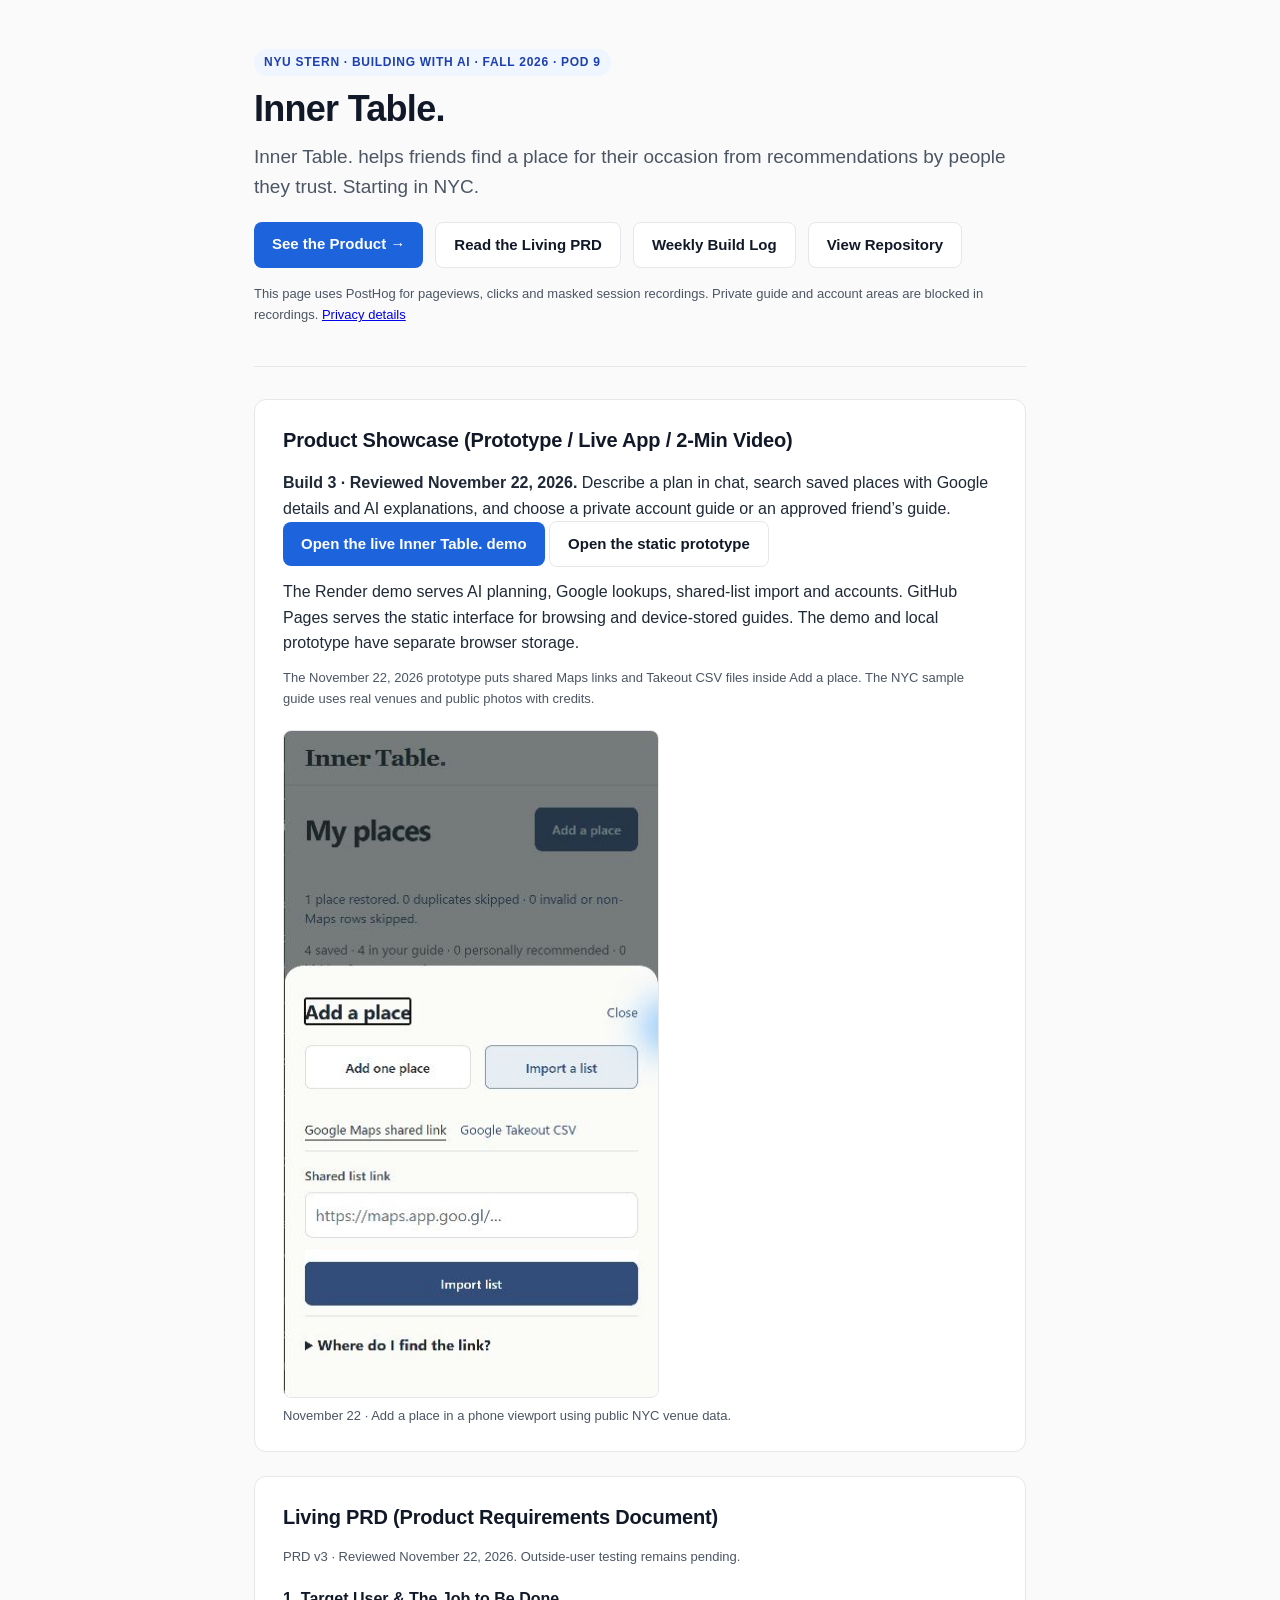
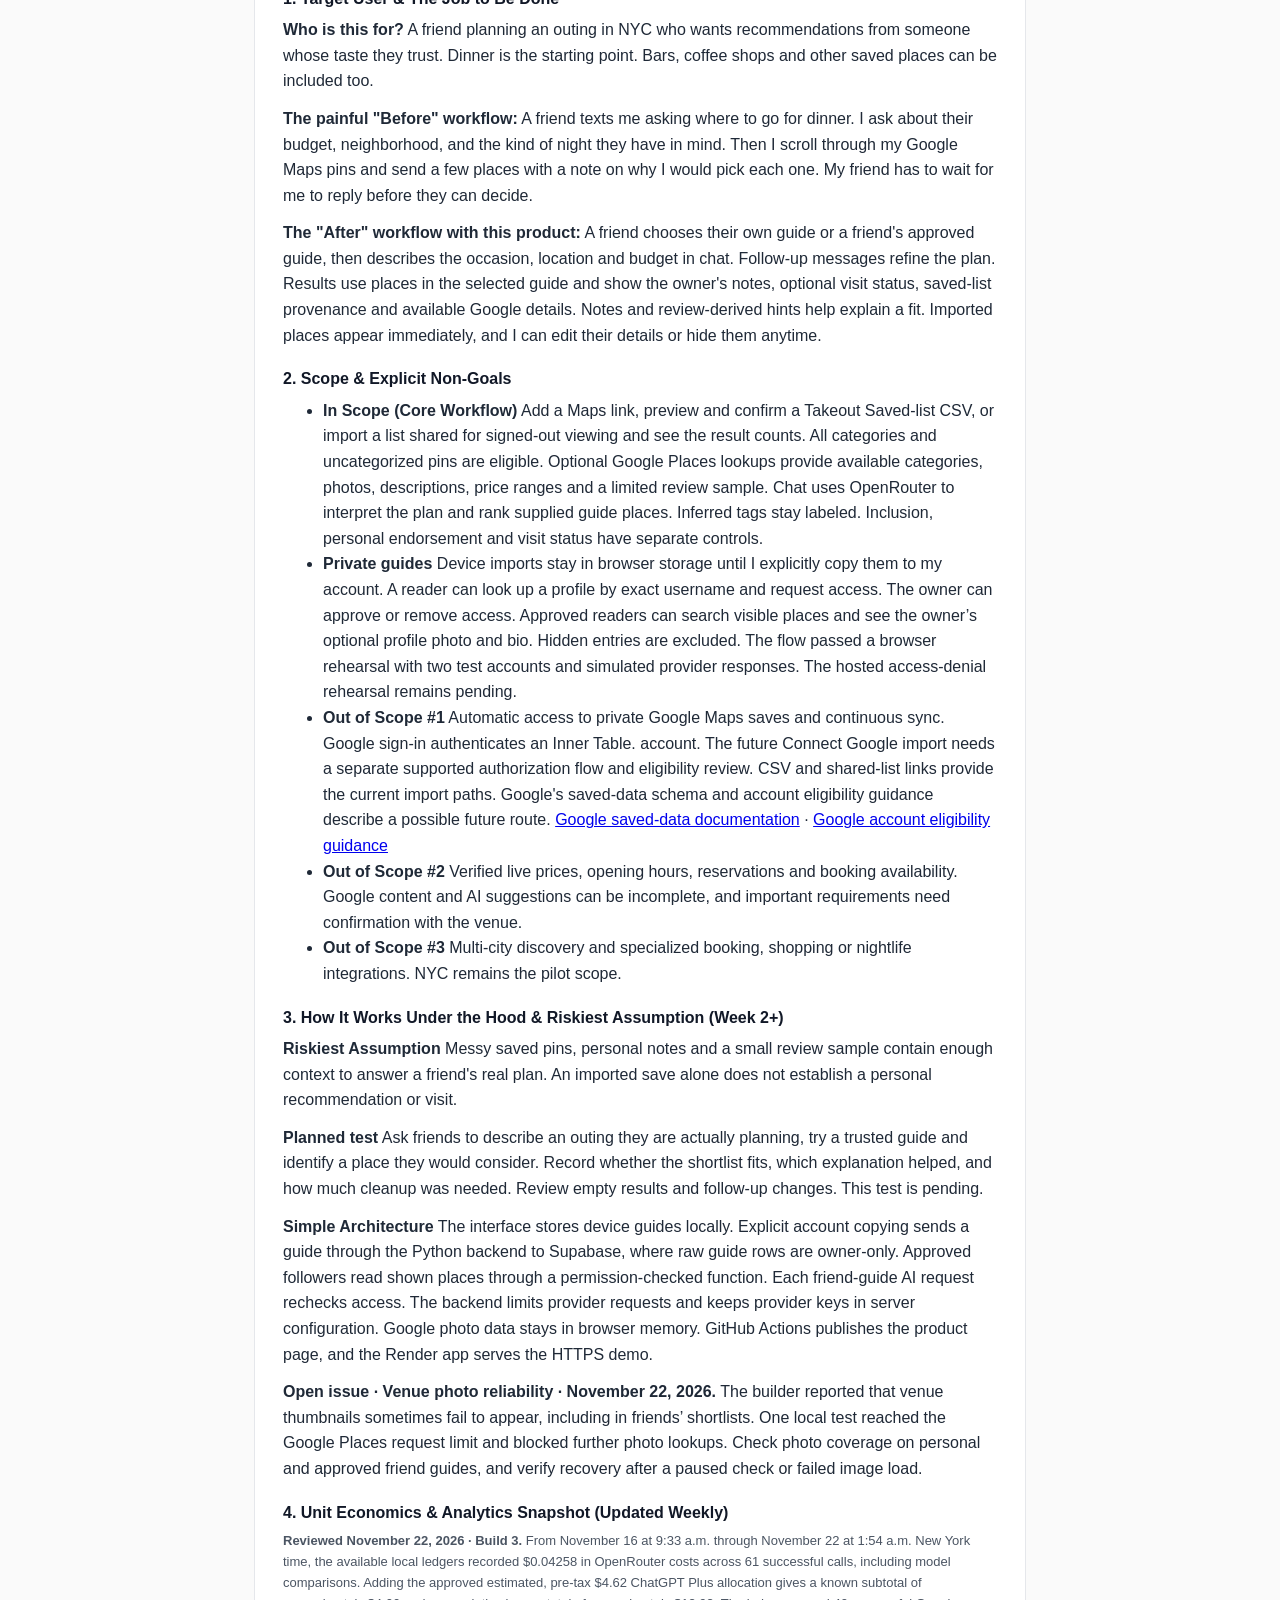
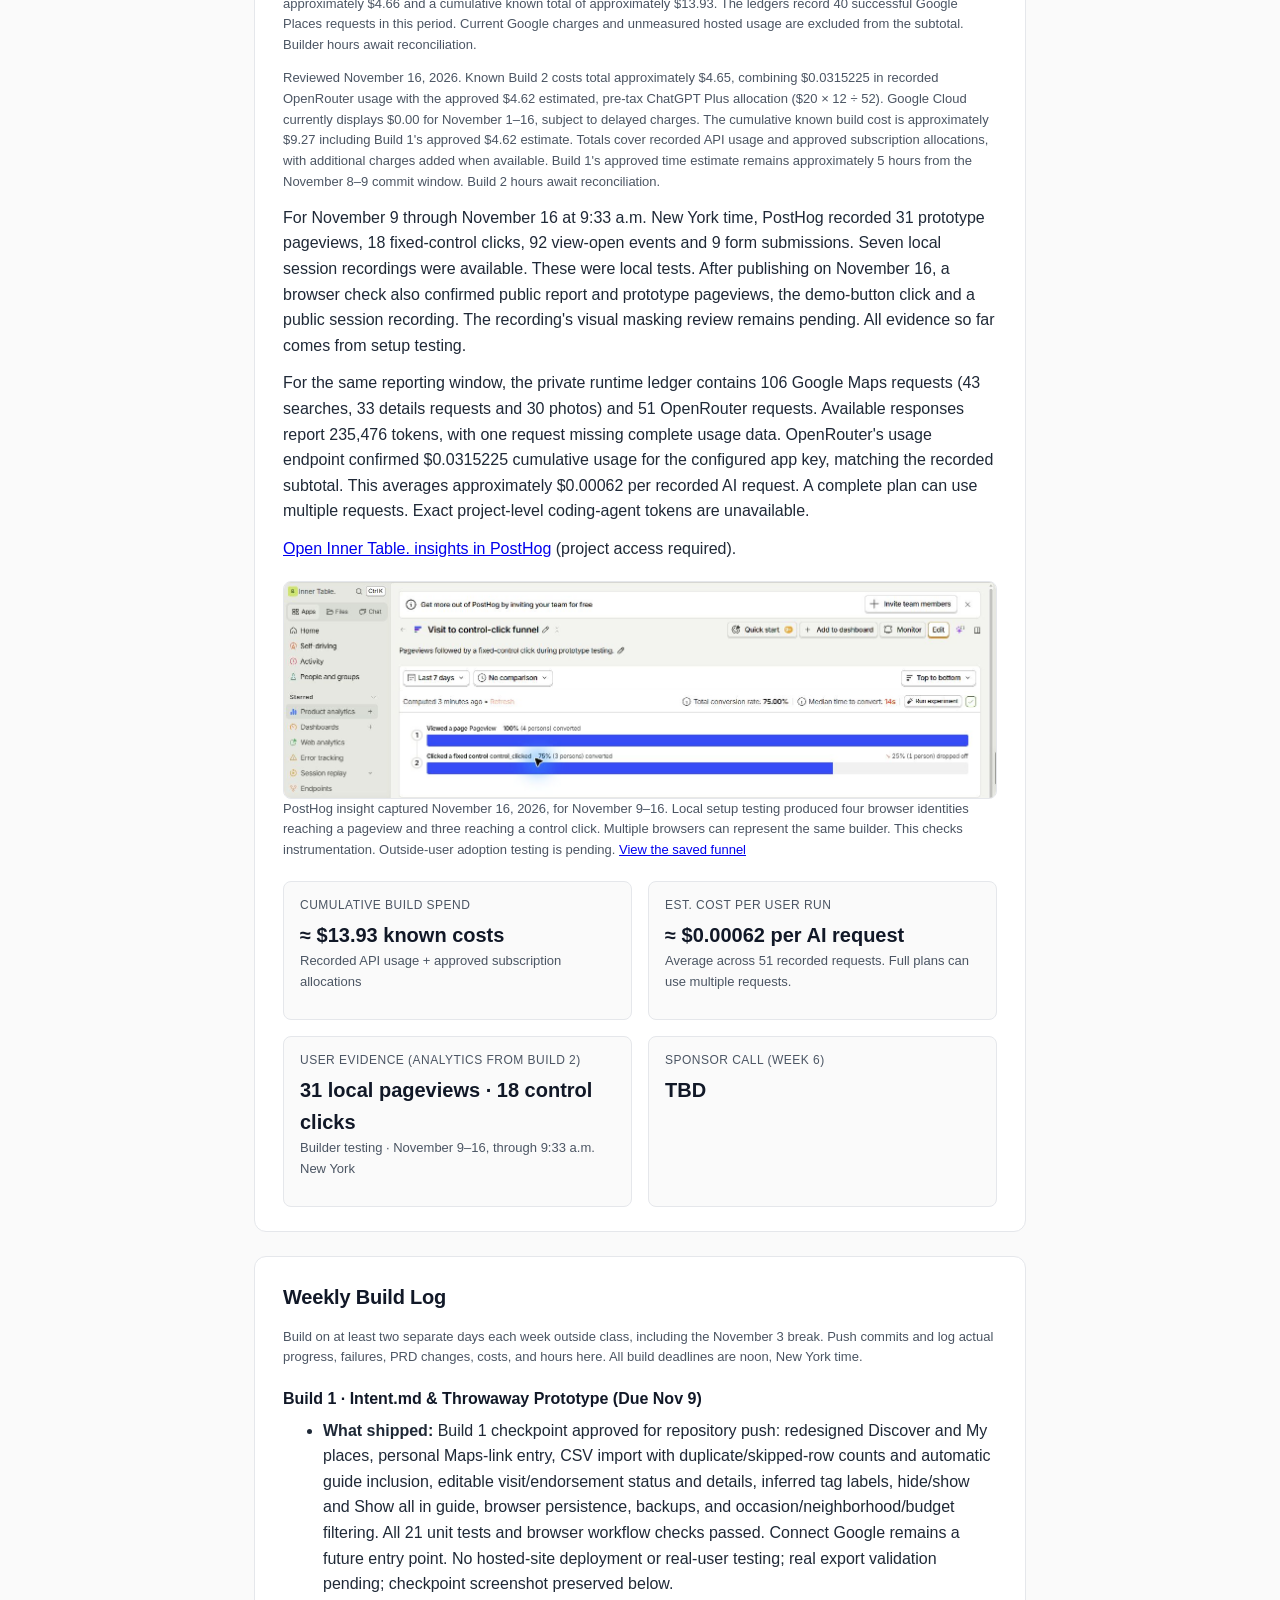
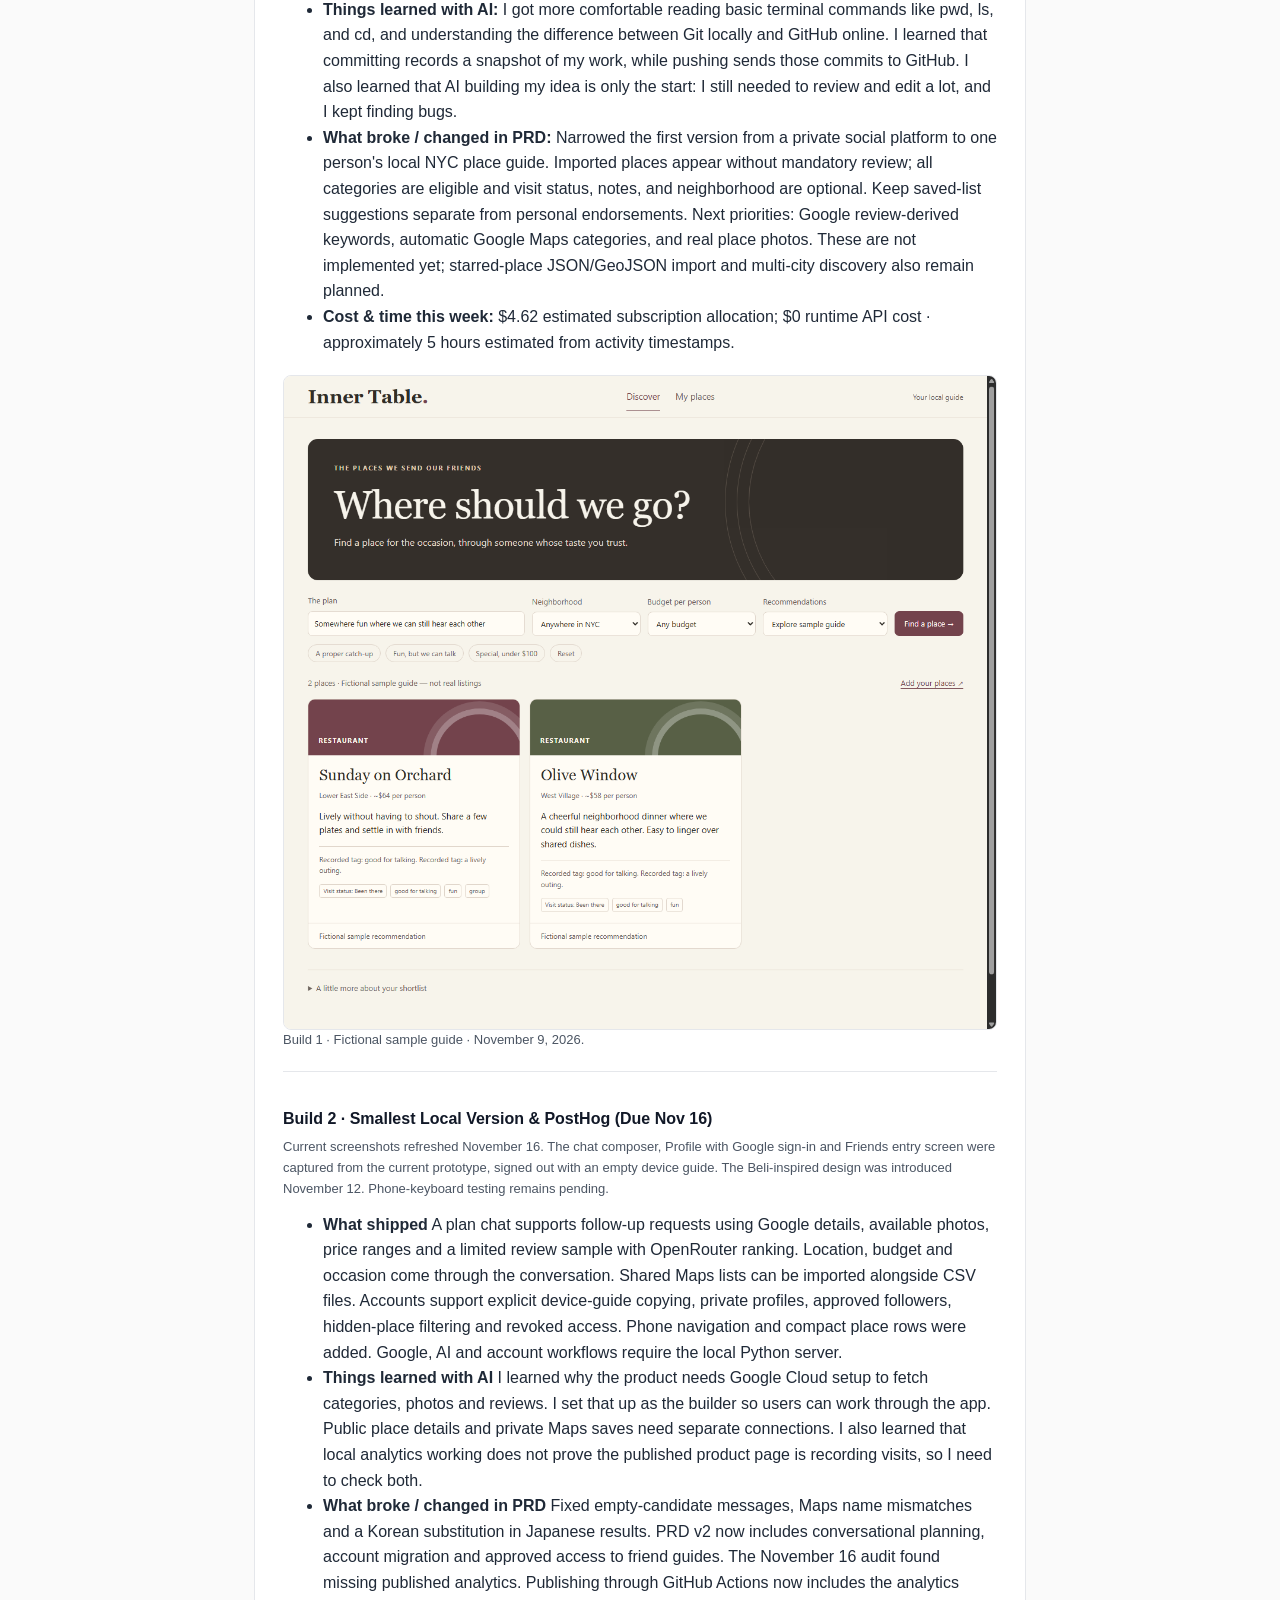
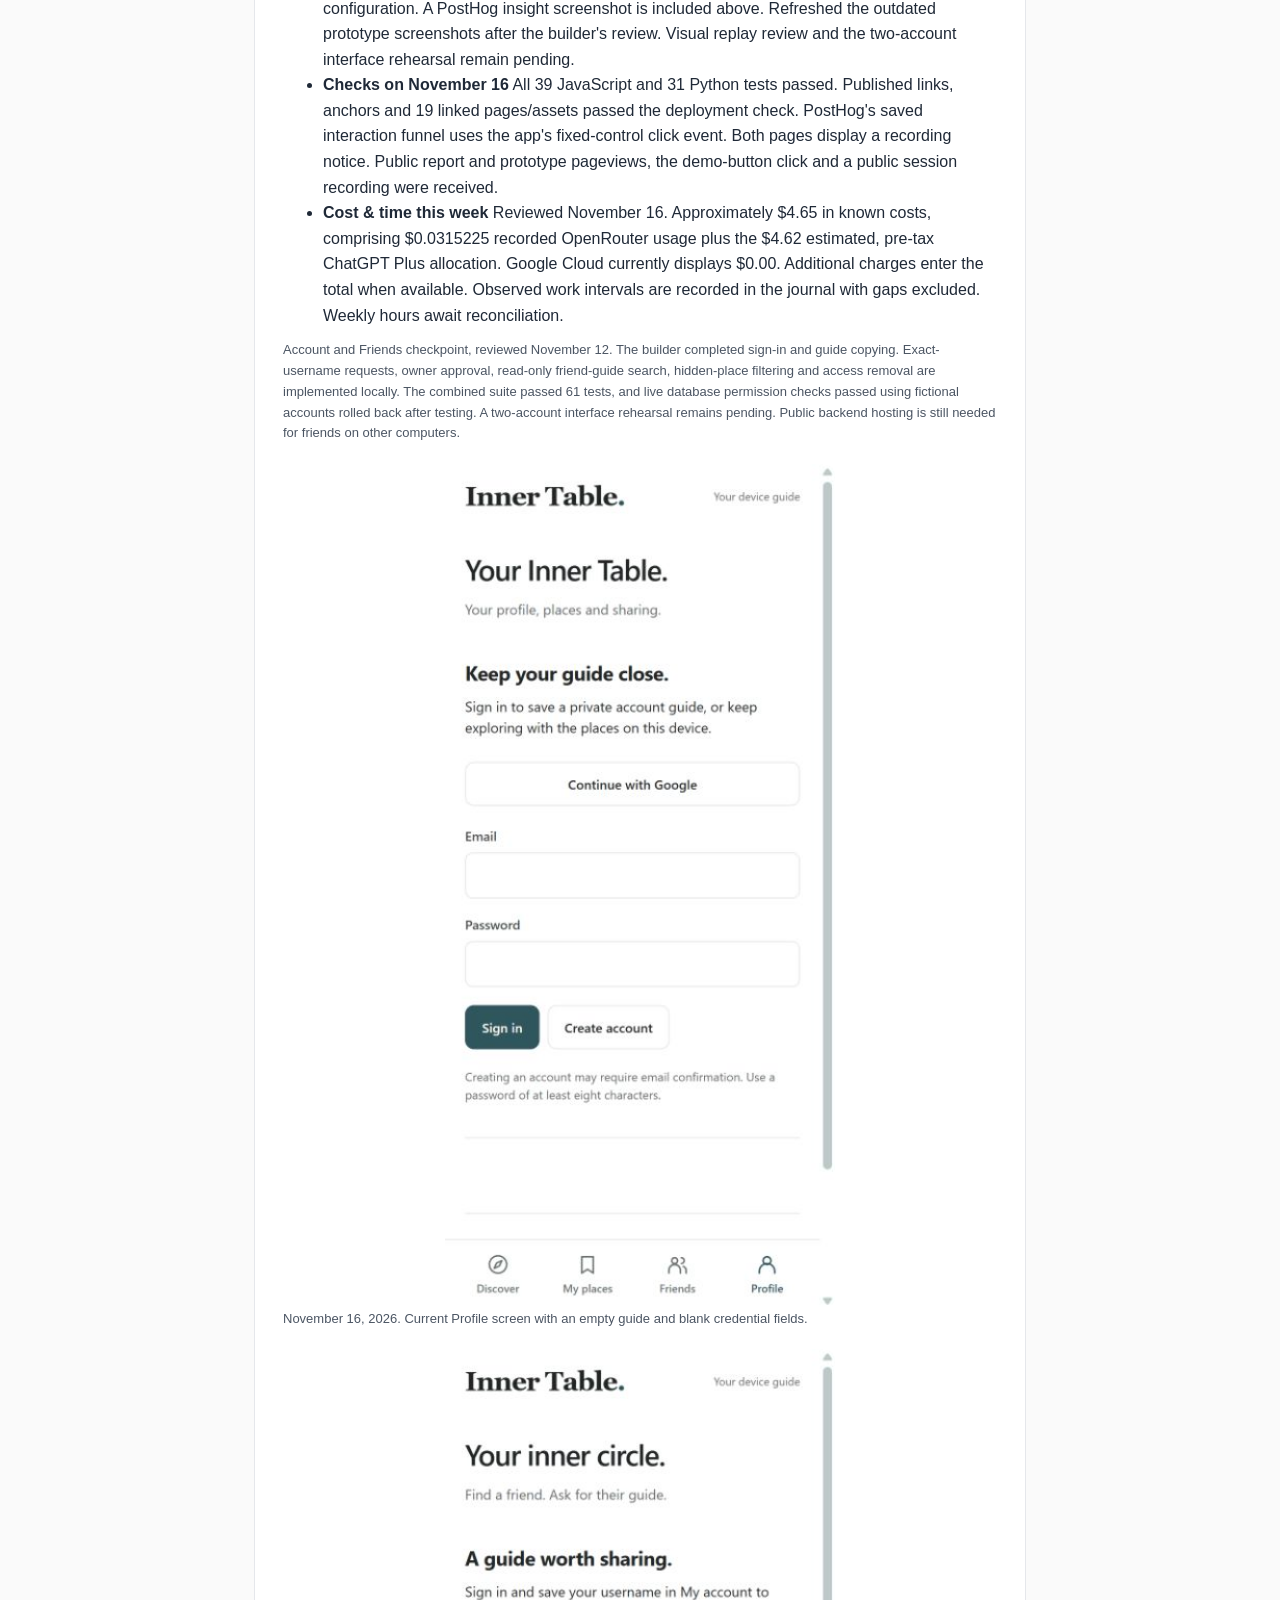
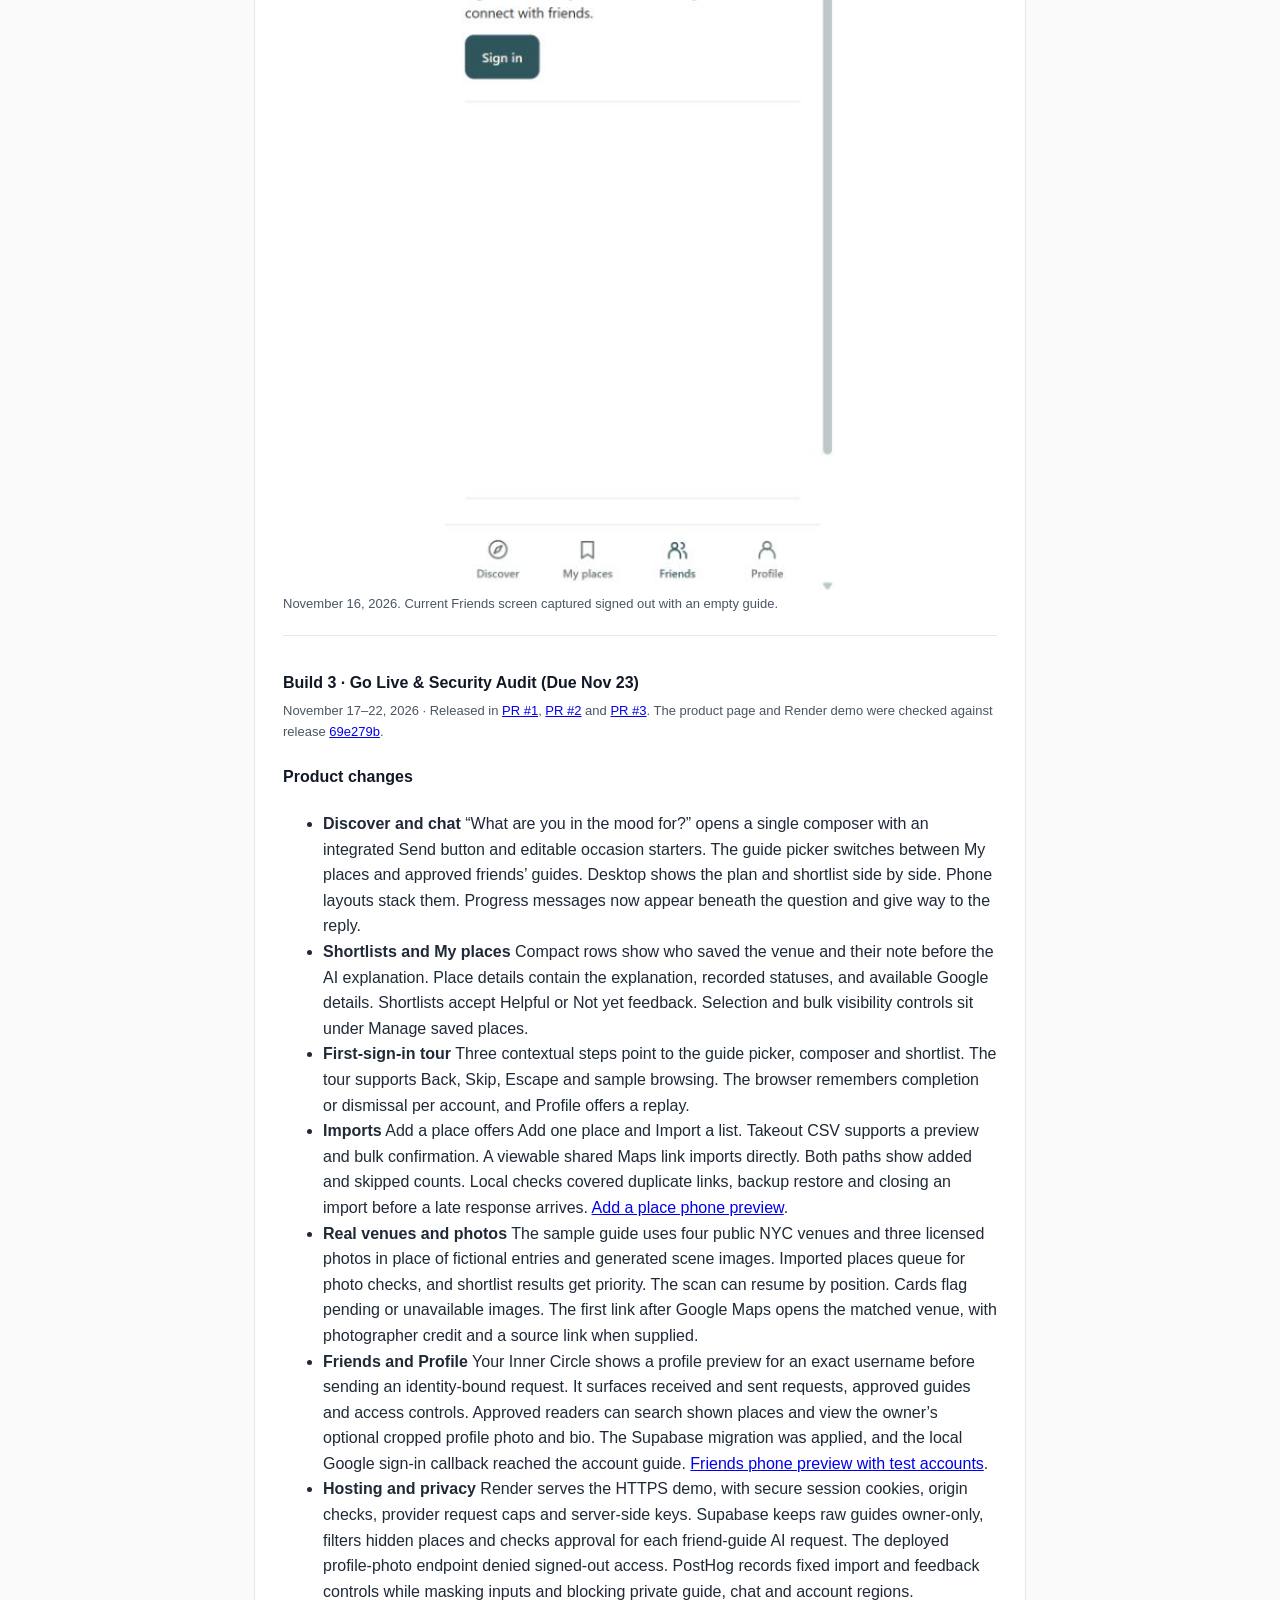
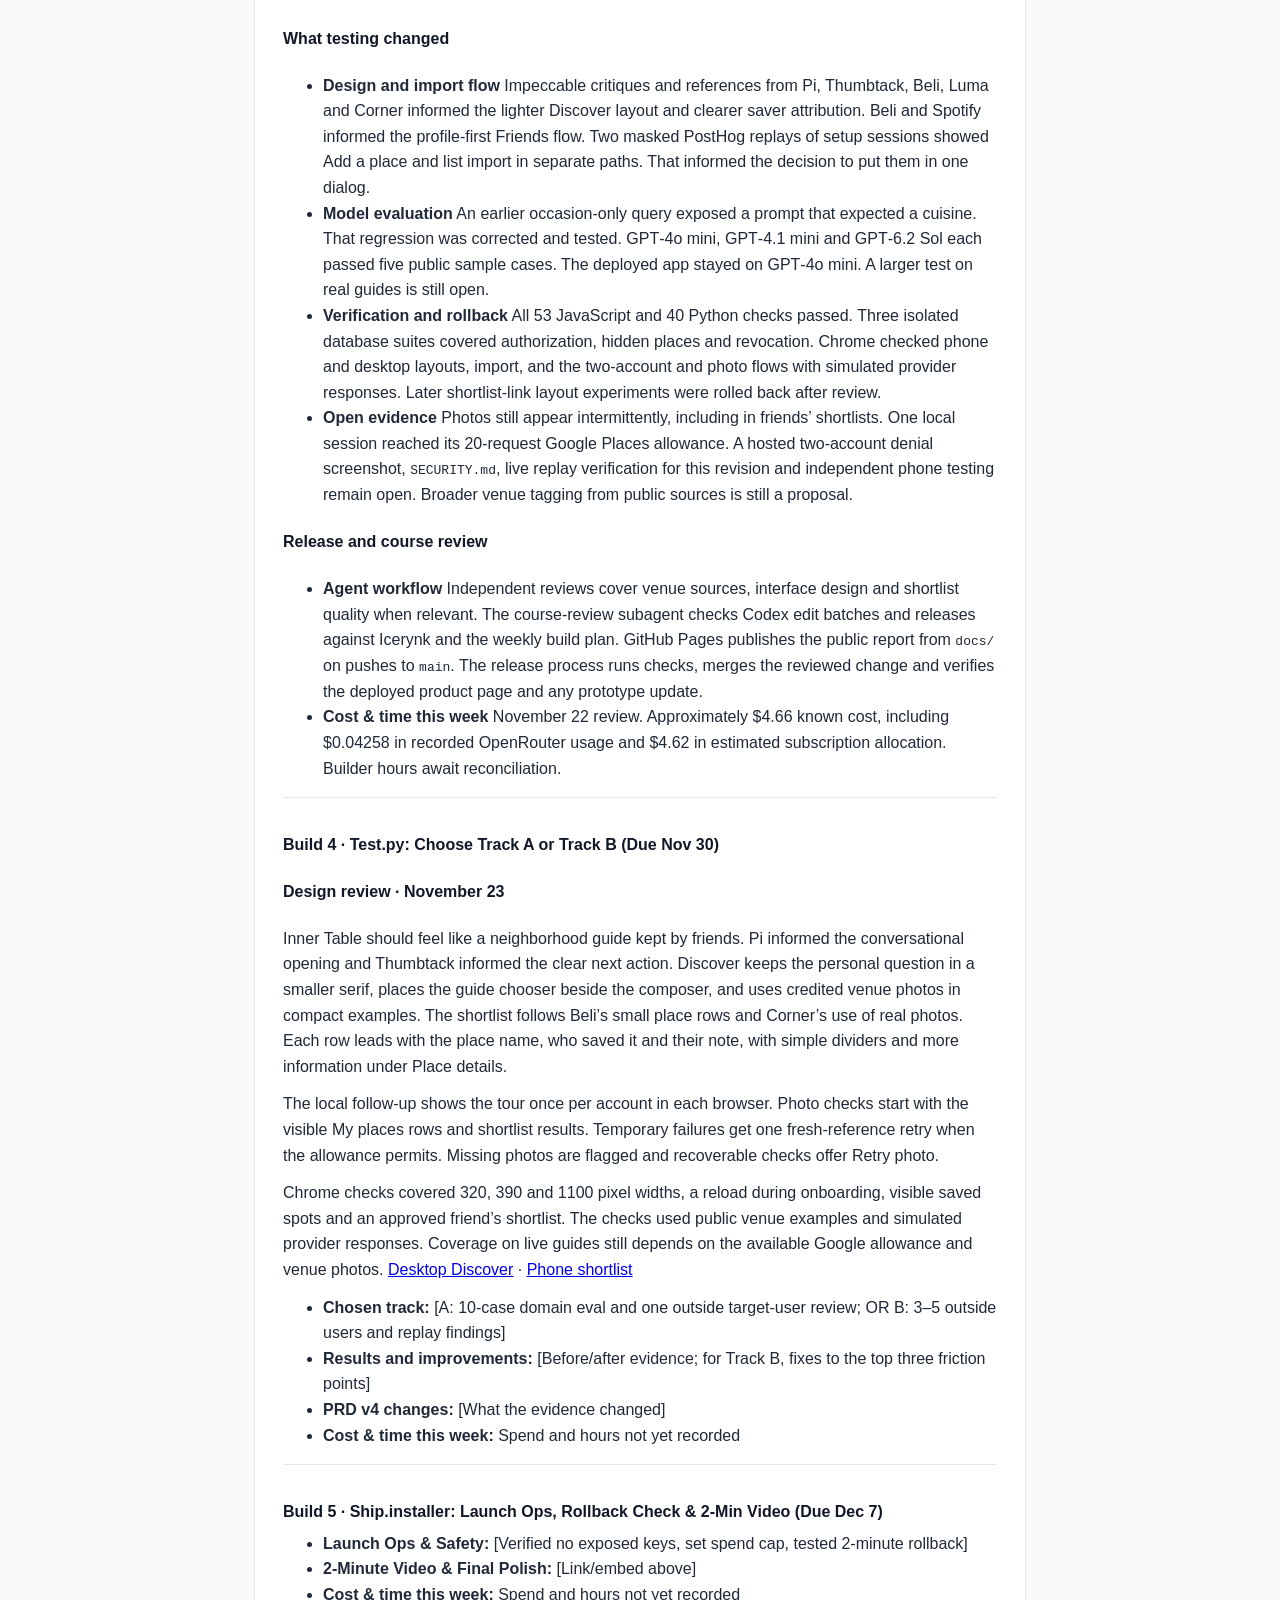
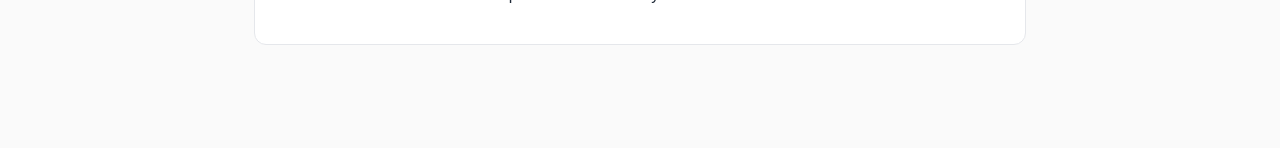
==== docs/index.html @ b82d2e1e "Refine Discover, saved place photos, and onboarding" ====
<!DOCTYPE html>
<html lang="en">
<head>
  <meta charset="UTF-8" />
  <meta name="viewport" content="width=device-width, initial-scale=1.0" />
  <title>Inner Table. · Building with AI (Fall 2026)</title>

  <script defer src="analytics.js"></script>

  <style>
    :root {
      --bg: #fafafa;
      --card: #ffffff;
      --text: #111827;
      --muted: #4b5563;
      --border: #e5e7eb;
      --accent: #1d63dc;
      --tag-bg: #eff6ff;
      --tag-text: #1e40af;
    }
    * { box-sizing: border-box; }
    body {
      margin: 0;
      font-family: -apple-system, BlinkMacSystemFont, "DM Sans", "Segoe UI", Roboto, sans-serif;
      background: var(--bg);
      color: var(--text);
      line-height: 1.6;
    }
    .container {
      max-width: 820px;
      margin: 0 auto;
      padding: 48px 24px 80px;
    }
    header {
      border-bottom: 1px solid var(--border);
      padding-bottom: 28px;
      margin-bottom: 32px;
    }
    .eyebrow {
      display: inline-block;
      font-size: 12px;
      font-weight: 600;
      text-transform: uppercase;
      letter-spacing: 0.06em;
      background: var(--tag-bg);
      color: var(--tag-text);
      padding: 4px 10px;
      border-radius: 999px;
      margin-bottom: 12px;
    }
    h1 {
      font-size: 36px;
      line-height: 1.15;
      margin: 0 0 12px;
      letter-spacing: -0.02em;
    }
    .tagline {
      font-size: 19px;
      color: var(--muted);
      margin: 0 0 20px;
    }
    .cta-row {
      display: flex;
      gap: 12px;
      flex-wrap: wrap;
    }
    .btn {
      display: inline-block;
      padding: 10px 18px;
      border-radius: 8px;
      font-weight: 600;
      font-size: 15px;
      text-decoration: none;
      background: var(--accent);
      color: #fff;
    }
    .btn-secondary {
      background: var(--card);
      color: var(--text);
      border: 1px solid var(--border);
    }
    section {
      background: var(--card);
      border: 1px solid var(--border);
      border-radius: 12px;
      padding: 24px 28px;
      margin-bottom: 24px;
    }
    h2 {
      font-size: 20px;
      margin: 0 0 14px;
      letter-spacing: -0.01em;
    }
    h3 {
      font-size: 16px;
      margin: 18px 0 6px;
    }
    p, ul {
      margin: 0 0 12px;
      color: #1f2937;
    }
    .grid-2 {
      display: grid;
      grid-template-columns: repeat(auto-fit, minmax(240px, 1fr));
      gap: 16px;
    }
    .stat-box {
      border: 1px solid var(--border);
      border-radius: 8px;
      padding: 14px 16px;
      background: var(--bg);
    }
    .stat-label {
      font-size: 12px;
      color: var(--muted);
      text-transform: uppercase;
      letter-spacing: 0.04em;
    }
    .stat-value {
      font-size: 20px;
      font-weight: 700;
      margin-top: 4px;
    }
    .log-entry {
      border-top: 1px solid var(--border);
      padding-top: 16px;
      margin-top: 16px;
    }
    .log-entry:first-of-type {
      border-top: none;
      padding-top: 0;
      margin-top: 0;
    }
    .meta {
      font-size: 13px;
      color: var(--muted);
    }
  </style>
</head>
<body>
  <div class="container">
    <!-- HERO / PRODUCT PITCH -->
    <header>
      <span class="eyebrow">NYU Stern · Building with AI · Fall 2026 · Pod 9</span>
      <h1>Inner Table.</h1>
      <p class="tagline">Inner Table. helps friends find a place for their occasion from recommendations by people they trust. Starting in NYC.</p>
      <div class="cta-row">
        <a class="btn" href="#live-demo" data-analytics-link="showcase">See the Product →</a>
        <a class="btn btn-secondary" href="#prd" data-analytics-link="prd">Read the Living PRD</a>
        <a class="btn btn-secondary" href="#build-log" data-analytics-link="build-log">Weekly Build Log</a>
        <a class="btn btn-secondary" href="https://github.com/building-with-ai-f26/wj2394-sandbox" data-analytics-link="repository">View Repository</a>
      </div>
      <p class="meta" style="margin-top: 16px;">This page uses PostHog for pageviews, clicks and masked session recordings. Private guide and account areas are blocked in recordings. <a href="privacy.html">Privacy details</a></p>
    </header>

    <!-- DEMO / SCREENSHOT / VIDEO SHOWCASE -->
    <section id="live-demo">
      <h2>Product Showcase (Prototype / Live App / 2-Min Video)</h2>
      <p>
        <strong>Build 3 · Reviewed November 22, 2026.</strong> Describe a plan in chat, search saved places with Google details and AI explanations, and choose a private account guide or an approved friend’s guide.<br />
        <a class="btn" href="https://inner-table-demo.onrender.com/prototype/" data-analytics-link="prototype">Open the live Inner Table. demo</a>
        <a class="btn btn-secondary" href="prototype/" data-analytics-link="prototype">Open the static prototype</a>
      </p>
      <p>The Render demo serves AI planning, Google lookups, shared-list import and accounts. GitHub Pages serves the static interface for browsing and device-stored guides. The demo and local prototype have separate browser storage.</p>
      <p class="meta">
        The November 22, 2026 prototype puts shared Maps links and Takeout CSV files inside Add a place. The NYC sample guide uses real venues and public photos with credits.
      </p>
      <figure style="margin: 20px 0 0;">
        <a href="assets/build-4-add-a-place.png"><img src="assets/build-4-add-a-place.png" alt="Add a place on mobile with Import a list selected and Google Maps shared link and Google Takeout CSV choices" width="376" height="670" style="display: block; max-width: 100%; height: auto; border: 1px solid var(--border); border-radius: 8px;" /></a>
        <figcaption class="meta" style="margin-top: 8px;">November 22 · Add a place in a phone viewport using public NYC venue data.</figcaption>
      </figure>
    </section>

    <!-- LIVING PRD (Updated every week!) -->
    <section id="prd">
      <h2>Living PRD (Product Requirements Document)</h2>
      <p class="meta">PRD v3 · Reviewed November 22, 2026. Outside-user testing remains pending.</p>

      <h3>1. Target User & The Job to Be Done</h3>
      <p><strong>Who is this for?</strong> A friend planning an outing in NYC who wants recommendations from someone whose taste they trust. Dinner is the starting point. Bars, coffee shops and other saved places can be included too.</p>
      <p><strong>The painful "Before" workflow:</strong> A friend texts me asking where to go for dinner. I ask about their budget, neighborhood, and the kind of night they have in mind. Then I scroll through my Google Maps pins and send a few places with a note on why I would pick each one. My friend has to wait for me to reply before they can decide.</p>
      <p><strong>The "After" workflow with this product:</strong> A friend chooses their own guide or a friend's approved guide, then describes the occasion, location and budget in chat. Follow-up messages refine the plan. Results use places in the selected guide and show the owner's notes, optional visit status, saved-list provenance and available Google details. Notes and review-derived hints help explain a fit. Imported places appear immediately, and I can edit their details or hide them anytime.</p>

      <h3>2. Scope & Explicit Non-Goals</h3>
      <ul>
        <li><strong>In Scope (Core Workflow)</strong> Add a Maps link, preview and confirm a Takeout Saved-list CSV, or import a list shared for signed-out viewing and see the result counts. All categories and uncategorized pins are eligible. Optional Google Places lookups provide available categories, photos, descriptions, price ranges and a limited review sample. Chat uses OpenRouter to interpret the plan and rank supplied guide places. Inferred tags stay labeled. Inclusion, personal endorsement and visit status have separate controls.</li>
        <li><strong>Private guides</strong> Device imports stay in browser storage until I explicitly copy them to my account. A reader can look up a profile by exact username and request access. The owner can approve or remove access. Approved readers can search visible places and see the owner’s optional profile photo and bio. Hidden entries are excluded. The flow passed a browser rehearsal with two test accounts and simulated provider responses. The hosted access-denial rehearsal remains pending.</li>
        <li><strong>Out of Scope #1</strong> Automatic access to private Google Maps saves and continuous sync. Google sign-in authenticates an Inner Table. account. The future Connect Google import needs a separate supported authorization flow and eligibility review. CSV and shared-list links provide the current import paths. Google's saved-data schema and account eligibility guidance describe a possible future route. <a href="https://developers.google.com/data-portability/schema-reference/save">Google saved-data documentation</a> · <a href="https://support.google.com/accounts/answer/14452558">Google account eligibility guidance</a></li>
        <li><strong>Out of Scope #2</strong> Verified live prices, opening hours, reservations and booking availability. Google content and AI suggestions can be incomplete, and important requirements need confirmation with the venue.</li>
        <li><strong>Out of Scope #3</strong> Multi-city discovery and specialized booking, shopping or nightlife integrations. NYC remains the pilot scope.</li>
      </ul>

      <h3>3. How It Works Under the Hood & Riskiest Assumption (Week 2+)</h3>
      <p><strong>Riskiest Assumption</strong> Messy saved pins, personal notes and a small review sample contain enough context to answer a friend's real plan. An imported save alone does not establish a personal recommendation or visit.</p>
      <p><strong>Planned test</strong> Ask friends to describe an outing they are actually planning, try a trusted guide and identify a place they would consider. Record whether the shortlist fits, which explanation helped, and how much cleanup was needed. Review empty results and follow-up changes. This test is pending.</p>
      <p><strong>Simple Architecture</strong> The interface stores device guides locally. Explicit account copying sends a guide through the Python backend to Supabase, where raw guide rows are owner-only. Approved followers read shown places through a permission-checked function. Each friend-guide AI request rechecks access. The backend limits provider requests and keeps provider keys in server configuration. Google photo data stays in browser memory. GitHub Actions publishes the product page, and the Render app serves the HTTPS demo.</p>
      <p><strong>Open issue · Venue photo reliability · November 22, 2026.</strong> The builder reported that venue thumbnails sometimes fail to appear, including in friends’ shortlists. One local test reached the Google Places request limit and blocked further photo lookups. Check photo coverage on personal and approved friend guides, and verify recovery after a paused check or failed image load.</p>

      <h3>4. Unit Economics & Analytics Snapshot (Updated Weekly)</h3>
      <p class="meta"><strong>Reviewed November 22, 2026 · Build 3.</strong> From November 16 at 9:33 a.m. through November 22 at 1:54 a.m. New York time, the available local ledgers recorded $0.04258 in OpenRouter costs across 61 successful calls, including model comparisons. Adding the approved estimated, pre-tax $4.62 ChatGPT Plus allocation gives a known subtotal of approximately $4.66 and a cumulative known total of approximately $13.93. The ledgers record 40 successful Google Places requests in this period. Current Google charges and unmeasured hosted usage are excluded from the subtotal. Builder hours await reconciliation.</p>
      <p class="meta">Reviewed November 16, 2026. Known Build 2 costs total approximately $4.65, combining $0.0315225 in recorded OpenRouter usage with the approved $4.62 estimated, pre-tax ChatGPT Plus allocation ($20 × 12 ÷ 52). Google Cloud currently displays $0.00 for November 1–16, subject to delayed charges. The cumulative known build cost is approximately $9.27 including Build 1's approved $4.62 estimate. Totals cover recorded API usage and approved subscription allocations, with additional charges added when available. Build 1's approved time estimate remains approximately 5 hours from the November 8–9 commit window. Build 2 hours await reconciliation.</p>
      <p>For November 9 through November 16 at 9:33 a.m. New York time, PostHog recorded 31 prototype pageviews, 18 fixed-control clicks, 92 view-open events and 9 form submissions. Seven local session recordings were available. These were local tests. After publishing on November 16, a browser check also confirmed public report and prototype pageviews, the demo-button click and a public session recording. The recording's visual masking review remains pending. All evidence so far comes from setup testing.</p>
      <p>For the same reporting window, the private runtime ledger contains 106 Google Maps requests (43 searches, 33 details requests and 30 photos) and 51 OpenRouter requests. Available responses report 235,476 tokens, with one request missing complete usage data. OpenRouter's usage endpoint confirmed $0.0315225 cumulative usage for the configured app key, matching the recorded subtotal. This averages approximately $0.00062 per recorded AI request. A complete plan can use multiple requests. Exact project-level coding-agent tokens are unavailable.</p>
      <p><a href="https://us.posthog.com/project/731822/insights">Open Inner Table. insights in PostHog</a> (project access required).</p>
      <figure style="margin: 20px 0;">
        <a href="assets/build-2-posthog.png"><img src="assets/build-2-posthog.png" alt="PostHog setup funnel showing four browser identities with pageviews and three with a fixed-control click" width="1440" height="435" loading="lazy" style="display: block; width: 100%; height: auto; border: 1px solid var(--border); border-radius: 8px;" /></a>
        <figcaption class="meta">PostHog insight captured November 16, 2026, for November 9–16. Local setup testing produced four browser identities reaching a pageview and three reaching a control click. Multiple browsers can represent the same builder. This checks instrumentation. Outside-user adoption testing is pending. <a href="https://us.posthog.com/project/731822/insights/3Wmpe13Y">View the saved funnel</a></figcaption>
      </figure>
      <div class="grid-2">
        <div class="stat-box">
          <div class="stat-label">Cumulative Build Spend</div>
          <div class="stat-value">≈ $13.93 known costs</div>
          <p class="meta">Recorded API usage + approved subscription allocations</p>
        </div>
        <div class="stat-box">
          <div class="stat-label">Est. Cost Per User Run</div>
          <div class="stat-value">≈ $0.00062 per AI request</div>
          <p class="meta">Average across 51 recorded requests. Full plans can use multiple requests.</p>
        </div>
        <div class="stat-box">
          <div class="stat-label">User Evidence (Analytics from Build 2)</div>
          <div class="stat-value">31 local pageviews · 18 control clicks</div>
          <p class="meta">Builder testing · November 9–16, through 9:33 a.m. New York</p>
        </div>
        <div class="stat-box">
          <div class="stat-label">Sponsor Call (Week 6)</div>
          <div class="stat-value">TBD</div>
        </div>
      </div>
    </section>

    <!-- WEEKLY BUILD LOG (Updated at least twice a week via Git commits) -->
    <section id="build-log">
      <h2>Weekly Build Log</h2>
      <p class="meta">Build on at least two separate days each week outside class, including the November 3 break. Push commits and log actual progress, failures, PRD changes, costs, and hours here. All build deadlines are noon, New York time.</p>

      <div class="log-entry">
        <h3>Build 1 · Intent.md & Throwaway Prototype (Due Nov 9)</h3>
        <ul>
          <li><strong>What shipped:</strong> Build 1 checkpoint approved for repository push: redesigned Discover and My places, personal Maps-link entry, CSV import with duplicate/skipped-row counts and automatic guide inclusion, editable visit/endorsement status and details, inferred tag labels, hide/show and Show all in guide, browser persistence, backups, and occasion/neighborhood/budget filtering. All 21 unit tests and browser workflow checks passed. Connect Google remains a future entry point. No hosted-site deployment or real-user testing; real export validation pending; checkpoint screenshot preserved below.</li>
          <li><strong>Things learned with AI:</strong> I got more comfortable reading basic terminal commands like pwd, ls, and cd, and understanding the difference between Git locally and GitHub online. I learned that committing records a snapshot of my work, while pushing sends those commits to GitHub. I also learned that AI building my idea is only the start: I still needed to review and edit a lot, and I kept finding bugs.</li>
          <li><strong>What broke / changed in PRD:</strong> Narrowed the first version from a private social platform to one person's local NYC place guide. Imported places appear without mandatory review; all categories are eligible and visit status, notes, and neighborhood are optional. Keep saved-list suggestions separate from personal endorsements. Next priorities: Google review-derived keywords, automatic Google Maps categories, and real place photos. These are not implemented yet; starred-place JSON/GeoJSON import and multi-city discovery also remain planned.</li>
          <li><strong>Cost & time this week:</strong> $4.62 estimated subscription allocation; $0 runtime API cost · approximately 5 hours estimated from activity timestamps.</li>
        </ul>
        <figure style="margin: 20px 0;">
          <a href="assets/build-1-prototype.png"><img src="assets/build-1-prototype.png" alt="Build 1 Discover page with two fictional places matching a fun outing where friends can hear each other" width="1200" height="1100" loading="lazy" style="display: block; width: 100%; height: auto; border: 1px solid var(--border); border-radius: 8px;" /></a>
          <figcaption class="meta">Build 1 · Fictional sample guide · November 9, 2026.</figcaption>
        </figure>
      </div>

      <div class="log-entry">
        <h3>Build 2 · Smallest Local Version & PostHog (Due Nov 16)</h3>
        <p class="meta">Current screenshots refreshed November 16. The chat composer, Profile with Google sign-in and Friends entry screen were captured from the current prototype, signed out with an empty device guide. The Beli-inspired design was introduced November 12. Phone-keyboard testing remains pending.</p>
        <ul>
          <li><strong>What shipped</strong> A plan chat supports follow-up requests using Google details, available photos, price ranges and a limited review sample with OpenRouter ranking. Location, budget and occasion come through the conversation. Shared Maps lists can be imported alongside CSV files. Accounts support explicit device-guide copying, private profiles, approved followers, hidden-place filtering and revoked access. Phone navigation and compact place rows were added. Google, AI and account workflows require the local Python server.</li>
          <li><strong>Things learned with AI</strong> I learned why the product needs Google Cloud setup to fetch categories, photos and reviews. I set that up as the builder so users can work through the app. Public place details and private Maps saves need separate connections. I also learned that local analytics working does not prove the published product page is recording visits, so I need to check both.</li>
          <li><strong>What broke / changed in PRD</strong> Fixed empty-candidate messages, Maps name mismatches and a Korean substitution in Japanese results. PRD v2 now includes conversational planning, account migration and approved access to friend guides. The November 16 audit found missing published analytics. Publishing through GitHub Actions now includes the analytics configuration. A PostHog insight screenshot is included above. Refreshed the outdated prototype screenshots after the builder's review. Visual replay review and the two-account interface rehearsal remain pending.</li>
          <li><strong>Checks on November 16</strong> All 39 JavaScript and 31 Python tests passed. Published links, anchors and 19 linked pages/assets passed the deployment check. PostHog's saved interaction funnel uses the app's fixed-control click event. Both pages display a recording notice. Public report and prototype pageviews, the demo-button click and a public session recording were received.</li>
          <li><strong>Cost & time this week</strong> Reviewed November 16. Approximately $4.65 in known costs, comprising $0.0315225 recorded OpenRouter usage plus the $4.62 estimated, pre-tax ChatGPT Plus allocation. Google Cloud currently displays $0.00. Additional charges enter the total when available. Observed work intervals are recorded in the journal with gaps excluded. Weekly hours await reconciliation.</li>
        </ul>
        <p class="meta">Account and Friends checkpoint, reviewed November 12. The builder completed sign-in and guide copying. Exact-username requests, owner approval, read-only friend-guide search, hidden-place filtering and access removal are implemented locally. The combined suite passed 61 tests, and live database permission checks passed using fictional accounts rolled back after testing. A two-account interface rehearsal remains pending. Public backend hosting is still needed for friends on other computers.</p>
        <figure style="margin: 20px 0;">
          <a href="assets/build-2-profile-current.jpg"><img src="assets/build-2-profile-current.jpg" alt="Current Profile screen with Google sign-in, blank email and password fields, and phone navigation" width="375" height="812" loading="lazy" style="display: block; max-width: 390px; width: 100%; height: auto; margin: auto; border-radius: 12px;" /></a>
          <figcaption class="meta">November 16, 2026. Current Profile screen with an empty guide and blank credential fields.</figcaption>
        </figure>
        <figure style="margin: 20px 0;">
          <a href="assets/build-2-friends-current.jpg"><img src="assets/build-2-friends-current.jpg" alt="Current Friends screen showing the sign-in entry to private guide sharing and phone navigation" width="375" height="812" loading="lazy" style="display: block; max-width: 390px; width: 100%; height: auto; margin: auto; border-radius: 12px;" /></a>
          <figcaption class="meta">November 16, 2026. Current Friends screen captured signed out with an empty guide.</figcaption>
        </figure>
      </div>

      <div class="log-entry" id="build-3">
        <h3>Build 3 · Go Live &amp; Security Audit (Due Nov 23)</h3>
        <p class="meta">November 17–22, 2026 · Released in <a href="https://github.com/building-with-ai-f26/wj2394-sandbox/pull/1">PR #1</a>, <a href="https://github.com/building-with-ai-f26/wj2394-sandbox/pull/2">PR #2</a> and <a href="https://github.com/building-with-ai-f26/wj2394-sandbox/pull/3">PR #3</a>. The product page and Render demo were checked against release <a href="https://github.com/building-with-ai-f26/wj2394-sandbox/commit/69e279bf41366ab73c41a44ce1547e099400b4e8">69e279b</a>.</p>
        <h4>Product changes</h4>
        <ul>
          <li><strong>Discover and chat</strong> “What are you in the mood for?” opens a single composer with an integrated Send button and editable occasion starters. The guide picker switches between My places and approved friends’ guides. Desktop shows the plan and shortlist side by side. Phone layouts stack them. Progress messages now appear beneath the question and give way to the reply.</li>
          <li><strong>Shortlists and My places</strong> Compact rows show who saved the venue and their note before the AI explanation. Place details contain the explanation, recorded statuses, and available Google details. Shortlists accept Helpful or Not yet feedback. Selection and bulk visibility controls sit under Manage saved places.</li>
          <li><strong>First-sign-in tour</strong> Three contextual steps point to the guide picker, composer and shortlist. The tour supports Back, Skip, Escape and sample browsing. The browser remembers completion or dismissal per account, and Profile offers a replay.</li>
          <li><strong>Imports</strong> Add a place offers Add one place and Import a list. Takeout CSV supports a preview and bulk confirmation. A viewable shared Maps link imports directly. Both paths show added and skipped counts. Local checks covered duplicate links, backup restore and closing an import before a late response arrives. <a href="assets/build-4-add-a-place.png">Add a place phone preview</a>.</li>
          <li><strong>Real venues and photos</strong> The sample guide uses four public NYC venues and three licensed photos in place of fictional entries and generated scene images. Imported places queue for photo checks, and shortlist results get priority. The scan can resume by position. Cards flag pending or unavailable images. The first link after Google Maps opens the matched venue, with photographer credit and a source link when supplied.</li>
          <li><strong>Friends and Profile</strong> Your Inner Circle shows a profile preview for an exact username before sending an identity-bound request. It surfaces received and sent requests, approved guides and access controls. Approved readers can search shown places and view the owner’s optional cropped profile photo and bio. The Supabase migration was applied, and the local Google sign-in callback reached the account guide. <a href="assets/build-4-friends.png">Friends phone preview with test accounts</a>.</li>
          <li><strong>Hosting and privacy</strong> Render serves the HTTPS demo, with secure session cookies, origin checks, provider request caps and server-side keys. Supabase keeps raw guides owner-only, filters hidden places and checks approval for each friend-guide AI request. The deployed profile-photo endpoint denied signed-out access. PostHog records fixed import and feedback controls while masking inputs and blocking private guide, chat and account regions.</li>
        </ul>
        <h4>What testing changed</h4>
        <ul>
          <li><strong>Design and import flow</strong> Impeccable critiques and references from Pi, Thumbtack, Beli, Luma and Corner informed the lighter Discover layout and clearer saver attribution. Beli and Spotify informed the profile-first Friends flow. Two masked PostHog replays of setup sessions showed Add a place and list import in separate paths. That informed the decision to put them in one dialog.</li>
          <li><strong>Model evaluation</strong> An earlier occasion-only query exposed a prompt that expected a cuisine. That regression was corrected and tested. GPT‑4o mini, GPT‑4.1 mini and GPT‑6.2 Sol each passed five public sample cases. The deployed app stayed on GPT‑4o mini. A larger test on real guides is still open.</li>
          <li><strong>Verification and rollback</strong> All 53 JavaScript and 40 Python checks passed. Three isolated database suites covered authorization, hidden places and revocation. Chrome checked phone and desktop layouts, import, and the two-account and photo flows with simulated provider responses. Later shortlist-link layout experiments were rolled back after review.</li>
          <li><strong>Open evidence</strong> Photos still appear intermittently, including in friends’ shortlists. One local session reached its 20-request Google Places allowance. A hosted two-account denial screenshot, <code>SECURITY.md</code>, live replay verification for this revision and independent phone testing remain open. Broader venue tagging from public sources is still a proposal.</li>
        </ul>
        <h4>Release and course review</h4>
        <ul>
          <li><strong>Agent workflow</strong> Independent reviews cover venue sources, interface design and shortlist quality when relevant. The course-review subagent checks Codex edit batches and releases against Icerynk and the weekly build plan. GitHub Pages publishes the public report from <code>docs/</code> on pushes to <code>main</code>. The release process runs checks, merges the reviewed change and verifies the deployed product page and any prototype update.</li>
          <li><strong>Cost &amp; time this week</strong> November 22 review. Approximately $4.66 known cost, including $0.04258 in recorded OpenRouter usage and $4.62 in estimated subscription allocation. Builder hours await reconciliation.</li>
        </ul>
      </div>

      <div class="log-entry" id="build-4">
        <h3>Build 4 · Test.py: Choose Track A or Track B (Due Nov 30)</h3>
        <h4>Design review · November 23</h4>
        <p>Inner Table should feel like a neighborhood guide kept by friends. Pi informed the conversational opening and Thumbtack informed the clear next action. Discover keeps the personal question in a smaller serif, places the guide chooser beside the composer, and uses credited venue photos in compact examples. The shortlist follows Beli’s small place rows and Corner’s use of real photos. Each row leads with the place name, who saved it and their note, with simple dividers and more information under Place details.</p>
        <p>The local follow-up shows the tour once per account in each browser. Photo checks start with the visible My places rows and shortlist results. Temporary failures get one fresh-reference retry when the allowance permits. Missing photos are flagged and recoverable checks offer Retry photo.</p>
        <p>Chrome checks covered 320, 390 and 1100 pixel widths, a reload during onboarding, visible saved spots and an approved friend’s shortlist. The checks used public venue examples and simulated provider responses. Coverage on live guides still depends on the available Google allowance and venue photos. <a href="assets/build-4-discover.png">Desktop Discover</a> · <a href="assets/build-4-shortlist.png">Phone shortlist</a></p>
        <ul>
          <li><strong>Chosen track:</strong> [A: 10-case domain eval and one outside target-user review; OR B: 3–5 outside users and replay findings]</li>
          <li><strong>Results and improvements:</strong> [Before/after evidence; for Track B, fixes to the top three friction points]</li>
          <li><strong>PRD v4 changes:</strong> [What the evidence changed]</li>
          <li><strong>Cost & time this week:</strong> Spend and hours not yet recorded</li>
        </ul>
      </div>

      <div class="log-entry">
        <h3>Build 5 · Ship.installer: Launch Ops, Rollback Check & 2-Min Video (Due Dec 7)</h3>
        <ul>
          <li><strong>Launch Ops & Safety:</strong> [Verified no exposed keys, set spend cap, tested 2-minute rollback]</li>
          <li><strong>2-Minute Video & Final Polish:</strong> [Link/embed above]</li>
          <li><strong>Cost & time this week:</strong> Spend and hours not yet recorded</li>
        </ul>
      </div>
    </section>
  </div>
</body>
</html>
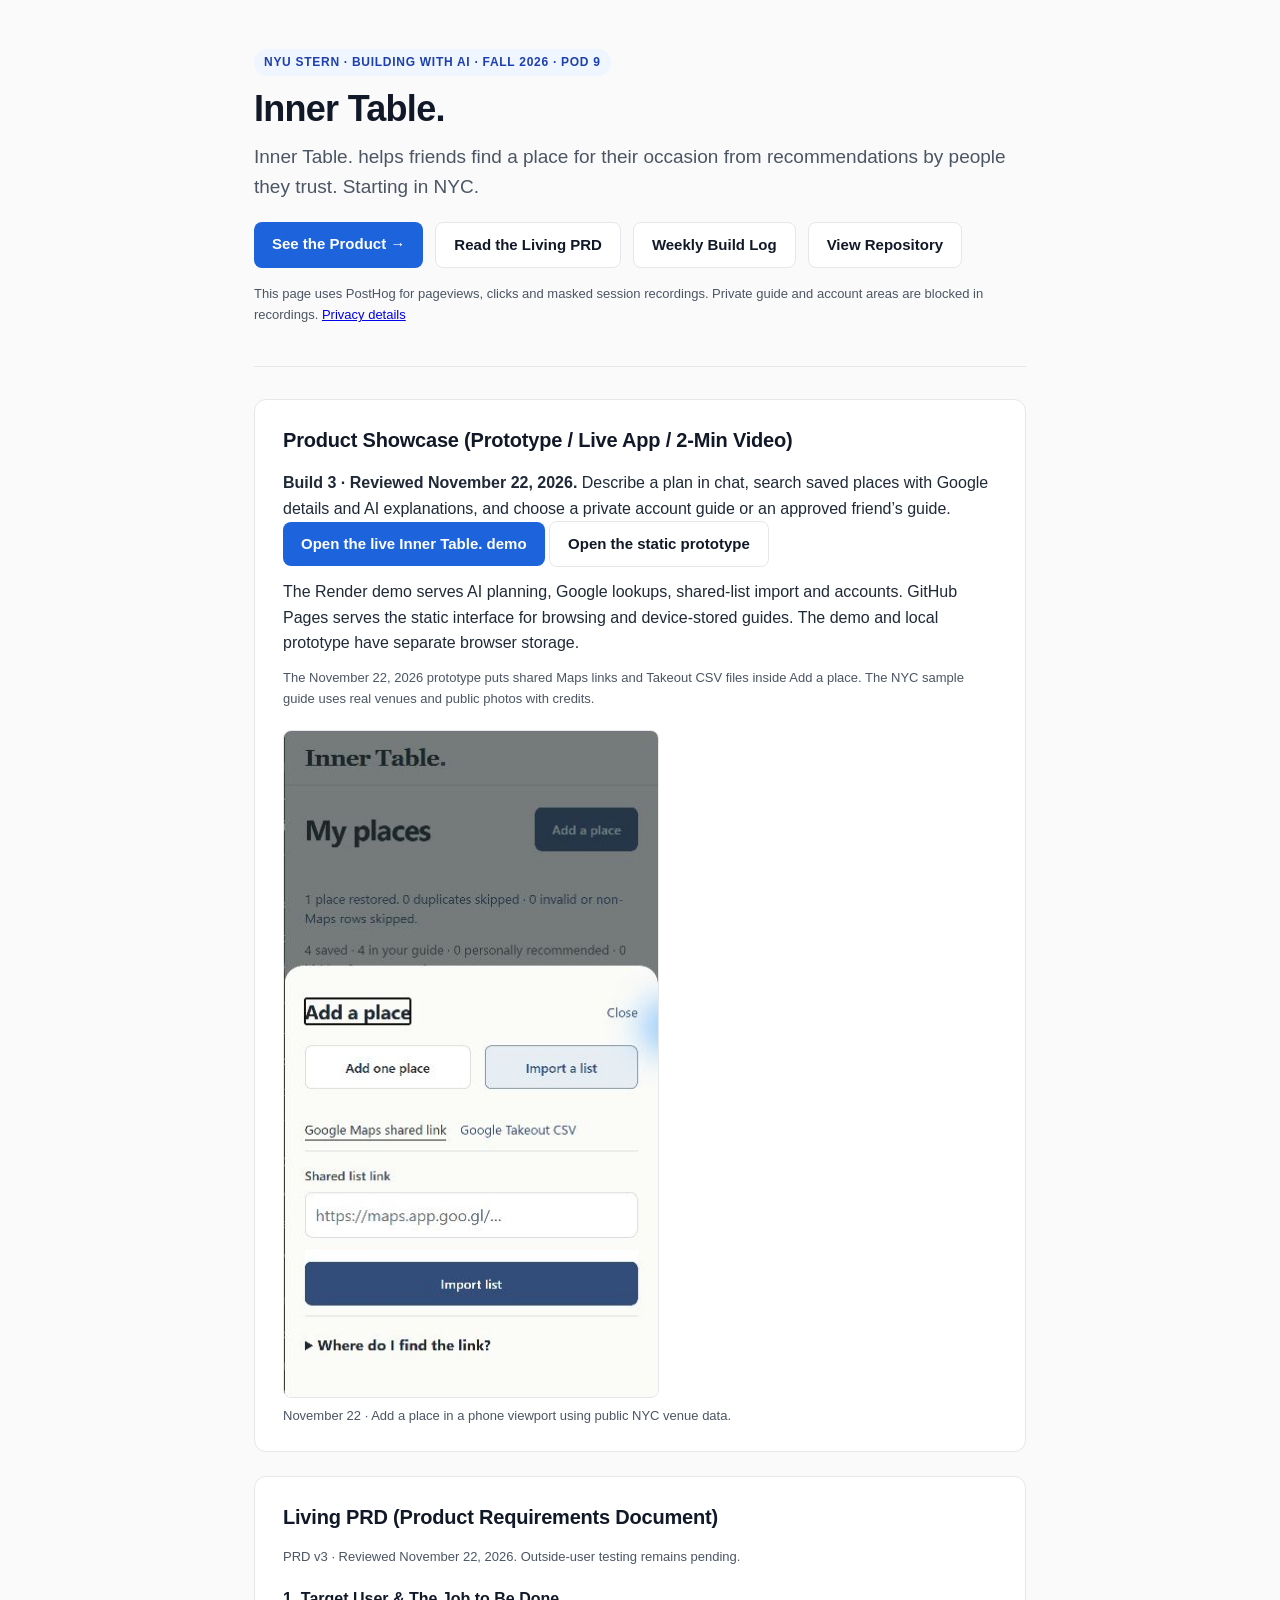
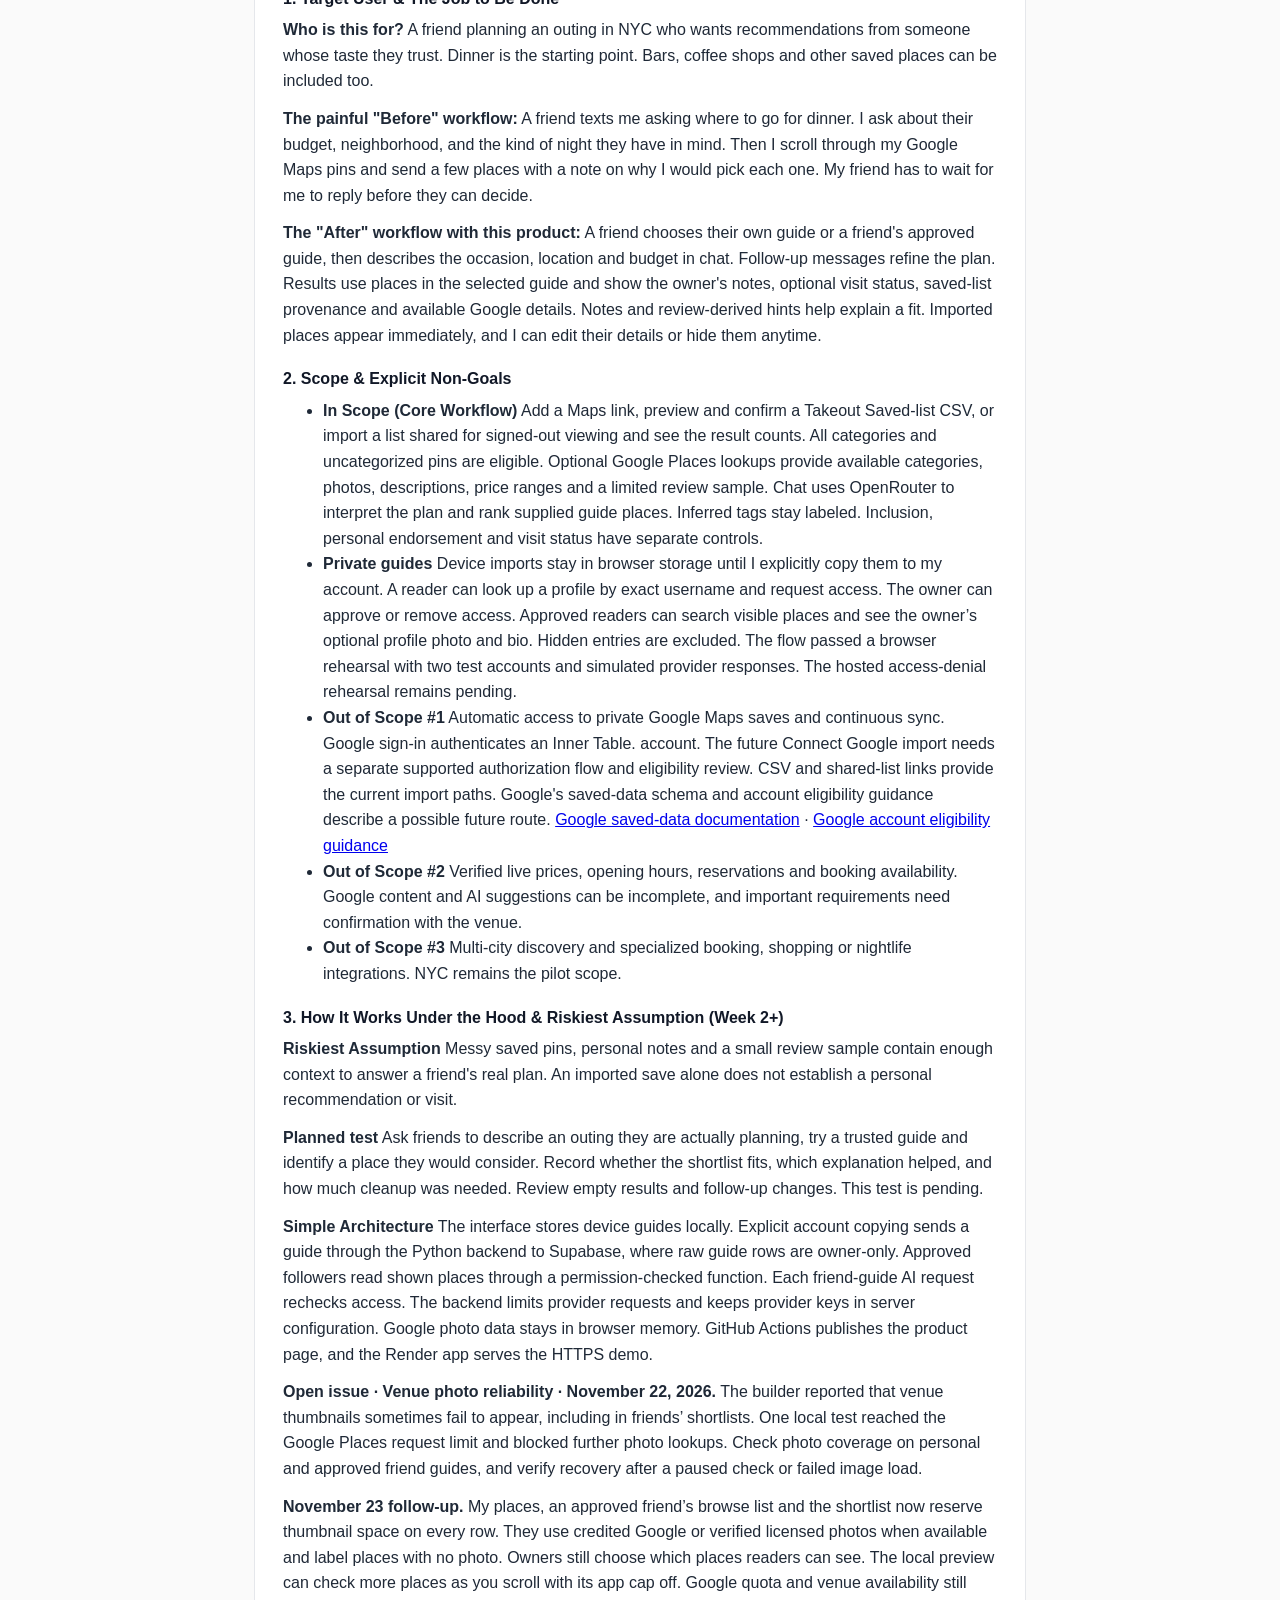
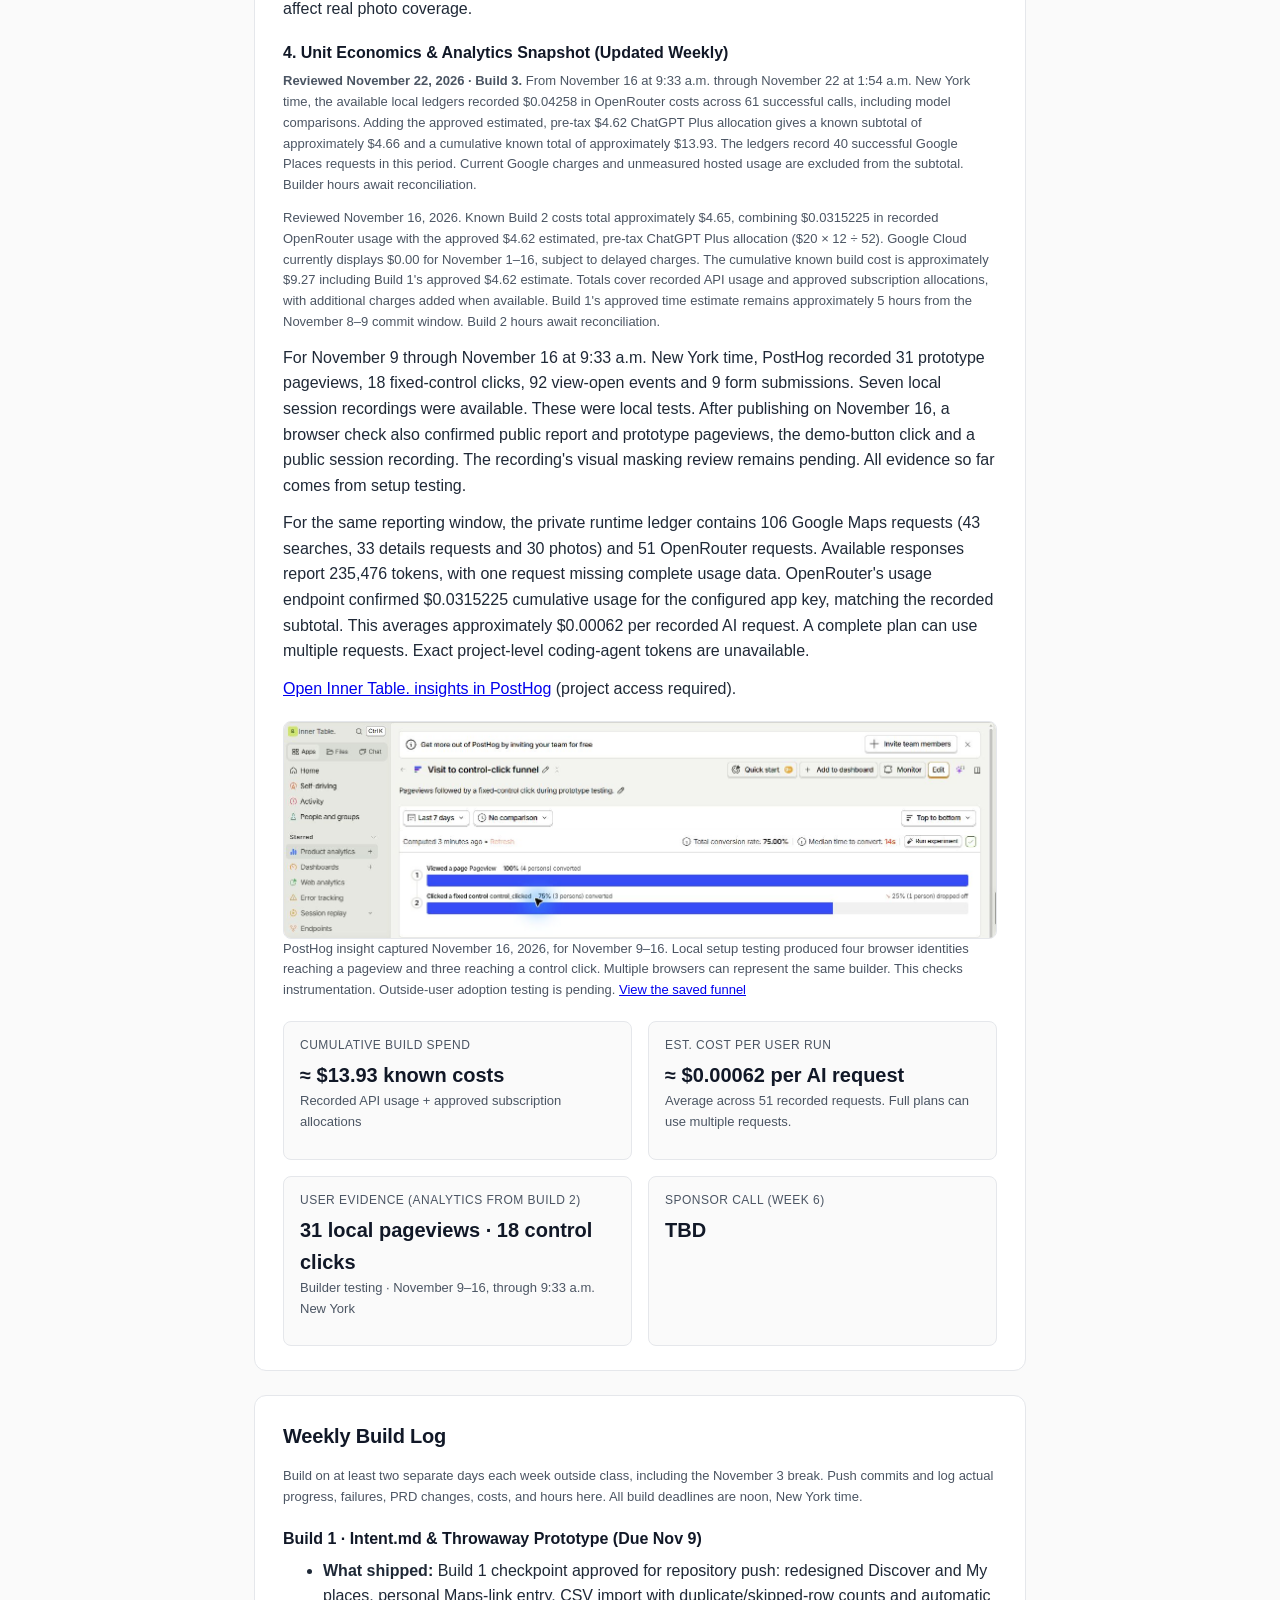
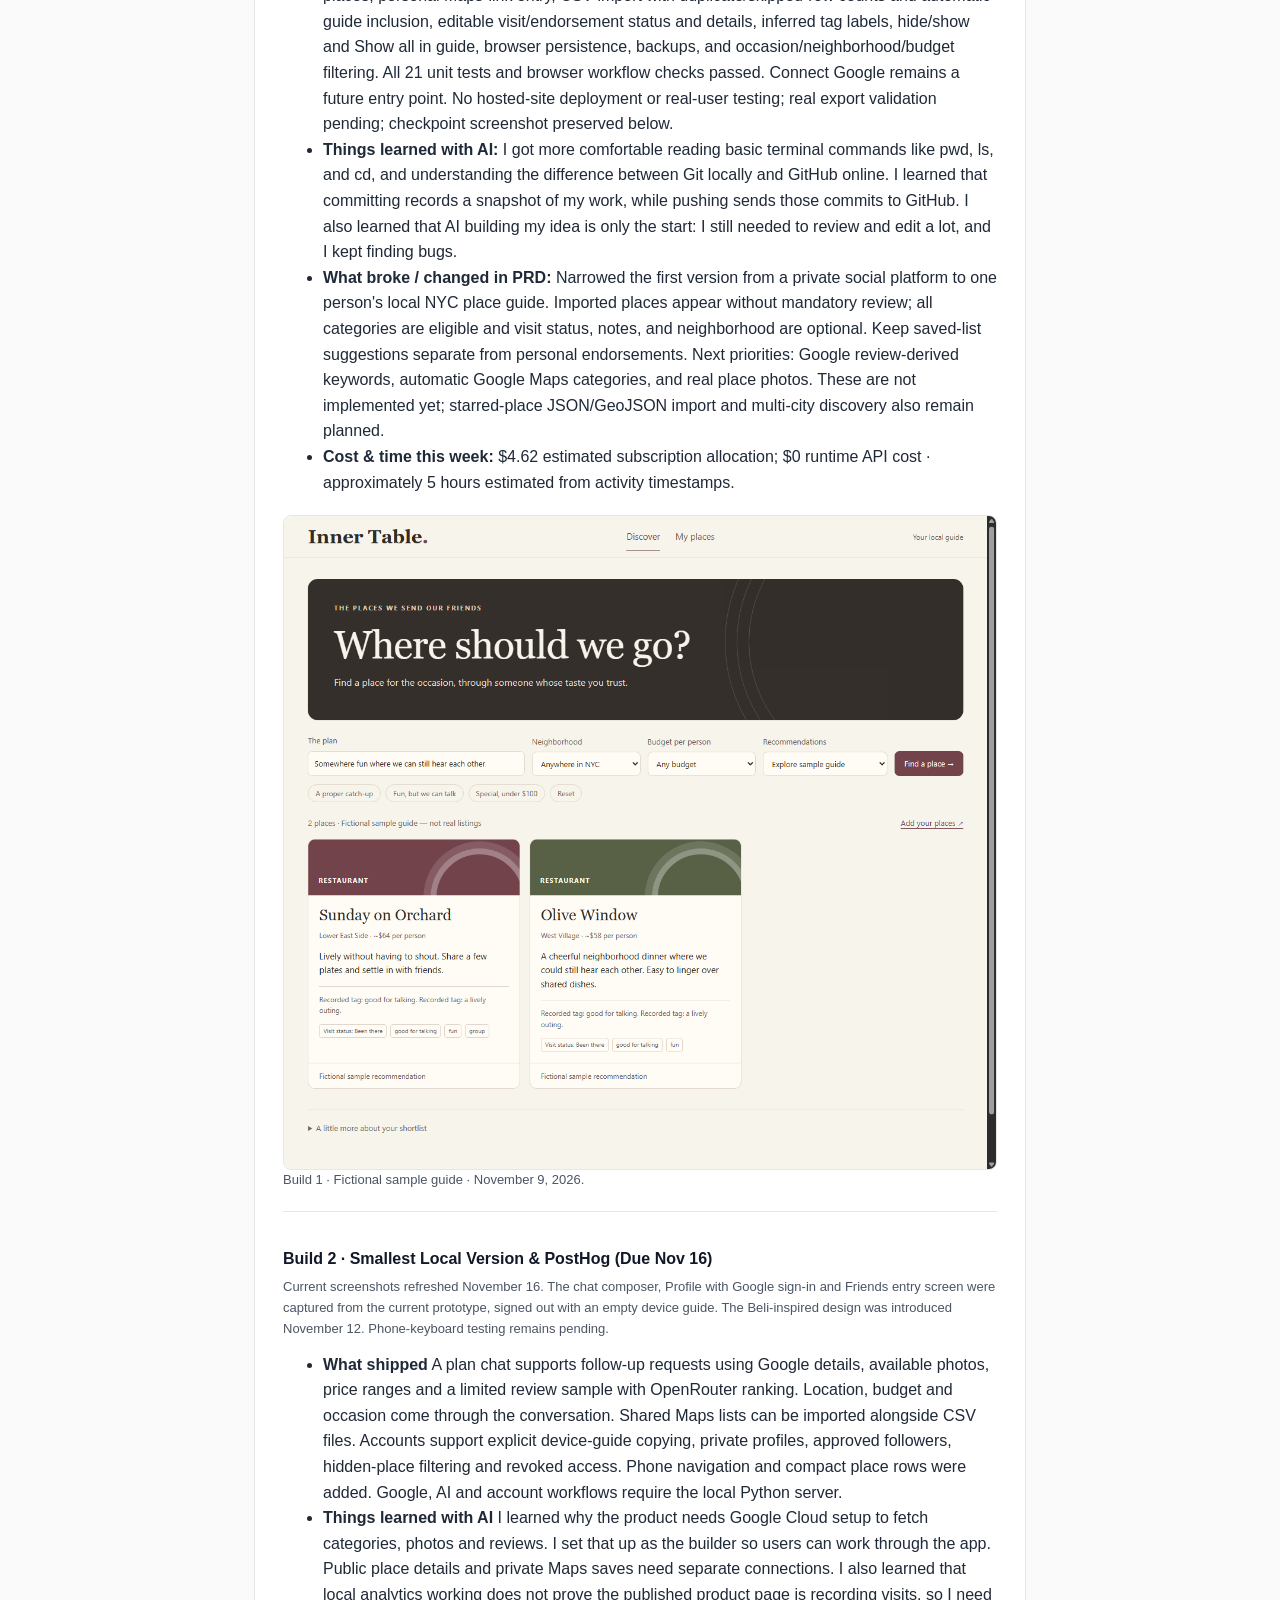
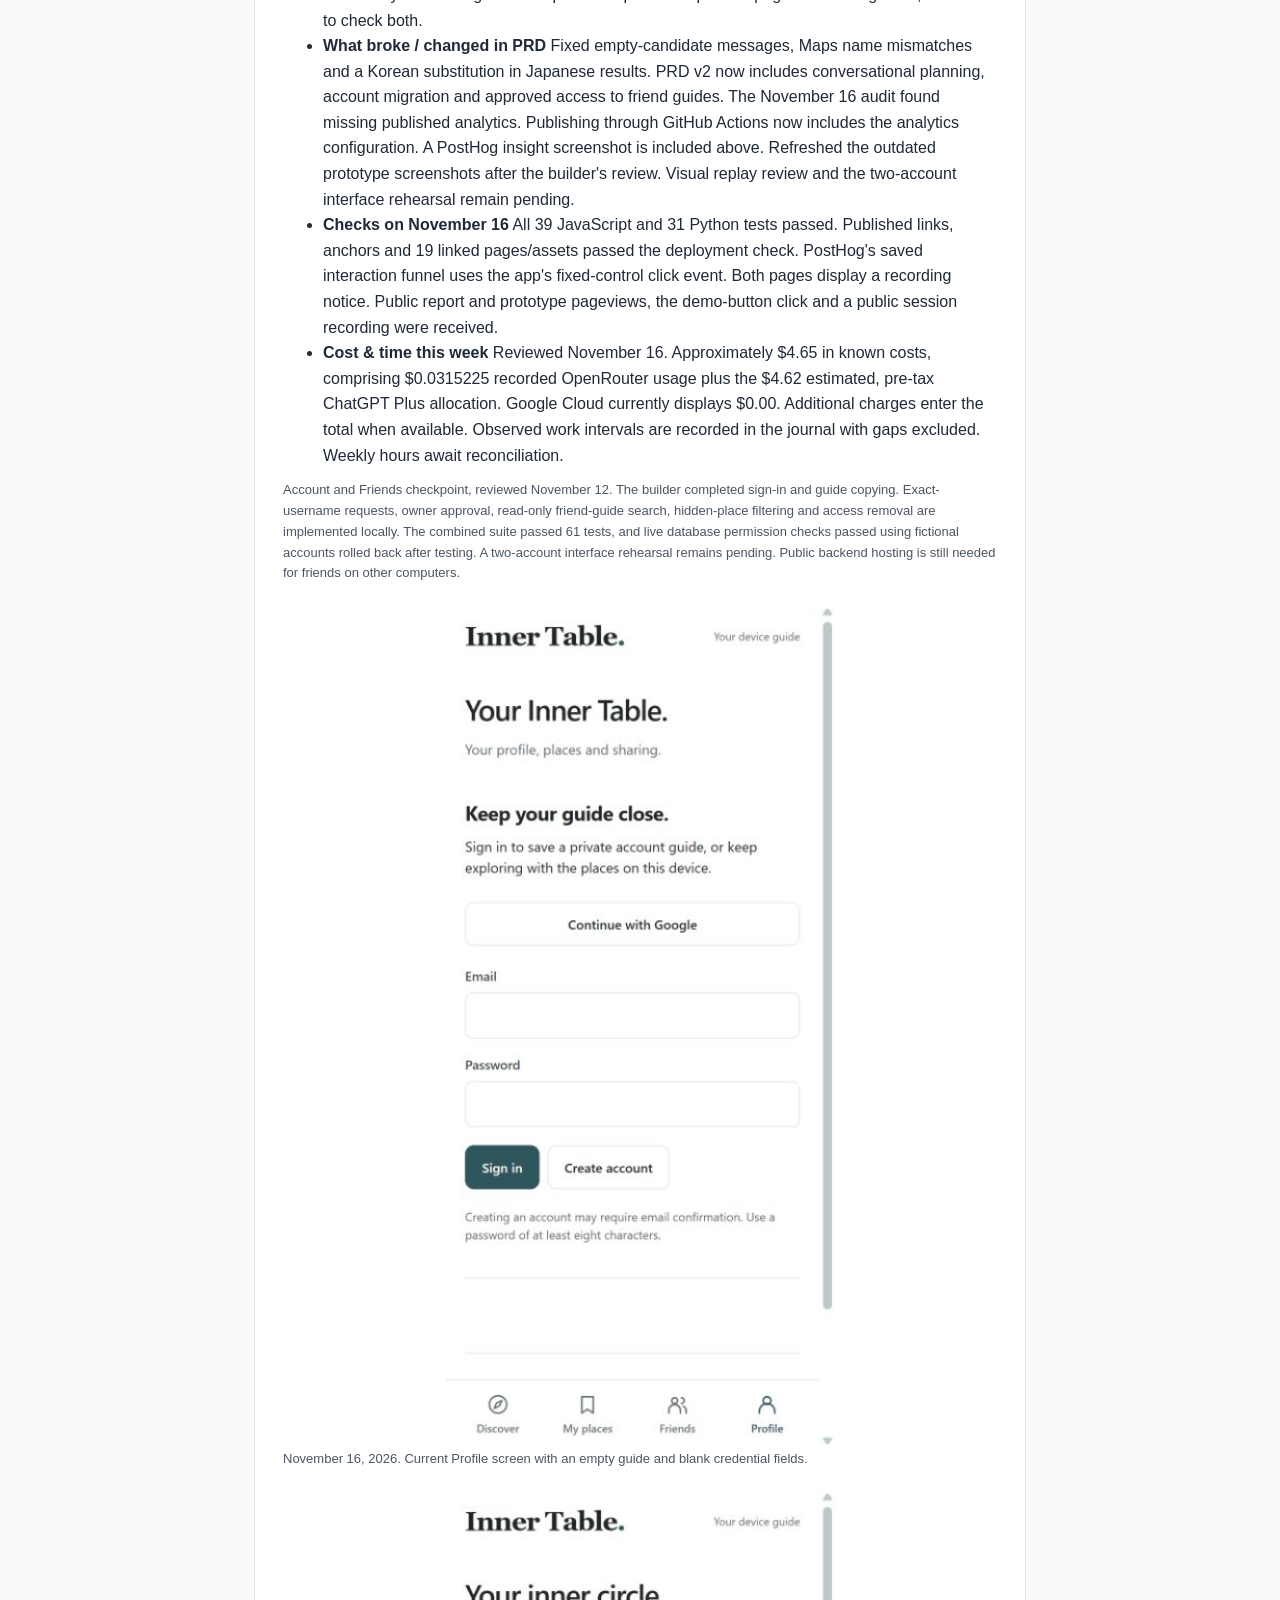
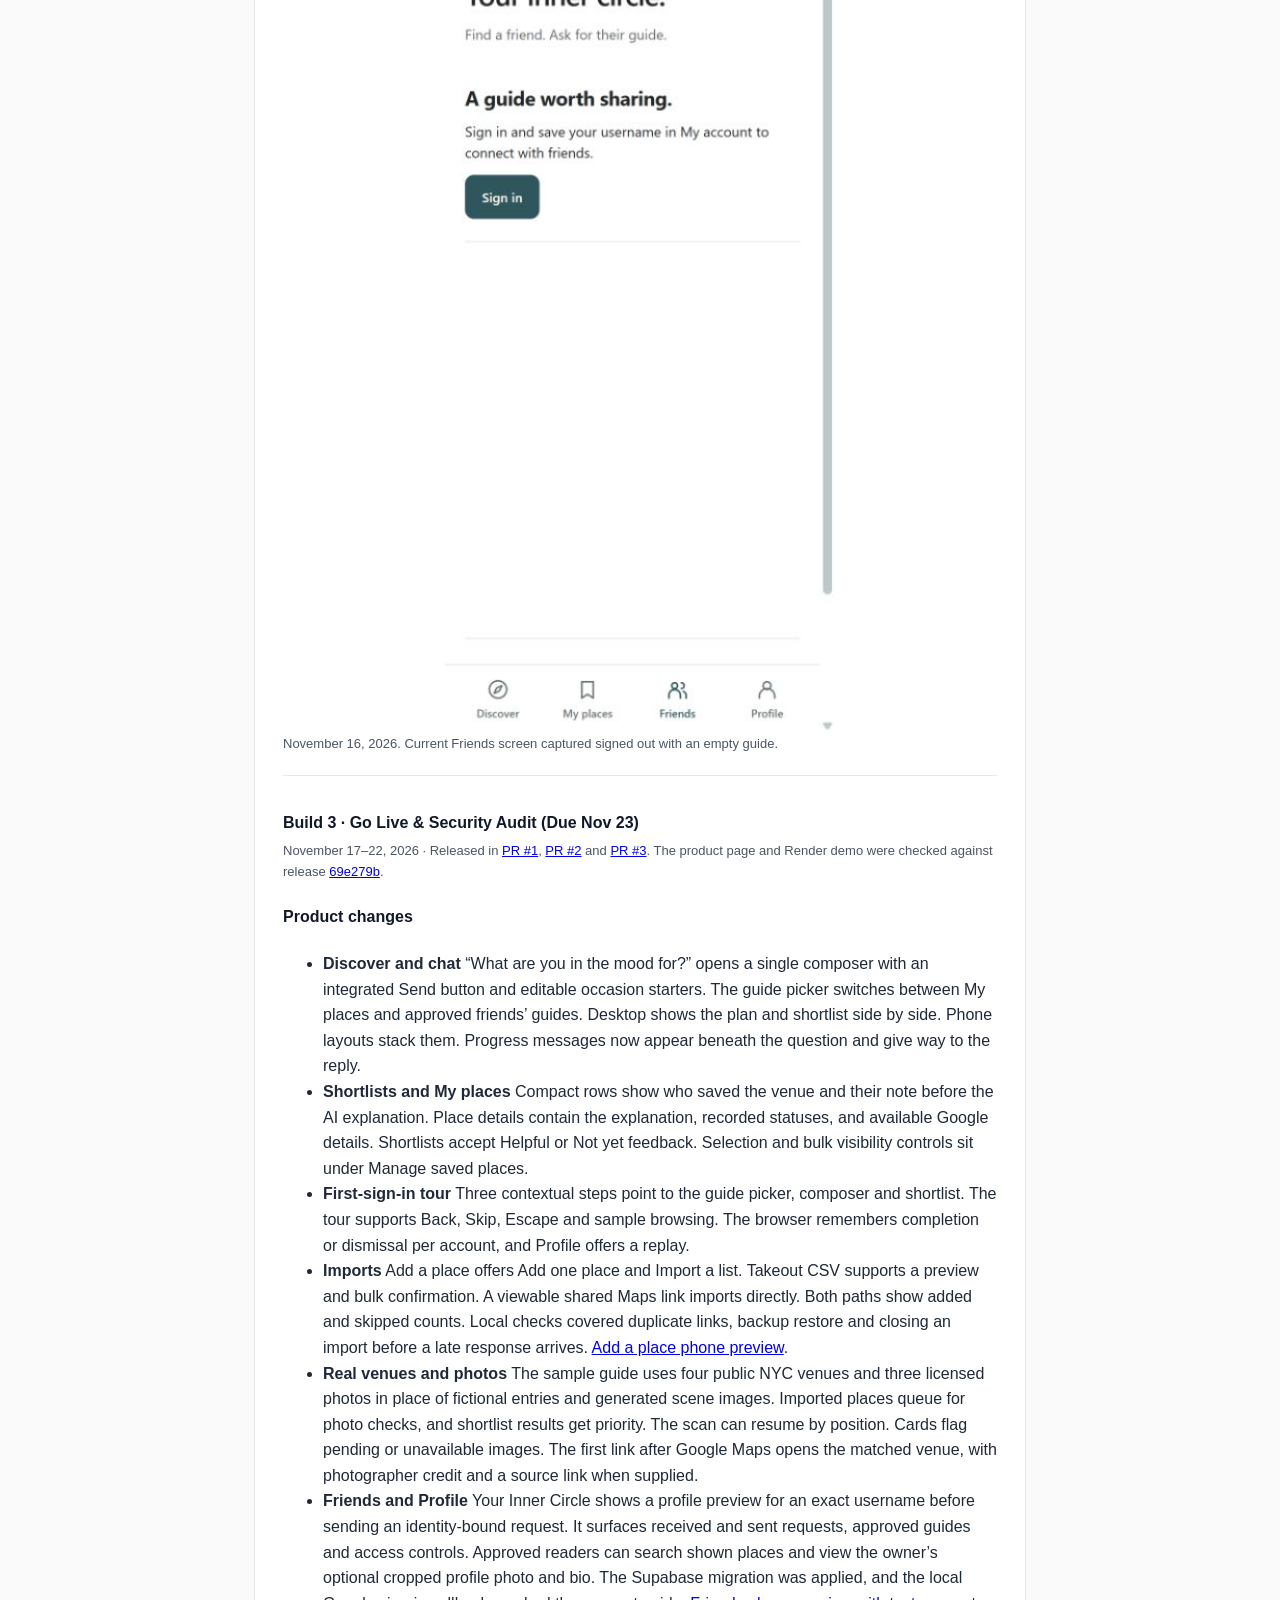
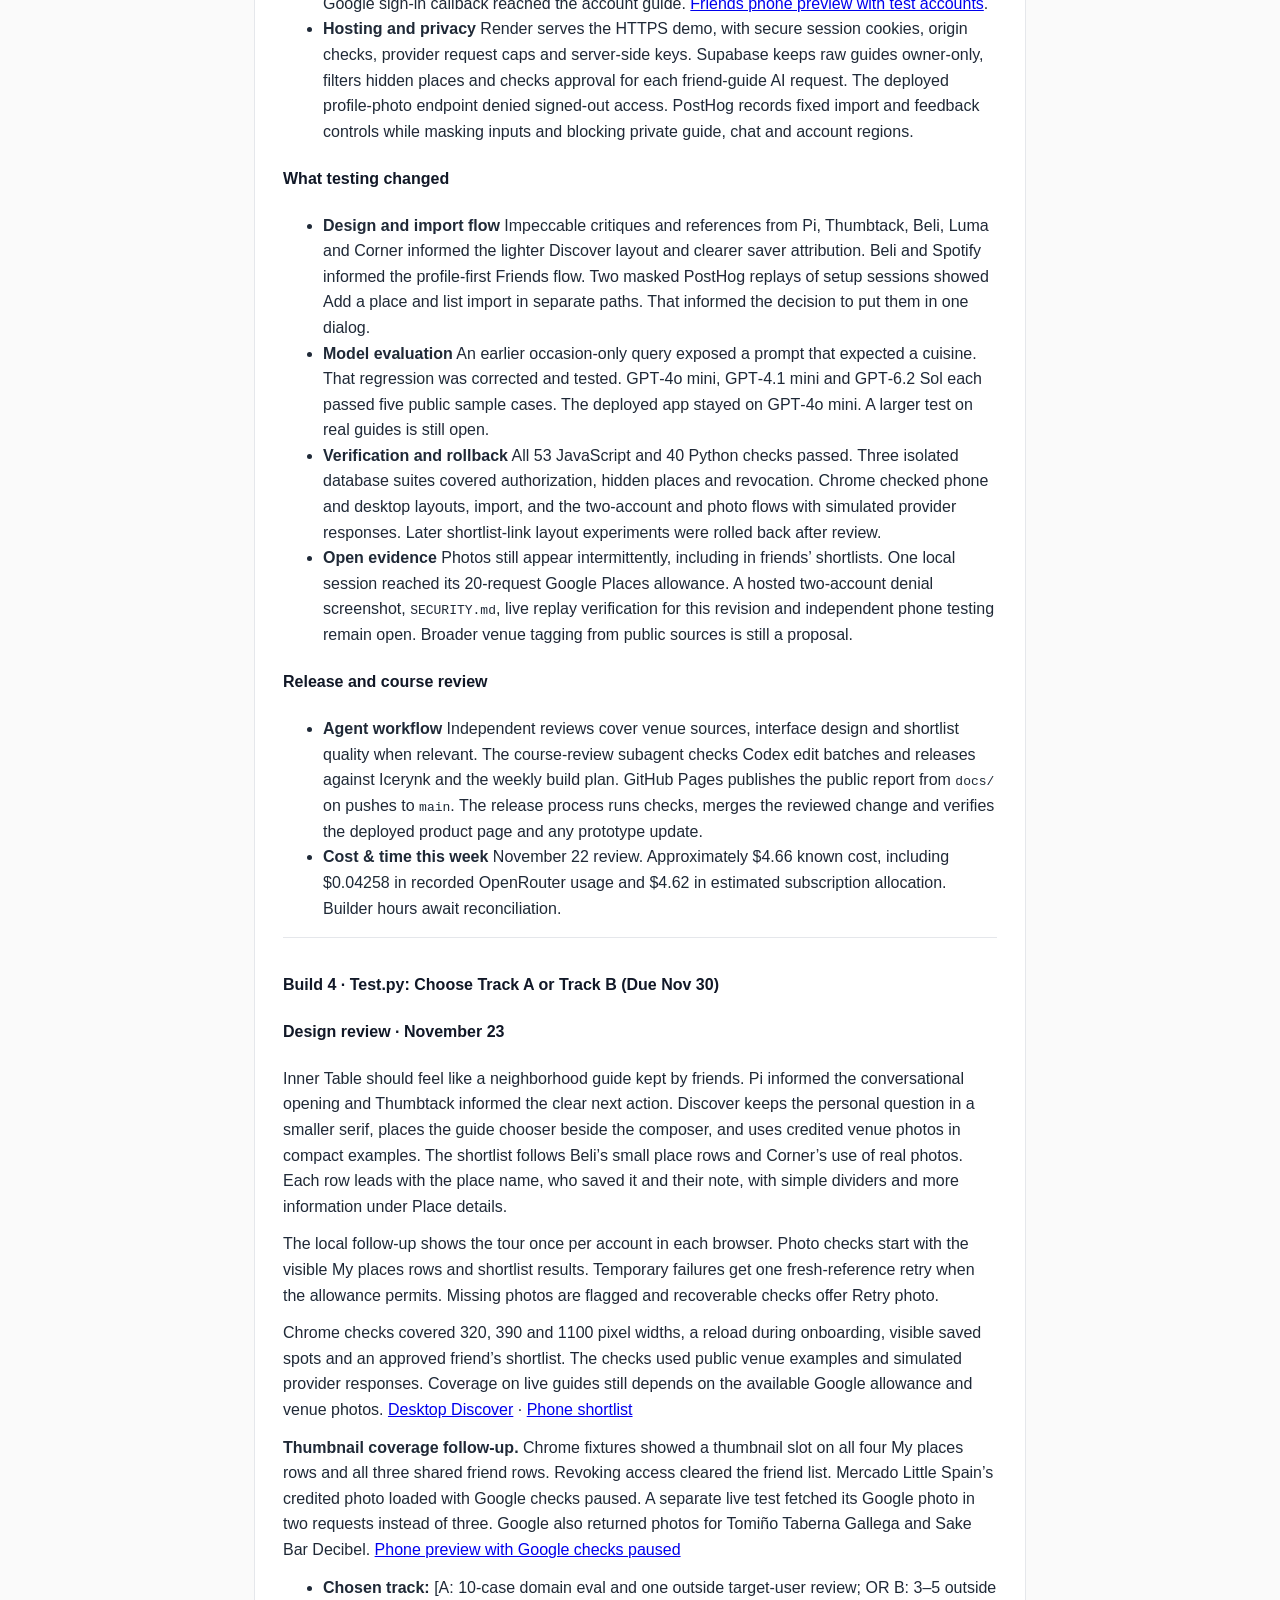
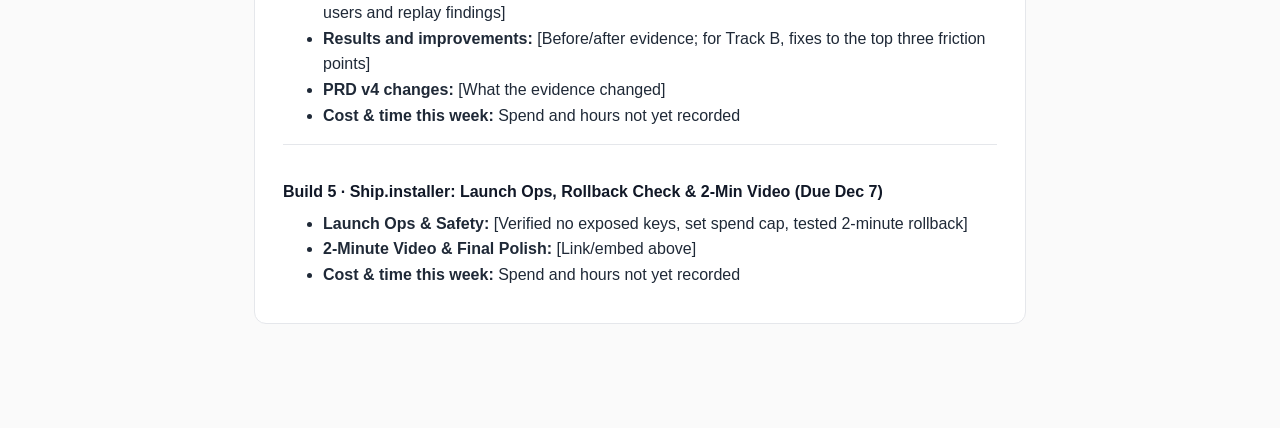
==== commit c1eae68c: "Improve thumbnail coverage in saved and shared guides" ====
--- a/docs/index.html
+++ b/docs/index.html
@@ -195,6 +195,7 @@
       <p><strong>Planned test</strong> Ask friends to describe an outing they are actually planning, try a trusted guide and identify a place they would consider. Record whether the shortlist fits, which explanation helped, and how much cleanup was needed. Review empty results and follow-up changes. This test is pending.</p>
       <p><strong>Simple Architecture</strong> The interface stores device guides locally. Explicit account copying sends a guide through the Python backend to Supabase, where raw guide rows are owner-only. Approved followers read shown places through a permission-checked function. Each friend-guide AI request rechecks access. The backend limits provider requests and keeps provider keys in server configuration. Google photo data stays in browser memory. GitHub Actions publishes the product page, and the Render app serves the HTTPS demo.</p>
       <p><strong>Open issue · Venue photo reliability · November 22, 2026.</strong> The builder reported that venue thumbnails sometimes fail to appear, including in friends’ shortlists. One local test reached the Google Places request limit and blocked further photo lookups. Check photo coverage on personal and approved friend guides, and verify recovery after a paused check or failed image load.</p>
+      <p><strong>November 23 follow-up.</strong> My places, an approved friend’s browse list and the shortlist now reserve thumbnail space on every row. They use credited Google or verified licensed photos when available and label places with no photo. Owners still choose which places readers can see. The local preview can check more places as you scroll with its app cap off. Google quota and venue availability still affect real photo coverage.</p>
 
       <h3>4. Unit Economics & Analytics Snapshot (Updated Weekly)</h3>
       <p class="meta"><strong>Reviewed November 22, 2026 · Build 3.</strong> From November 16 at 9:33 a.m. through November 22 at 1:54 a.m. New York time, the available local ledgers recorded $0.04258 in OpenRouter costs across 61 successful calls, including model comparisons. Adding the approved estimated, pre-tax $4.62 ChatGPT Plus allocation gives a known subtotal of approximately $4.66 and a cumulative known total of approximately $13.93. The ledgers record 40 successful Google Places requests in this period. Current Google charges and unmeasured hosted usage are excluded from the subtotal. Builder hours await reconciliation.</p>
@@ -302,6 +303,7 @@
         <p>Inner Table should feel like a neighborhood guide kept by friends. Pi informed the conversational opening and Thumbtack informed the clear next action. Discover keeps the personal question in a smaller serif, places the guide chooser beside the composer, and uses credited venue photos in compact examples. The shortlist follows Beli’s small place rows and Corner’s use of real photos. Each row leads with the place name, who saved it and their note, with simple dividers and more information under Place details.</p>
         <p>The local follow-up shows the tour once per account in each browser. Photo checks start with the visible My places rows and shortlist results. Temporary failures get one fresh-reference retry when the allowance permits. Missing photos are flagged and recoverable checks offer Retry photo.</p>
         <p>Chrome checks covered 320, 390 and 1100 pixel widths, a reload during onboarding, visible saved spots and an approved friend’s shortlist. The checks used public venue examples and simulated provider responses. Coverage on live guides still depends on the available Google allowance and venue photos. <a href="assets/build-4-discover.png">Desktop Discover</a> · <a href="assets/build-4-shortlist.png">Phone shortlist</a></p>
+        <p><strong>Thumbnail coverage follow-up.</strong> Chrome fixtures showed a thumbnail slot on all four My places rows and all three shared friend rows. Revoking access cleared the friend list. Mercado Little Spain’s credited photo loaded with Google checks paused. A separate live test fetched its Google photo in two requests instead of three. Google also returned photos for Tomiño Taberna Gallega and Sake Bar Decibel. <a href="assets/build-4-thumbnail-coverage.png">Phone preview with Google checks paused</a></p>
         <ul>
           <li><strong>Chosen track:</strong> [A: 10-case domain eval and one outside target-user review; OR B: 3–5 outside users and replay findings]</li>
           <li><strong>Results and improvements:</strong> [Before/after evidence; for Track B, fixes to the top three friction points]</li>
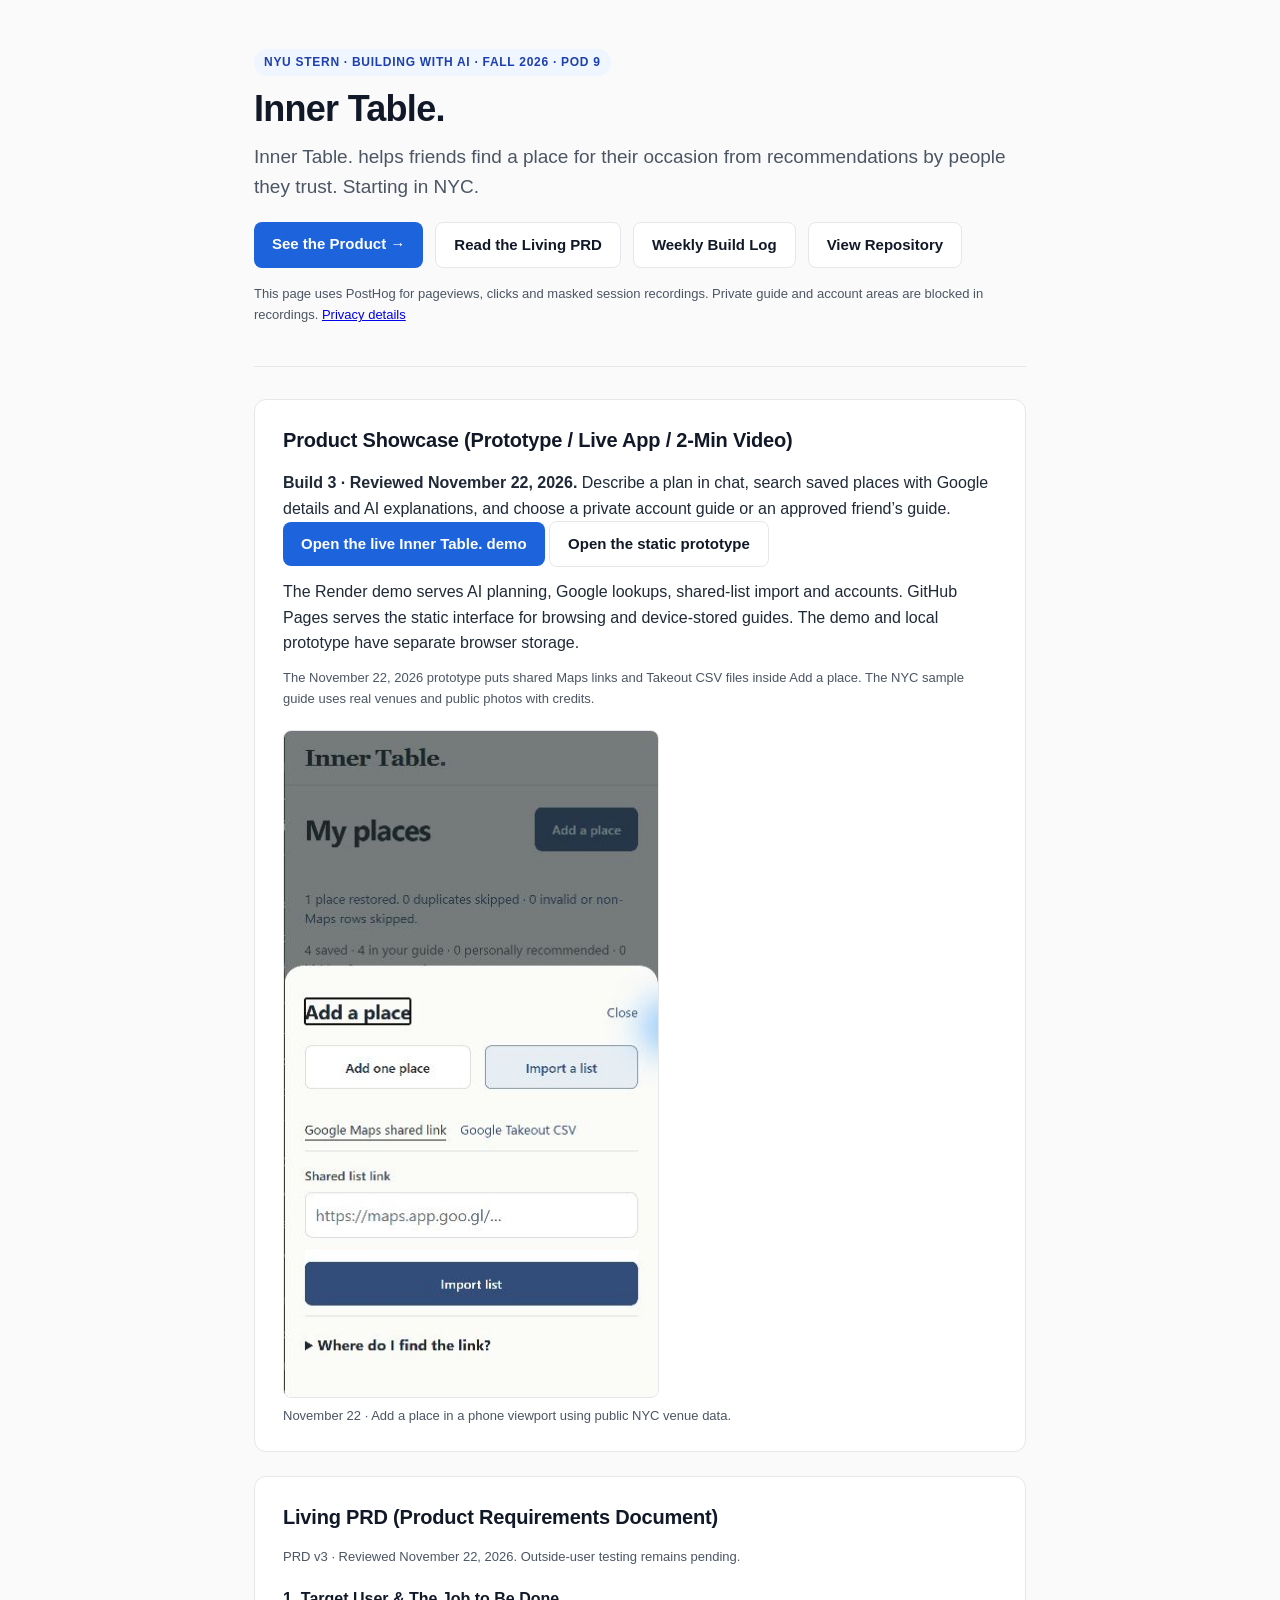
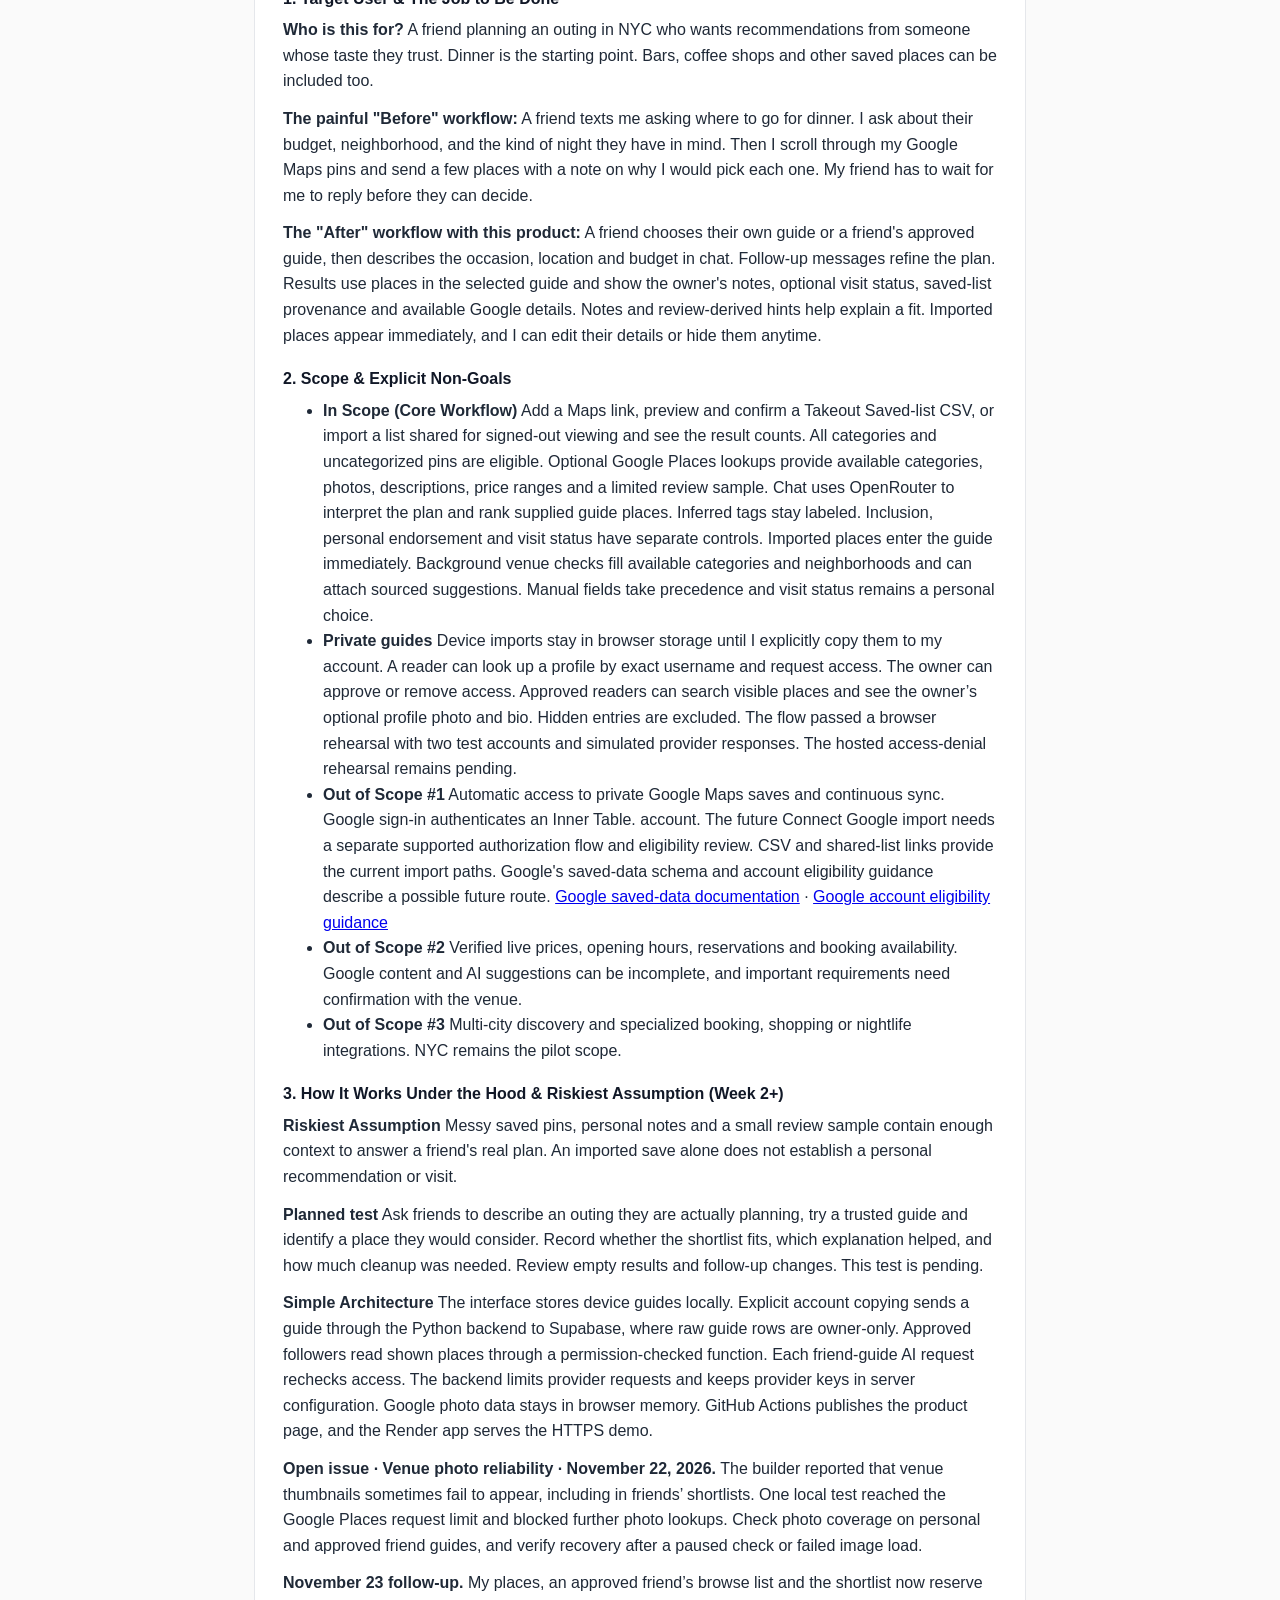
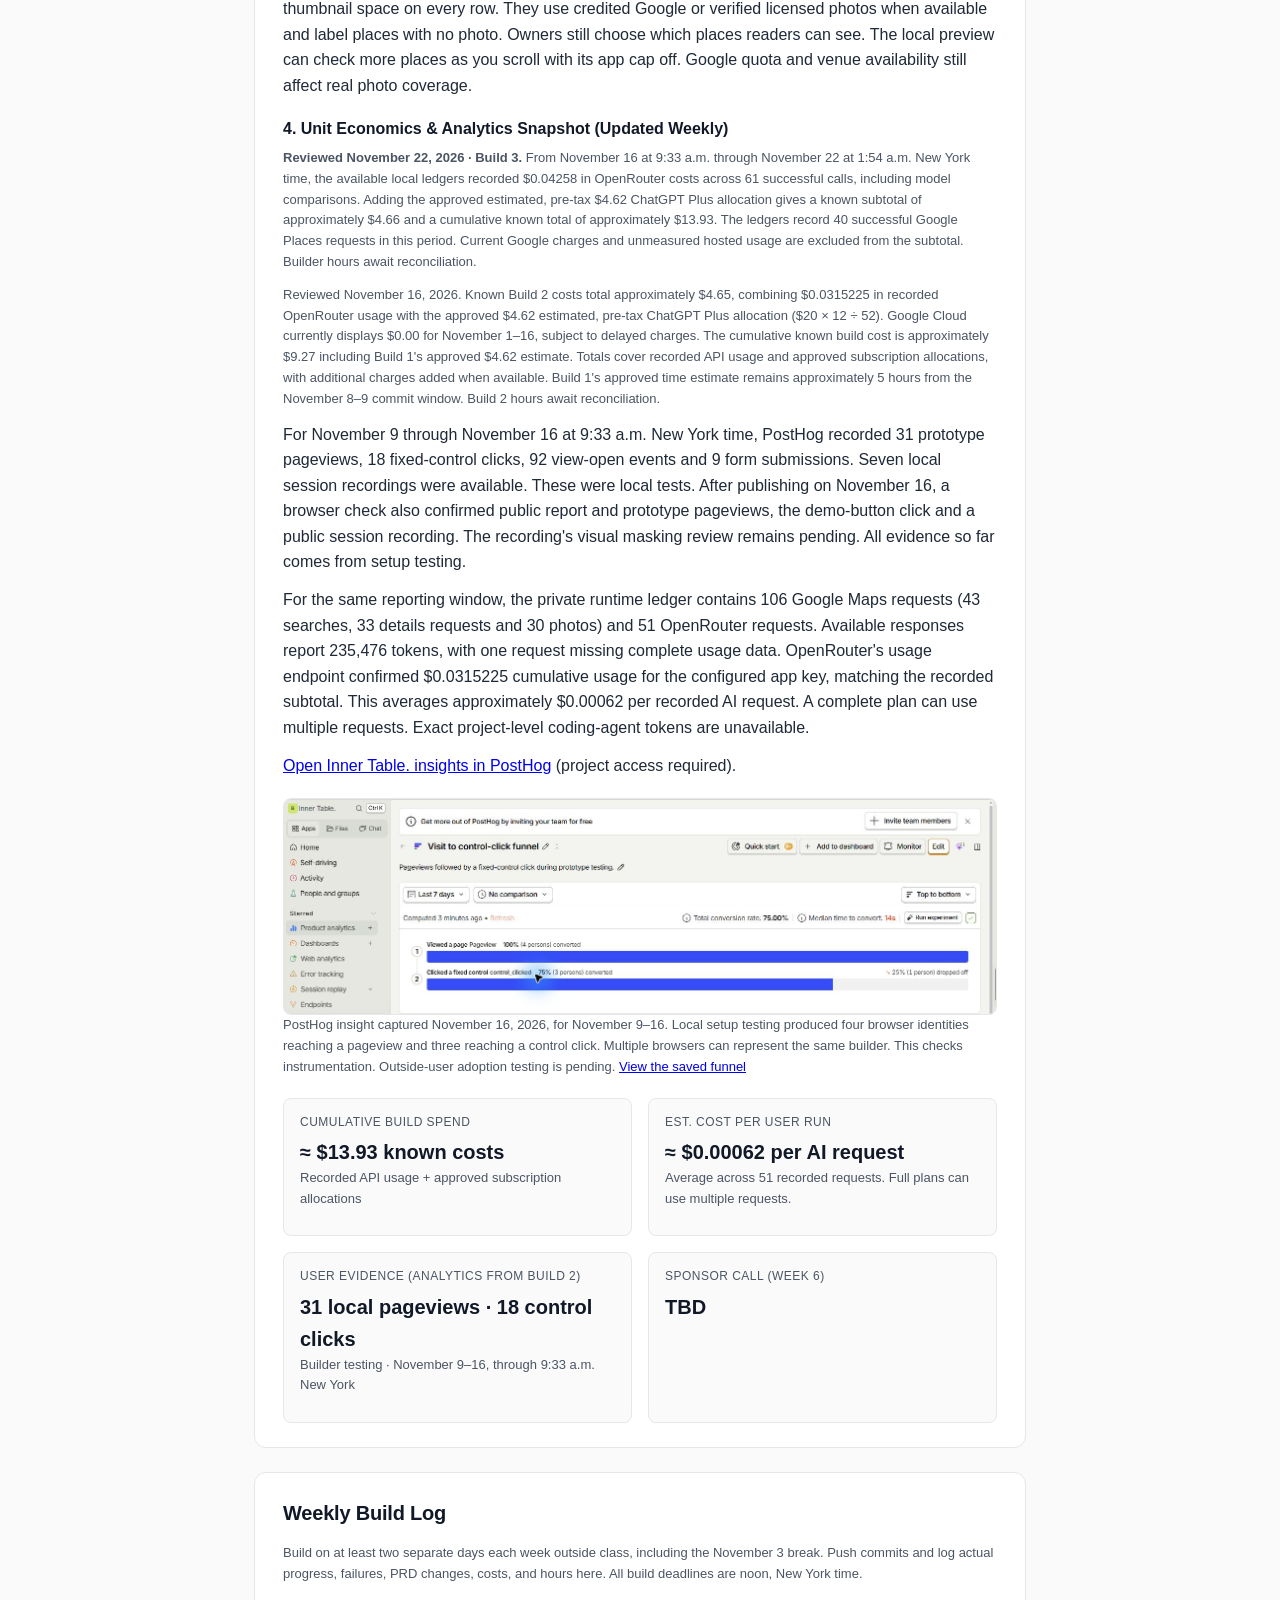
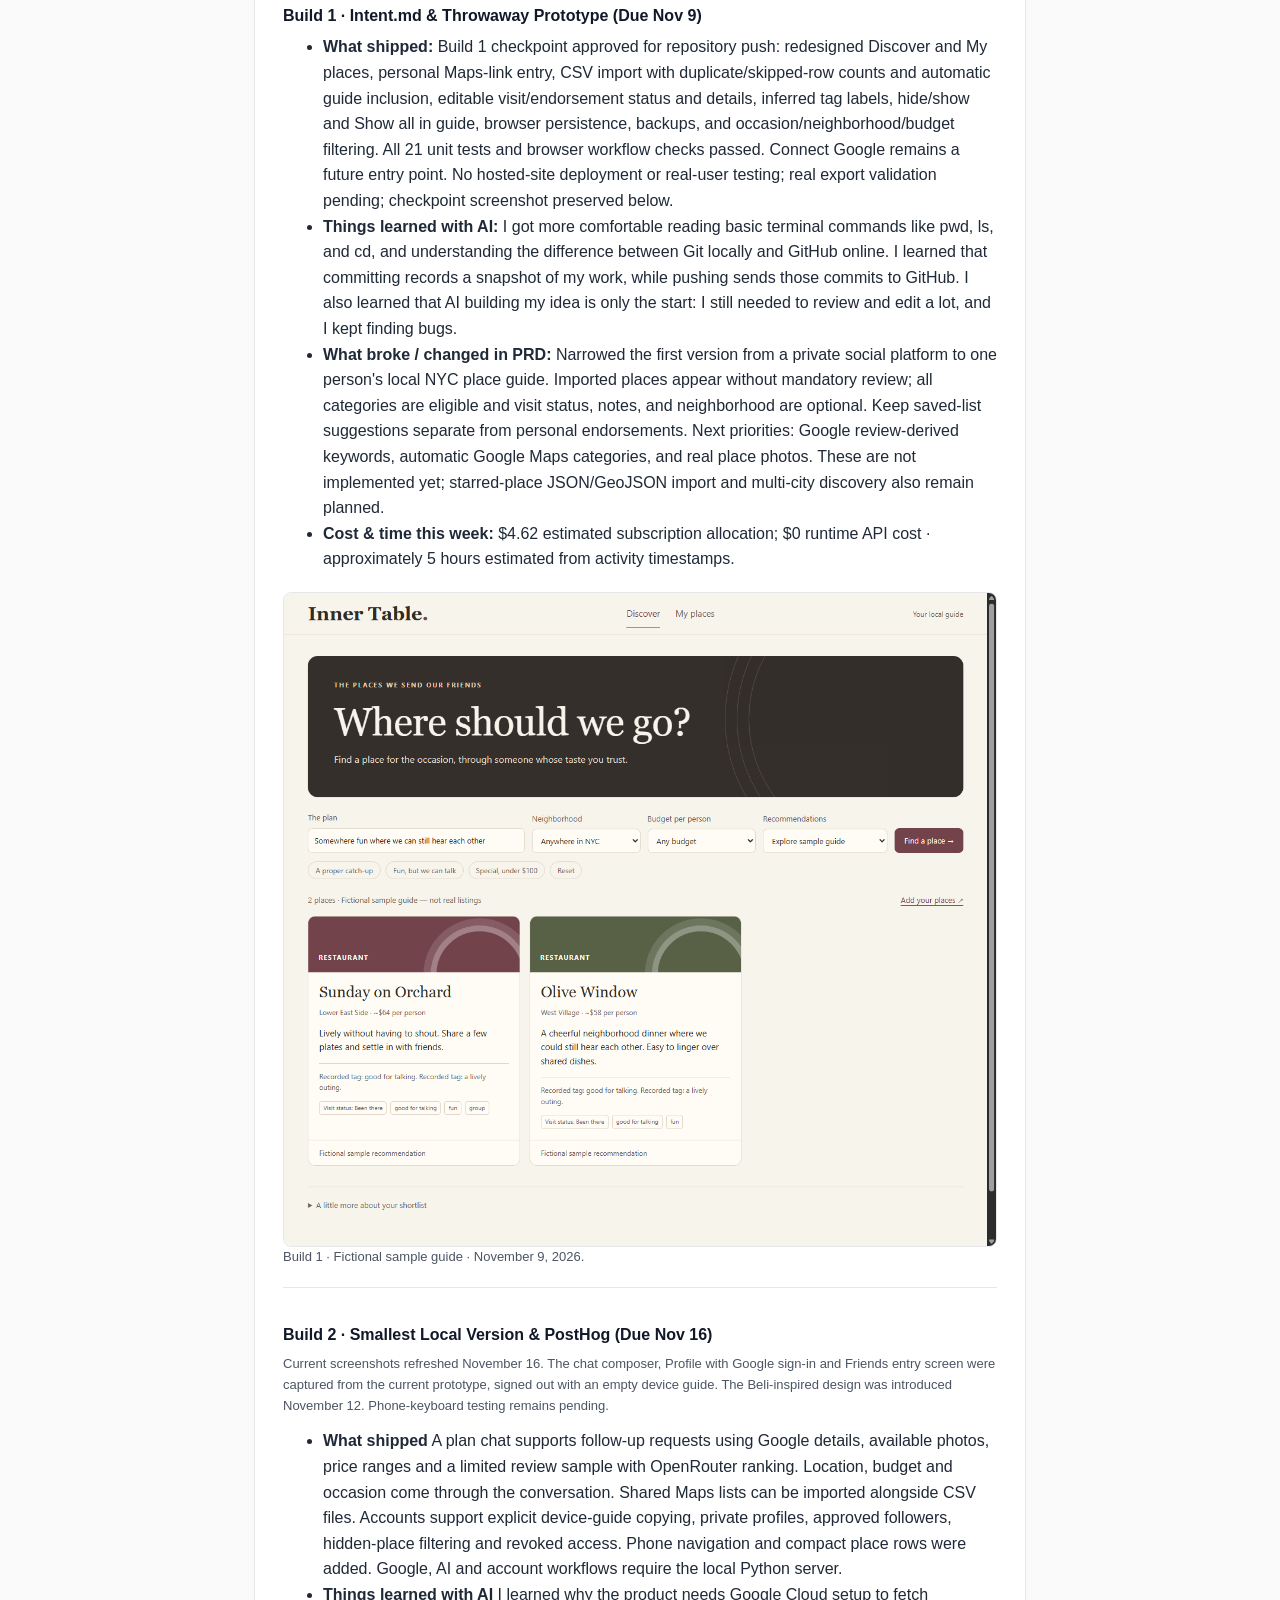
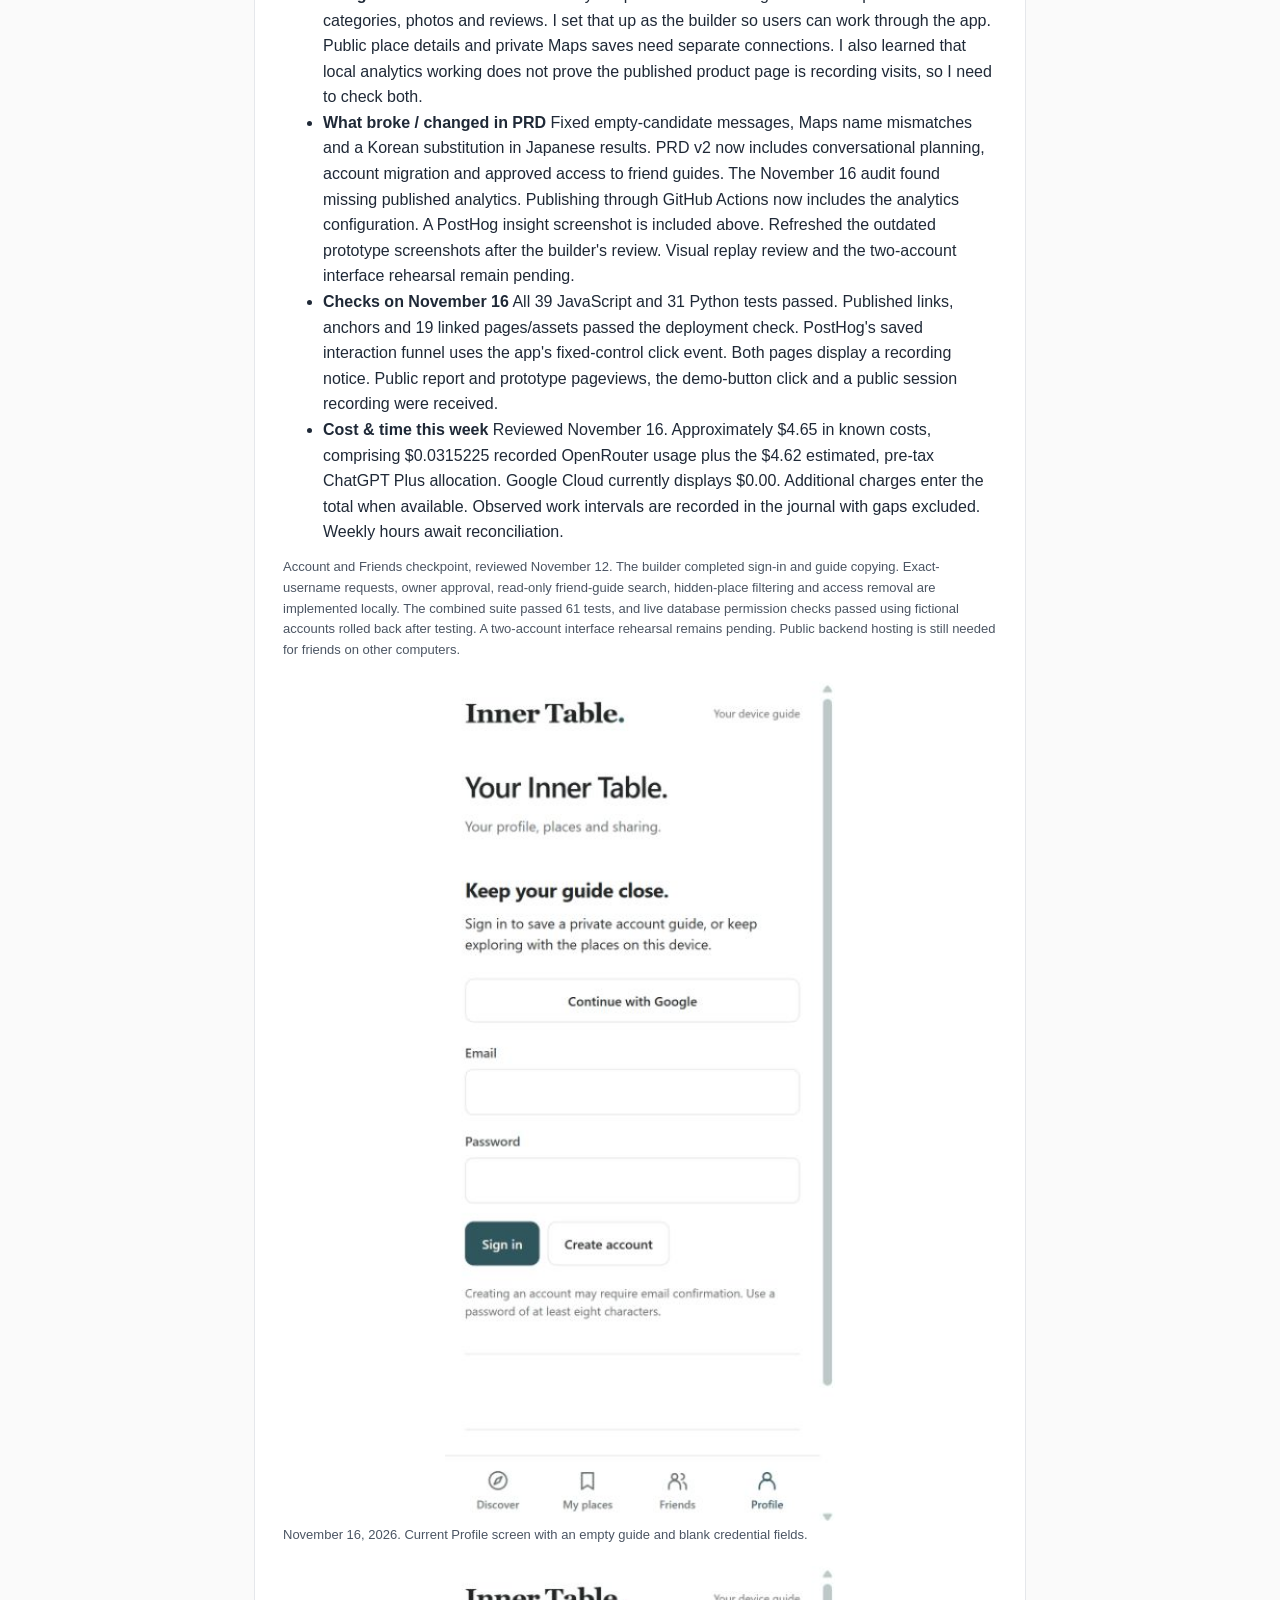
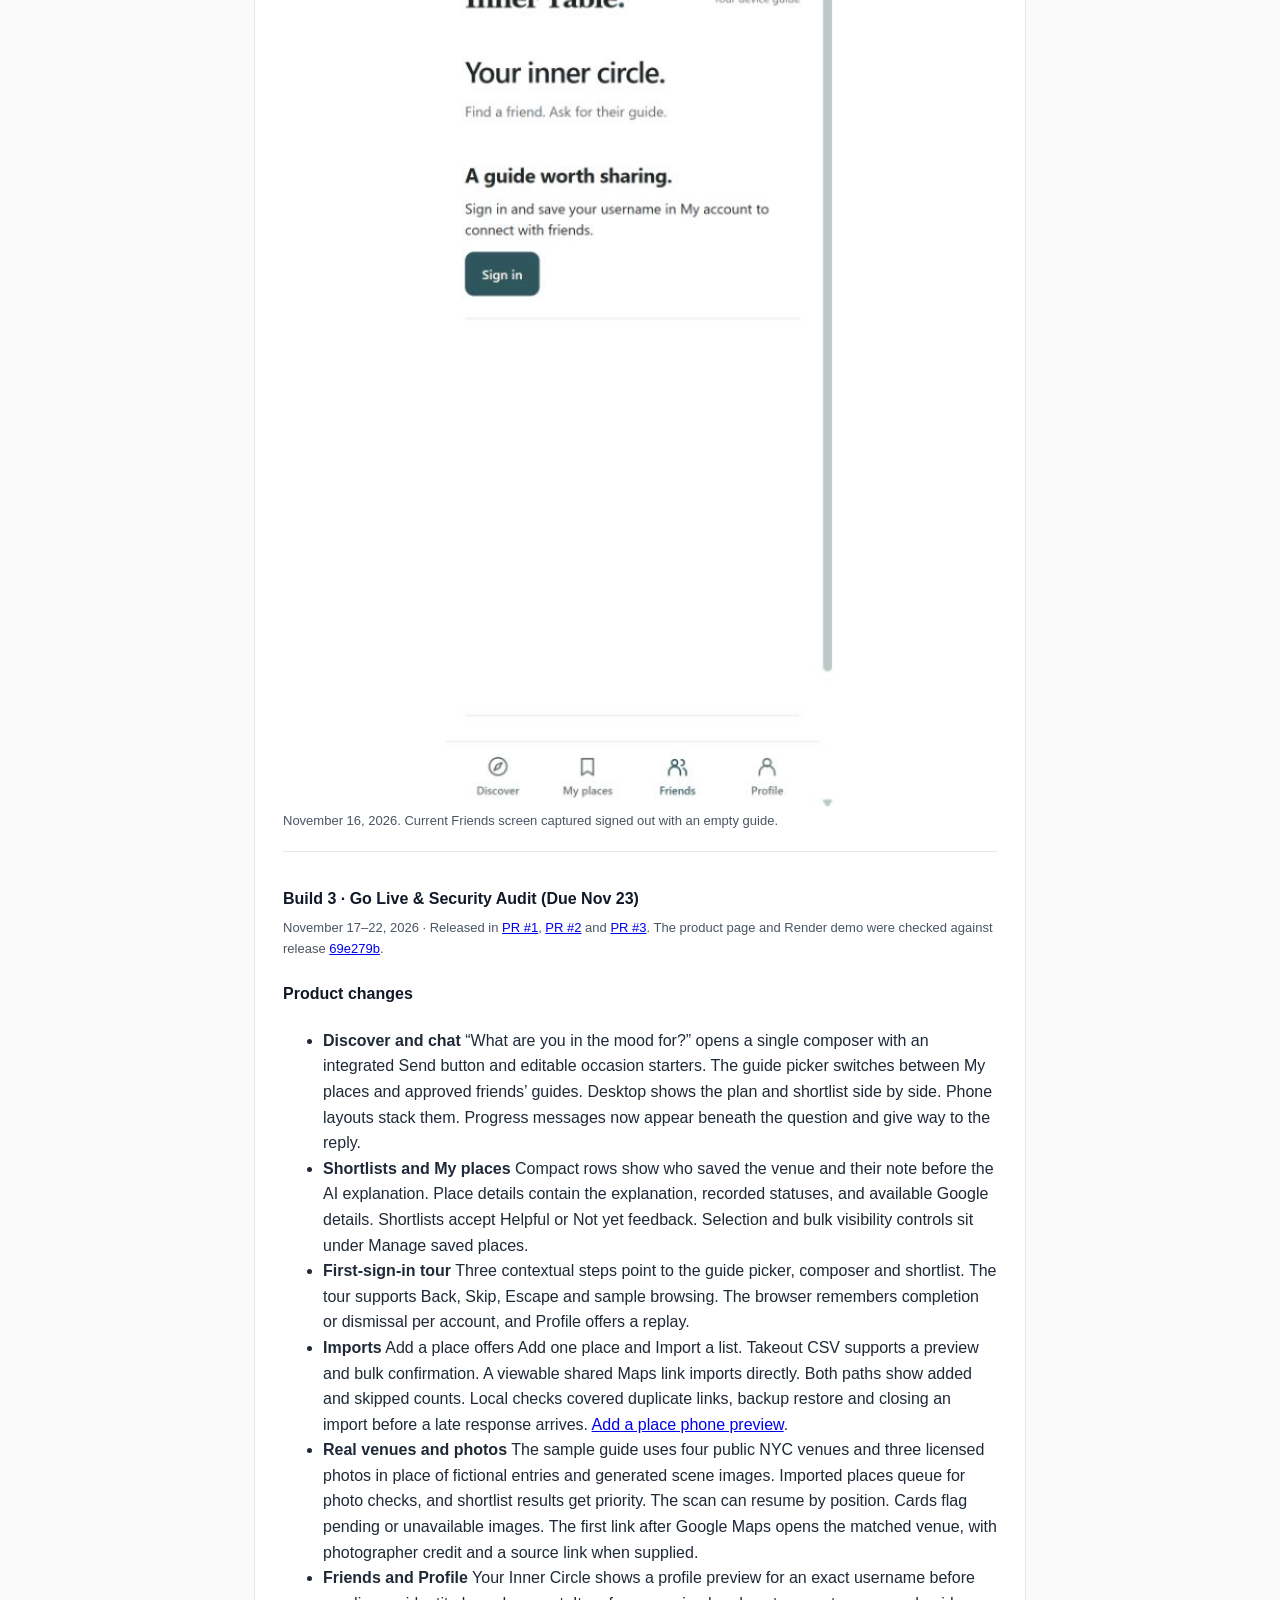
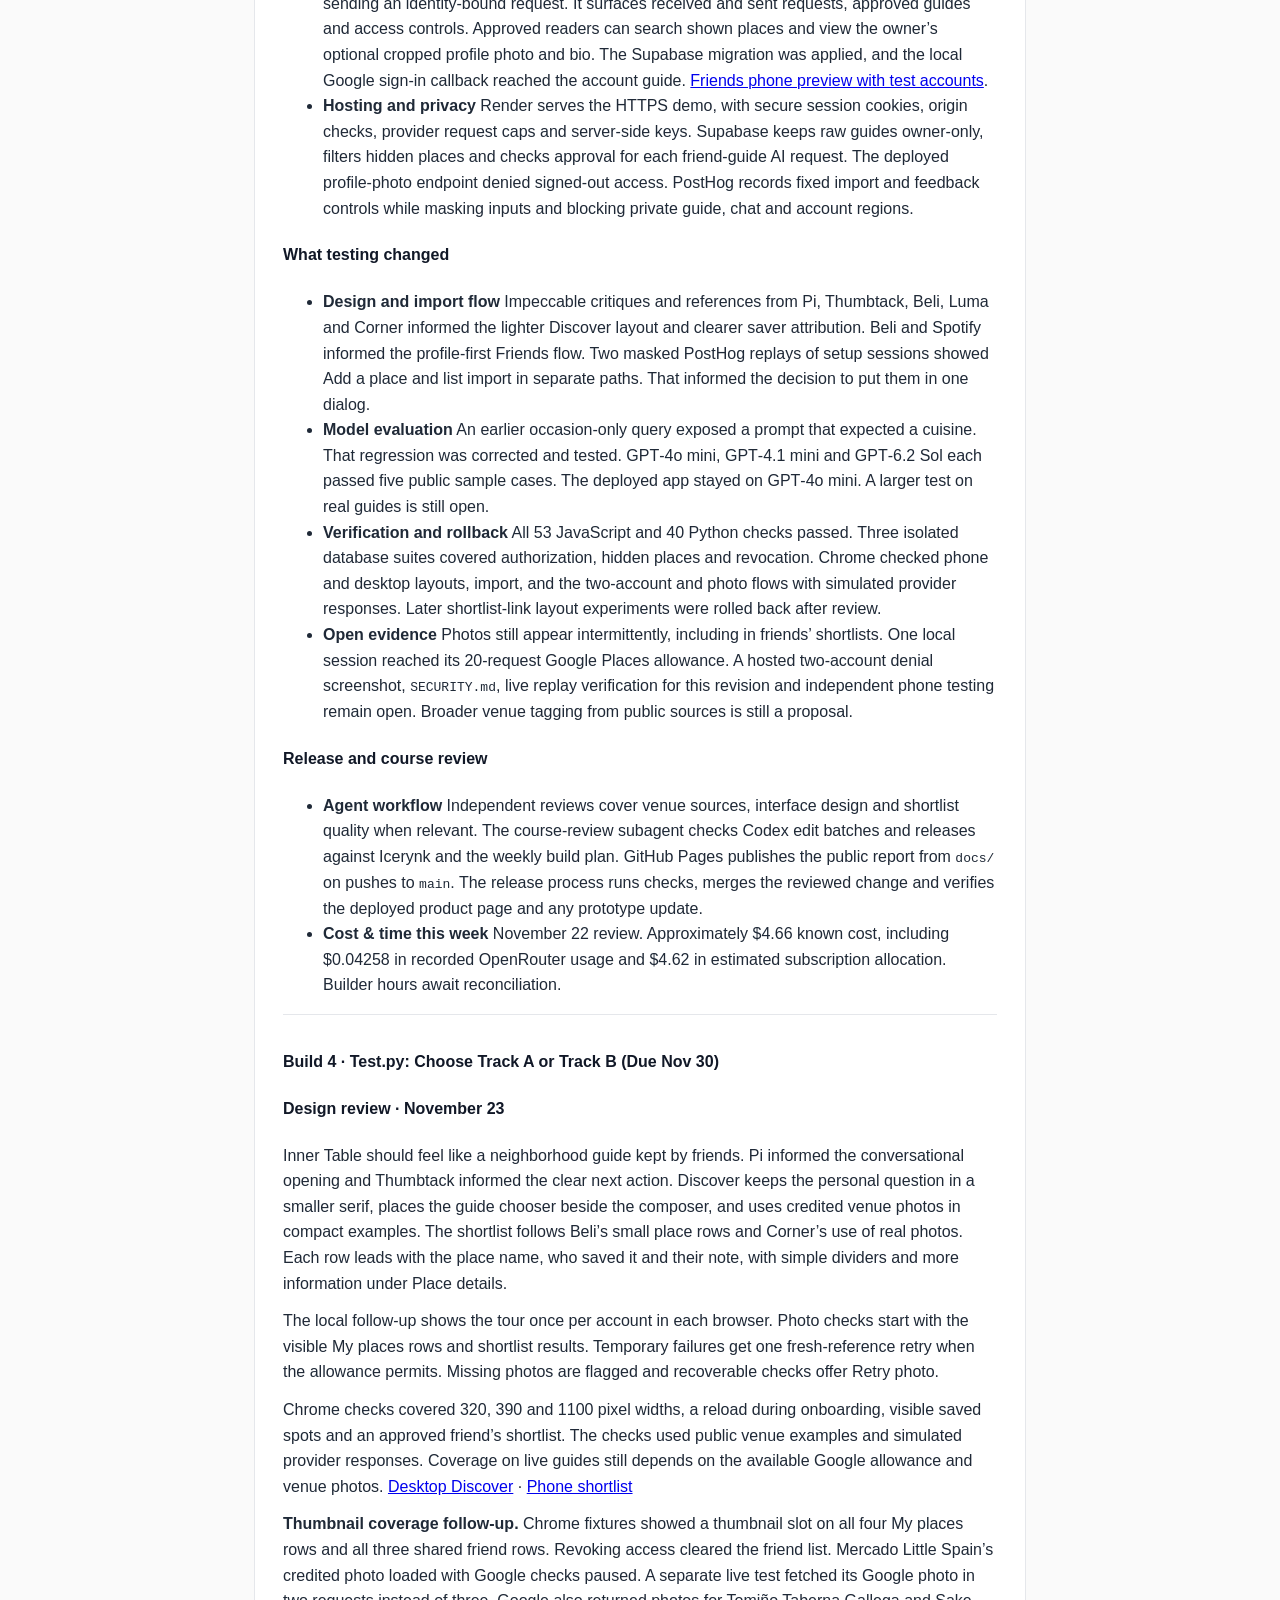
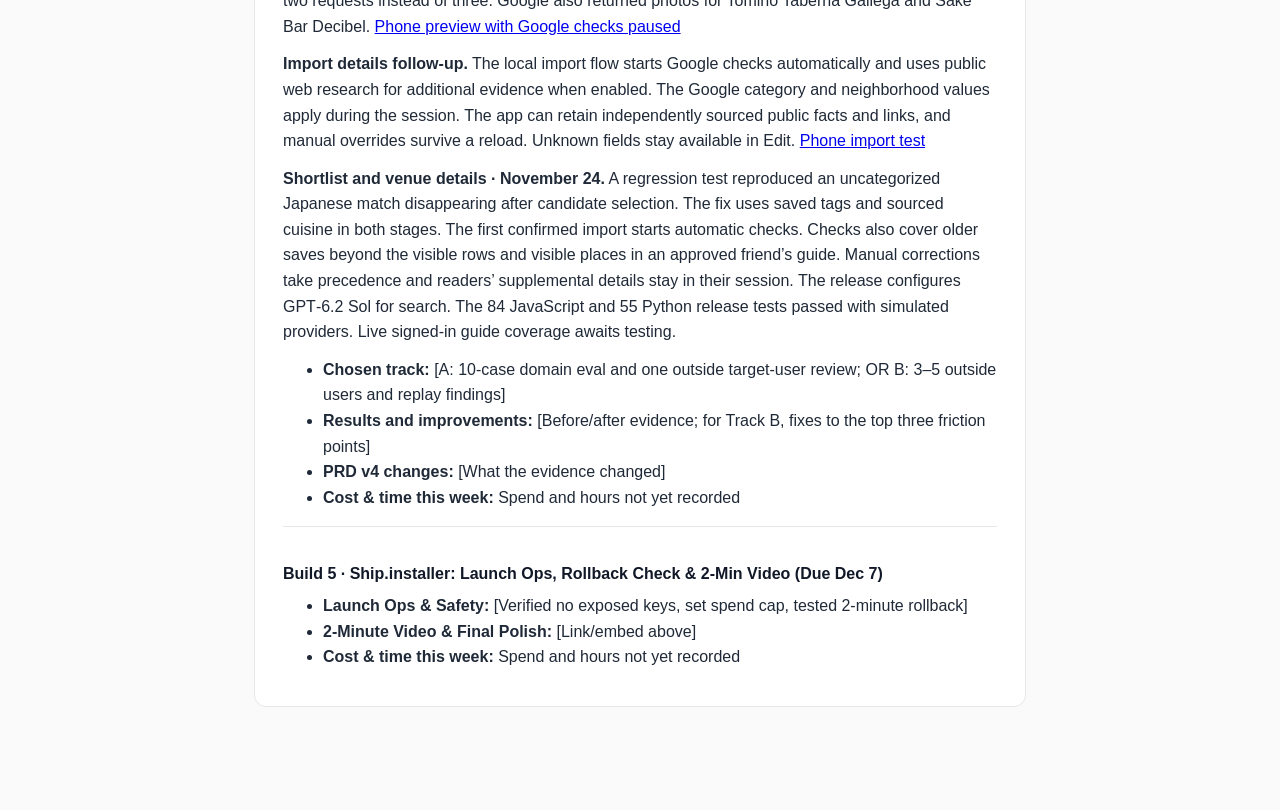
==== commit 924f27cd: "Fix shortlist retrieval and automatically tag saved places" ====
--- a/docs/index.html
+++ b/docs/index.html
@@ -183,7 +183,7 @@
 
       <h3>2. Scope & Explicit Non-Goals</h3>
       <ul>
-        <li><strong>In Scope (Core Workflow)</strong> Add a Maps link, preview and confirm a Takeout Saved-list CSV, or import a list shared for signed-out viewing and see the result counts. All categories and uncategorized pins are eligible. Optional Google Places lookups provide available categories, photos, descriptions, price ranges and a limited review sample. Chat uses OpenRouter to interpret the plan and rank supplied guide places. Inferred tags stay labeled. Inclusion, personal endorsement and visit status have separate controls.</li>
+        <li><strong>In Scope (Core Workflow)</strong> Add a Maps link, preview and confirm a Takeout Saved-list CSV, or import a list shared for signed-out viewing and see the result counts. All categories and uncategorized pins are eligible. Optional Google Places lookups provide available categories, photos, descriptions, price ranges and a limited review sample. Chat uses OpenRouter to interpret the plan and rank supplied guide places. Inferred tags stay labeled. Inclusion, personal endorsement and visit status have separate controls. Imported places enter the guide immediately. Background venue checks fill available categories and neighborhoods and can attach sourced suggestions. Manual fields take precedence and visit status remains a personal choice.</li>
         <li><strong>Private guides</strong> Device imports stay in browser storage until I explicitly copy them to my account. A reader can look up a profile by exact username and request access. The owner can approve or remove access. Approved readers can search visible places and see the owner’s optional profile photo and bio. Hidden entries are excluded. The flow passed a browser rehearsal with two test accounts and simulated provider responses. The hosted access-denial rehearsal remains pending.</li>
         <li><strong>Out of Scope #1</strong> Automatic access to private Google Maps saves and continuous sync. Google sign-in authenticates an Inner Table. account. The future Connect Google import needs a separate supported authorization flow and eligibility review. CSV and shared-list links provide the current import paths. Google's saved-data schema and account eligibility guidance describe a possible future route. <a href="https://developers.google.com/data-portability/schema-reference/save">Google saved-data documentation</a> · <a href="https://support.google.com/accounts/answer/14452558">Google account eligibility guidance</a></li>
         <li><strong>Out of Scope #2</strong> Verified live prices, opening hours, reservations and booking availability. Google content and AI suggestions can be incomplete, and important requirements need confirmation with the venue.</li>
@@ -304,6 +304,8 @@
         <p>The local follow-up shows the tour once per account in each browser. Photo checks start with the visible My places rows and shortlist results. Temporary failures get one fresh-reference retry when the allowance permits. Missing photos are flagged and recoverable checks offer Retry photo.</p>
         <p>Chrome checks covered 320, 390 and 1100 pixel widths, a reload during onboarding, visible saved spots and an approved friend’s shortlist. The checks used public venue examples and simulated provider responses. Coverage on live guides still depends on the available Google allowance and venue photos. <a href="assets/build-4-discover.png">Desktop Discover</a> · <a href="assets/build-4-shortlist.png">Phone shortlist</a></p>
         <p><strong>Thumbnail coverage follow-up.</strong> Chrome fixtures showed a thumbnail slot on all four My places rows and all three shared friend rows. Revoking access cleared the friend list. Mercado Little Spain’s credited photo loaded with Google checks paused. A separate live test fetched its Google photo in two requests instead of three. Google also returned photos for Tomiño Taberna Gallega and Sake Bar Decibel. <a href="assets/build-4-thumbnail-coverage.png">Phone preview with Google checks paused</a></p>
+        <p><strong>Import details follow-up.</strong> The local import flow starts Google checks automatically and uses public web research for additional evidence when enabled. The Google category and neighborhood values apply during the session. The app can retain independently sourced public facts and links, and manual overrides survive a reload. Unknown fields stay available in Edit. <a href="assets/build-4-import-enrichment.png">Phone import test</a></p>
+        <p><strong>Shortlist and venue details · November 24.</strong> A regression test reproduced an uncategorized Japanese match disappearing after candidate selection. The fix uses saved tags and sourced cuisine in both stages. The first confirmed import starts automatic checks. Checks also cover older saves beyond the visible rows and visible places in an approved friend’s guide. Manual corrections take precedence and readers’ supplemental details stay in their session. The release configures GPT‑6.2 Sol for search. The 84 JavaScript and 55 Python release tests passed with simulated providers. Live signed-in guide coverage awaits testing.</p>
         <ul>
           <li><strong>Chosen track:</strong> [A: 10-case domain eval and one outside target-user review; OR B: 3–5 outside users and replay findings]</li>
           <li><strong>Results and improvements:</strong> [Before/after evidence; for Track B, fixes to the top three friction points]</li>
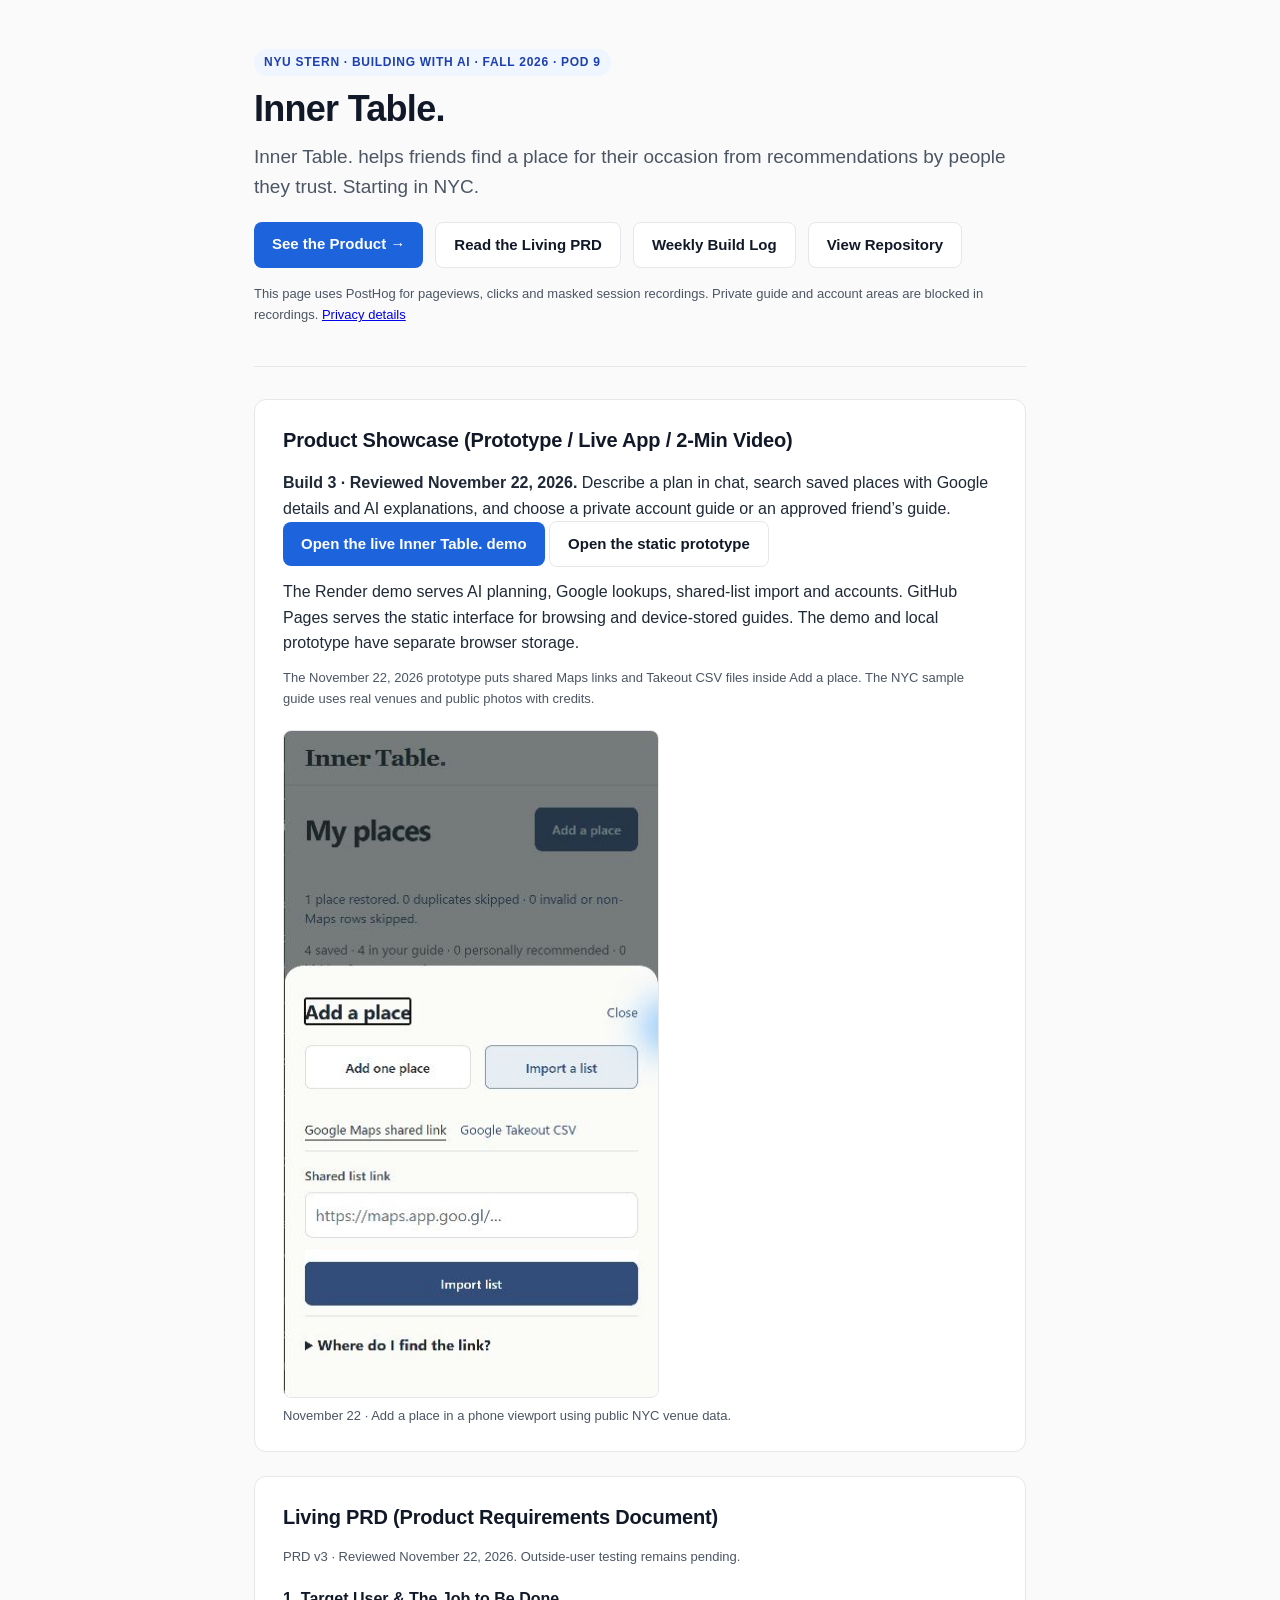
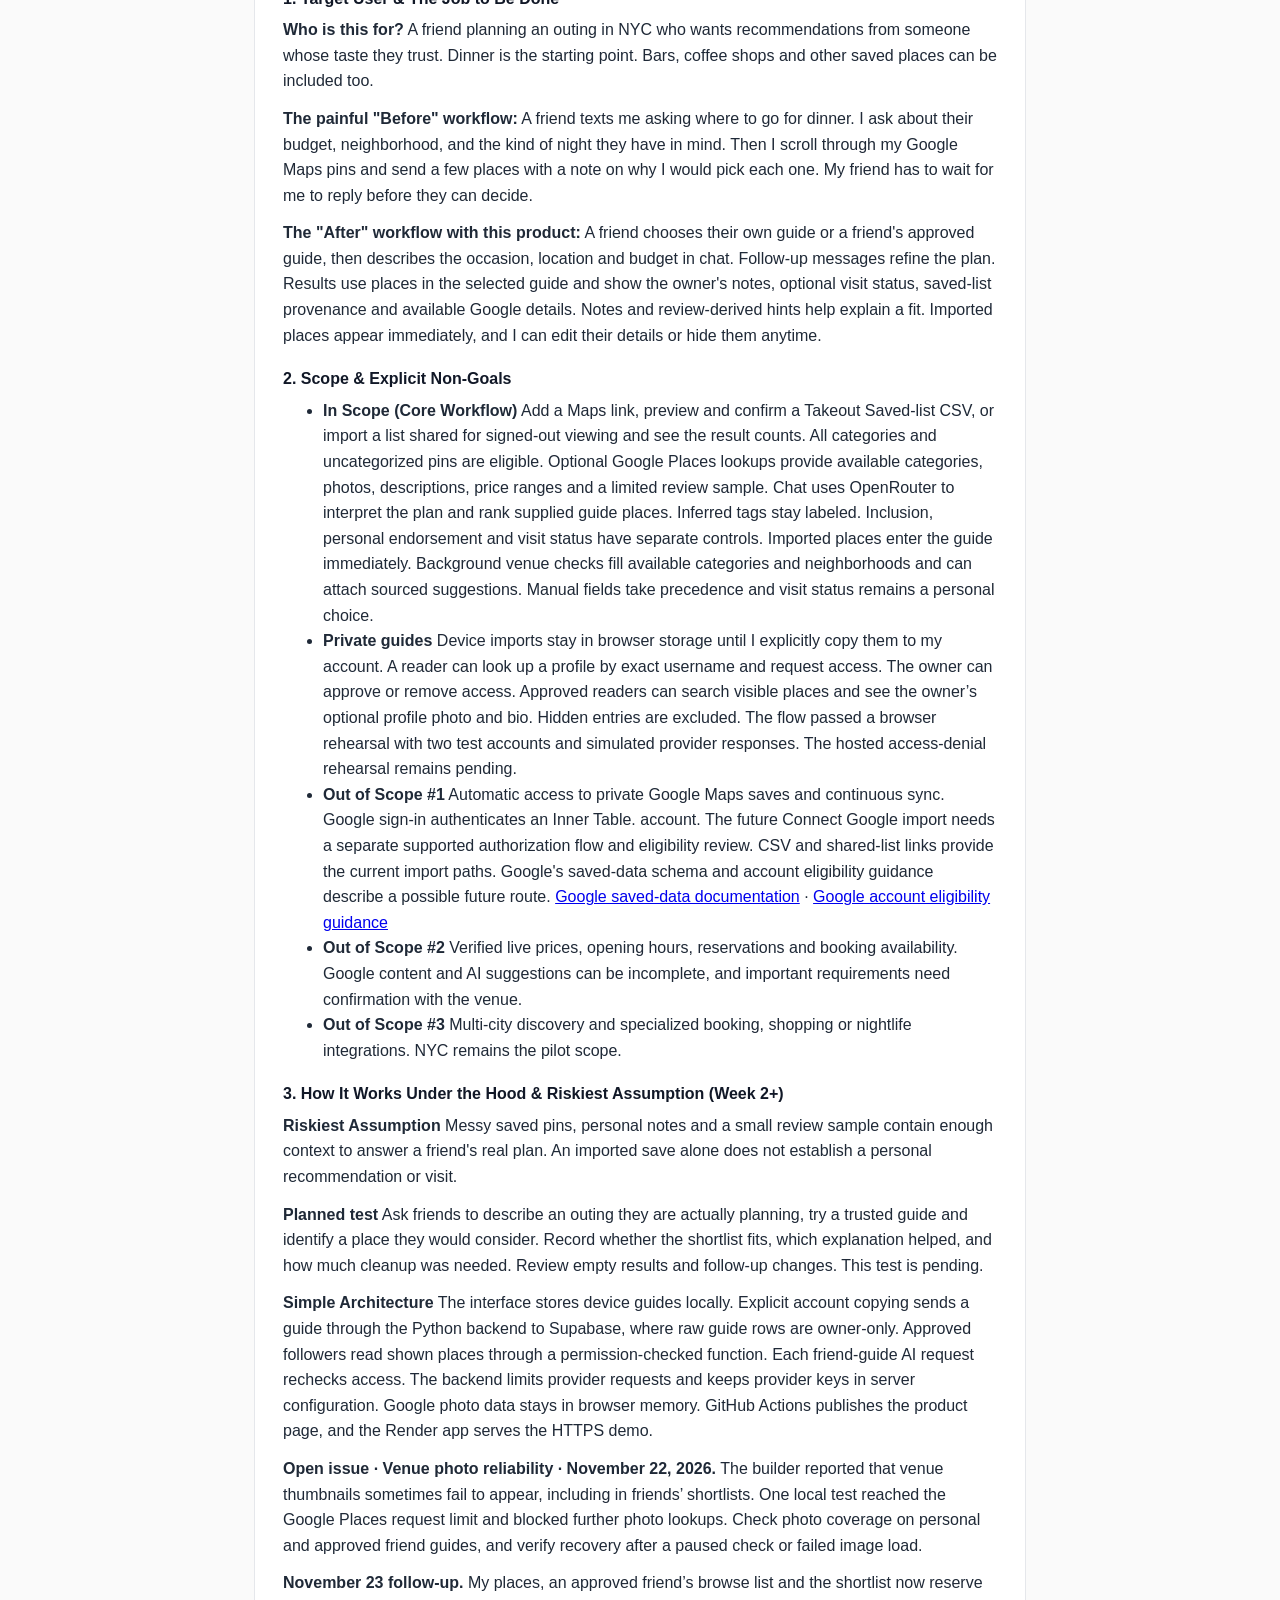
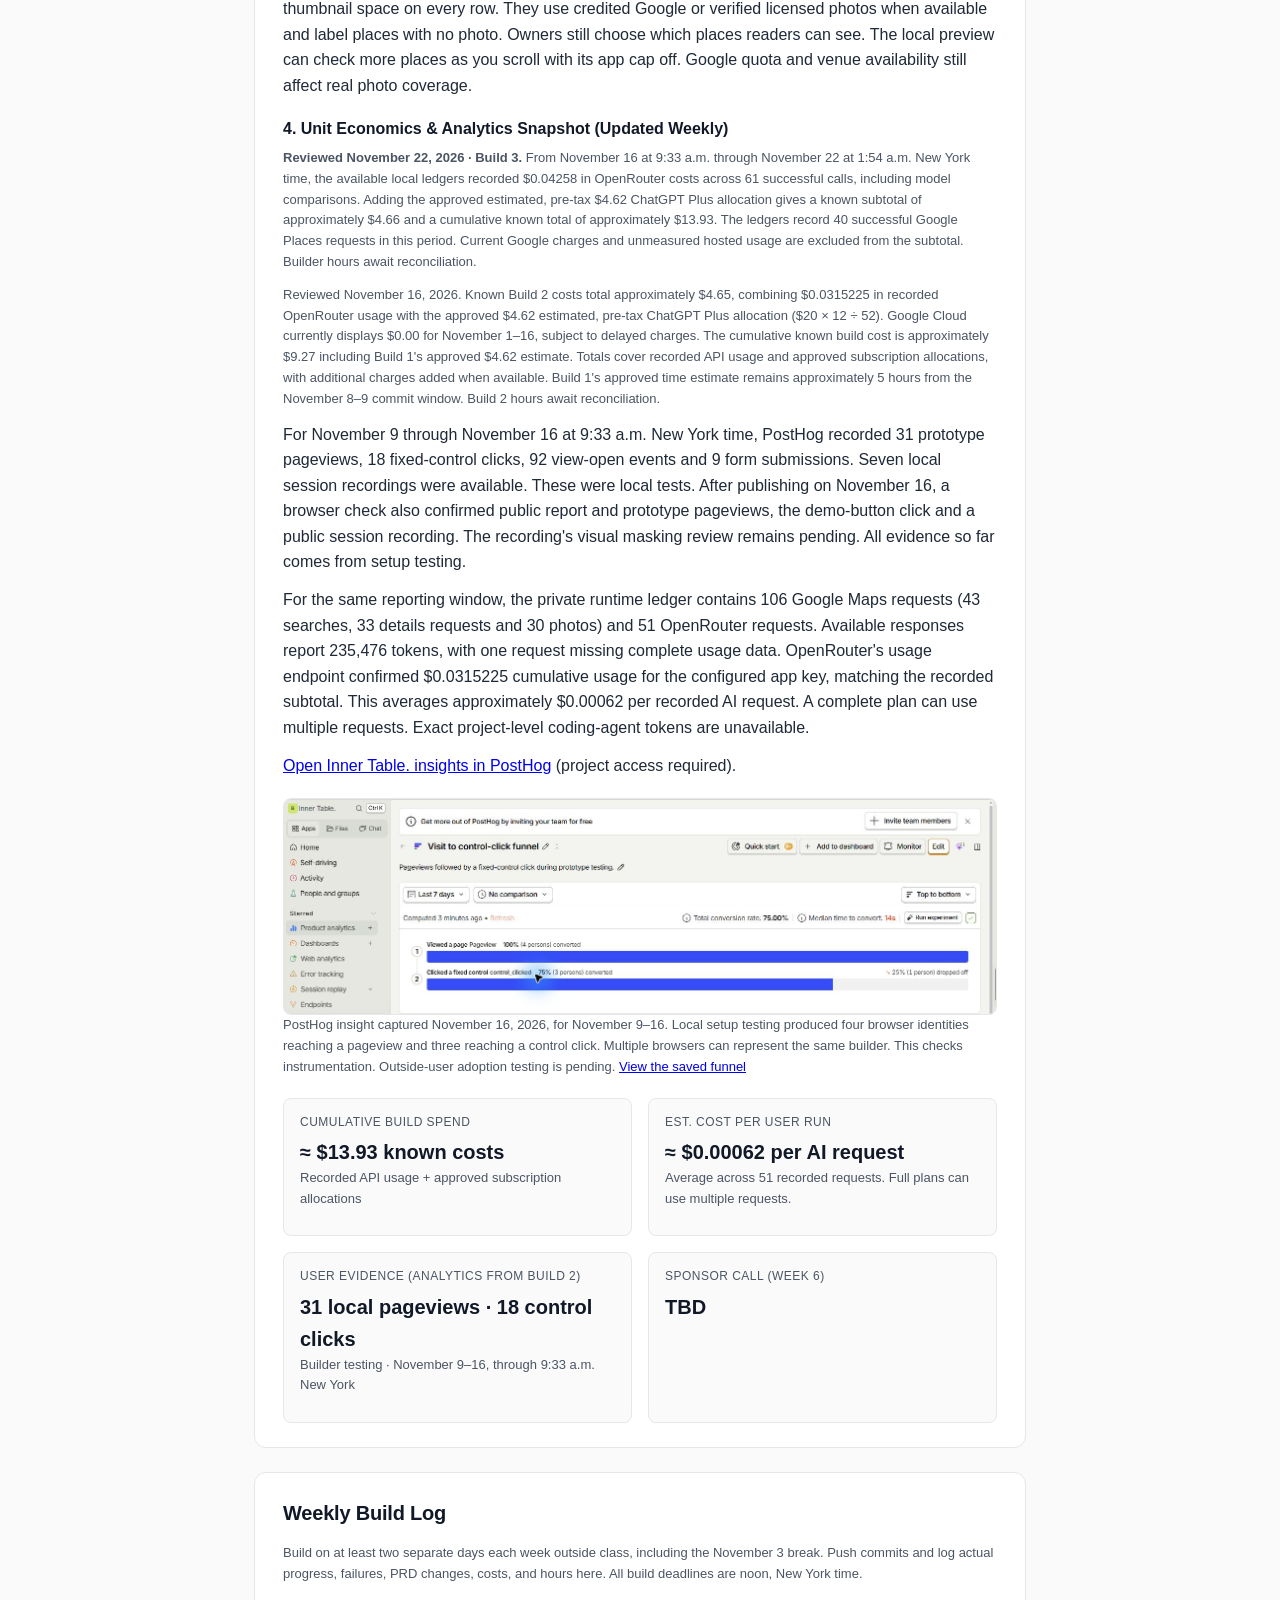
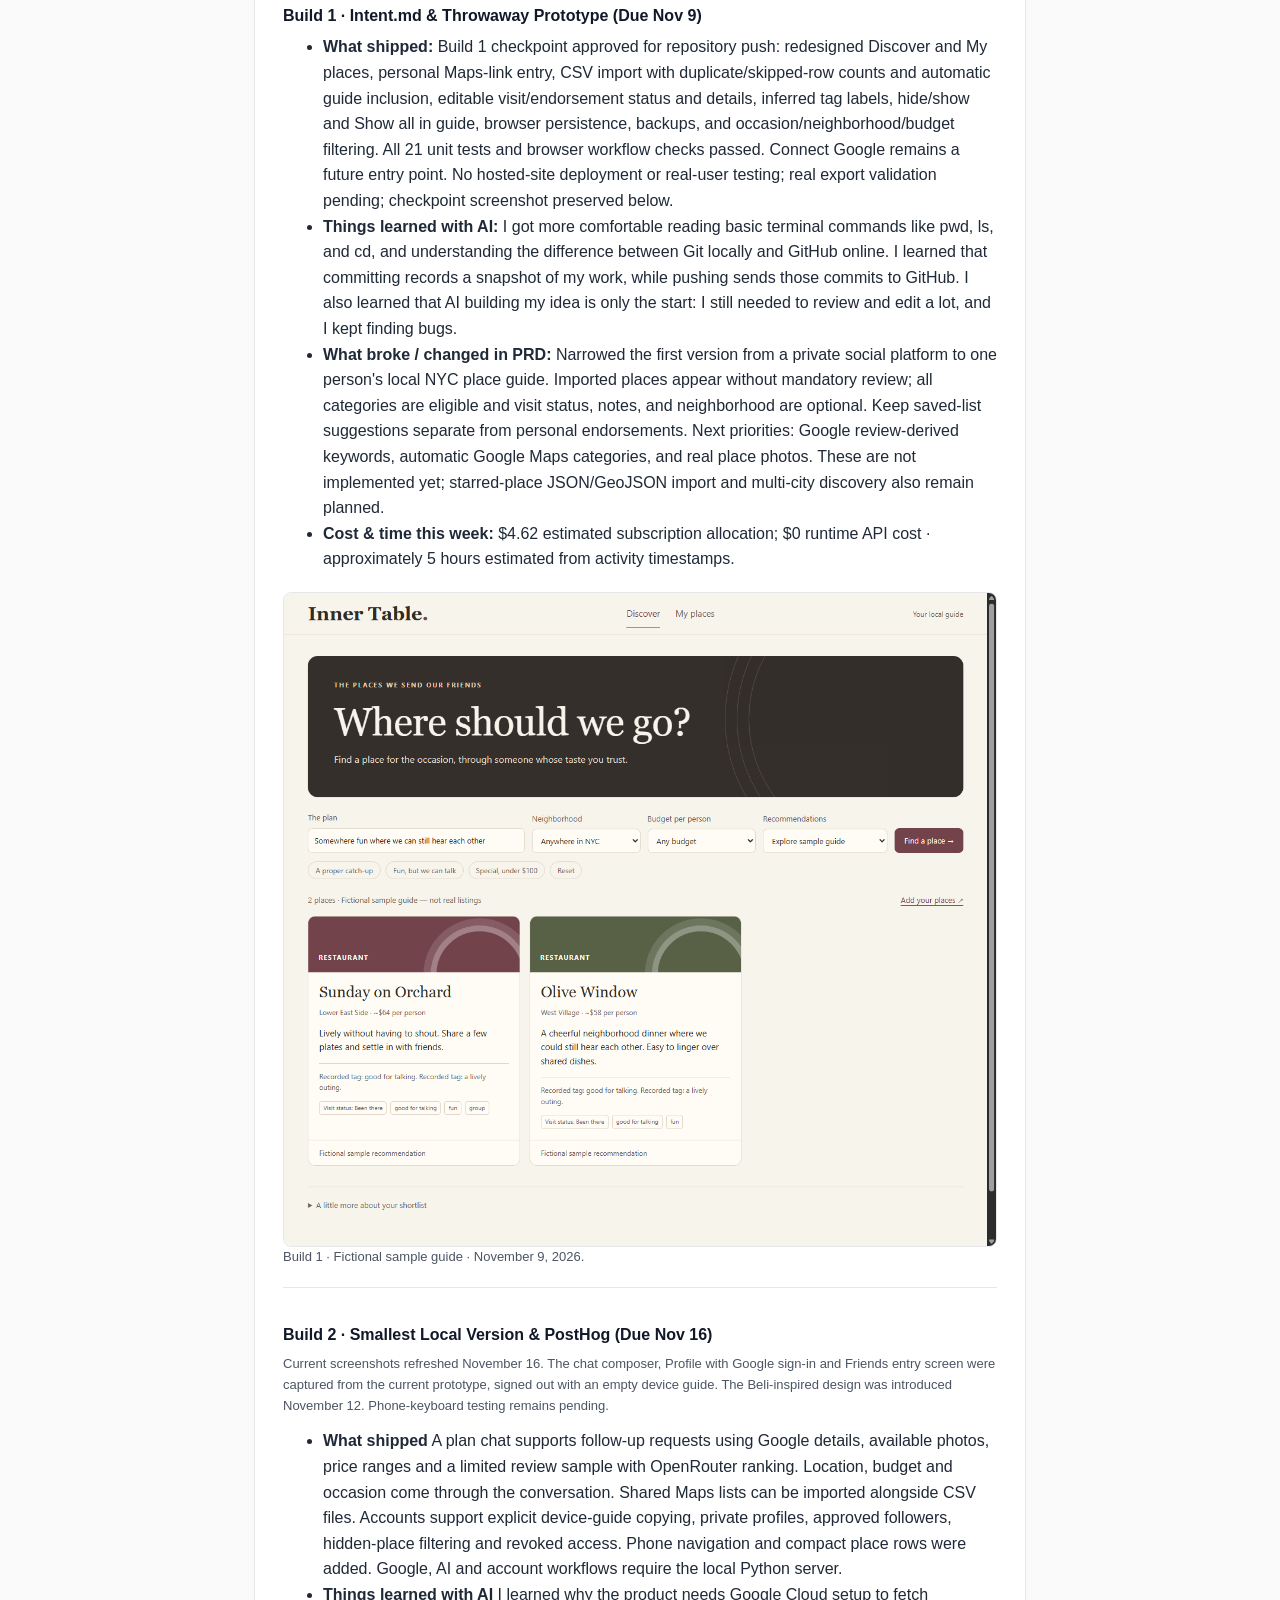
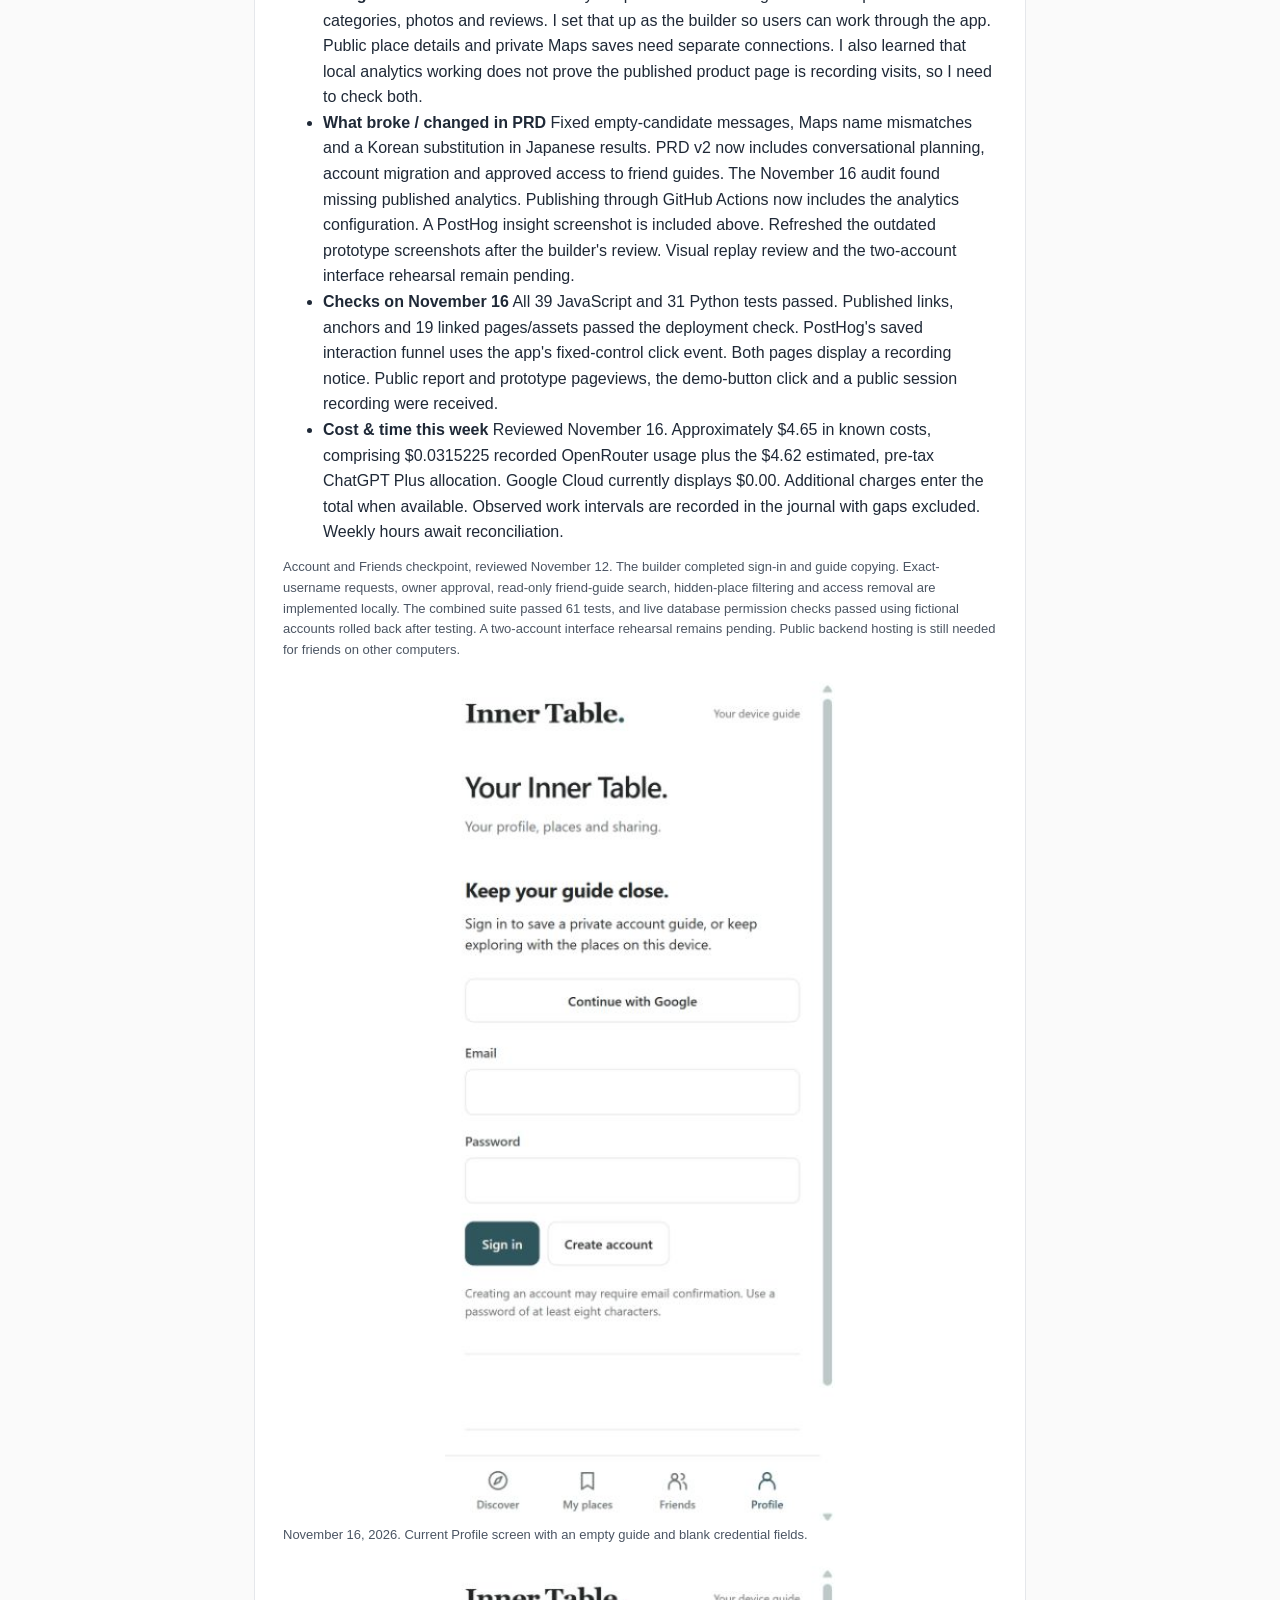
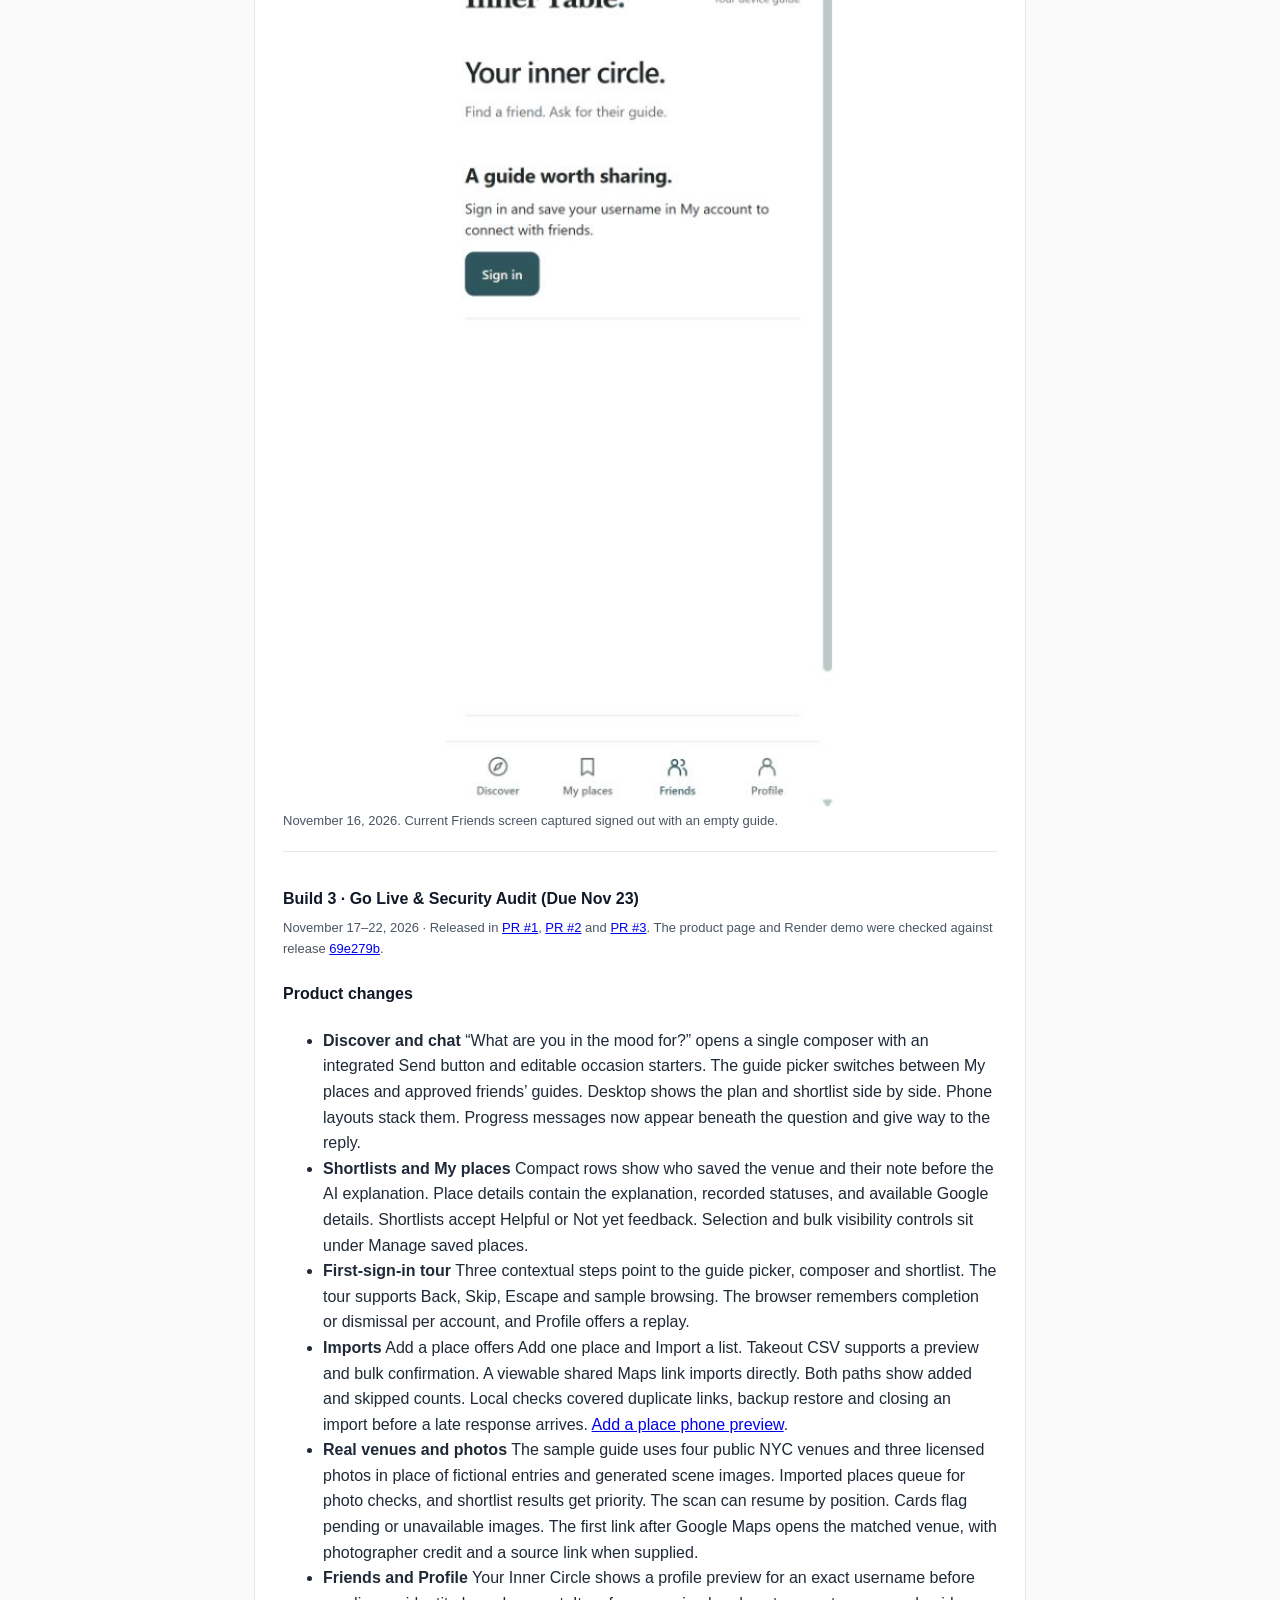
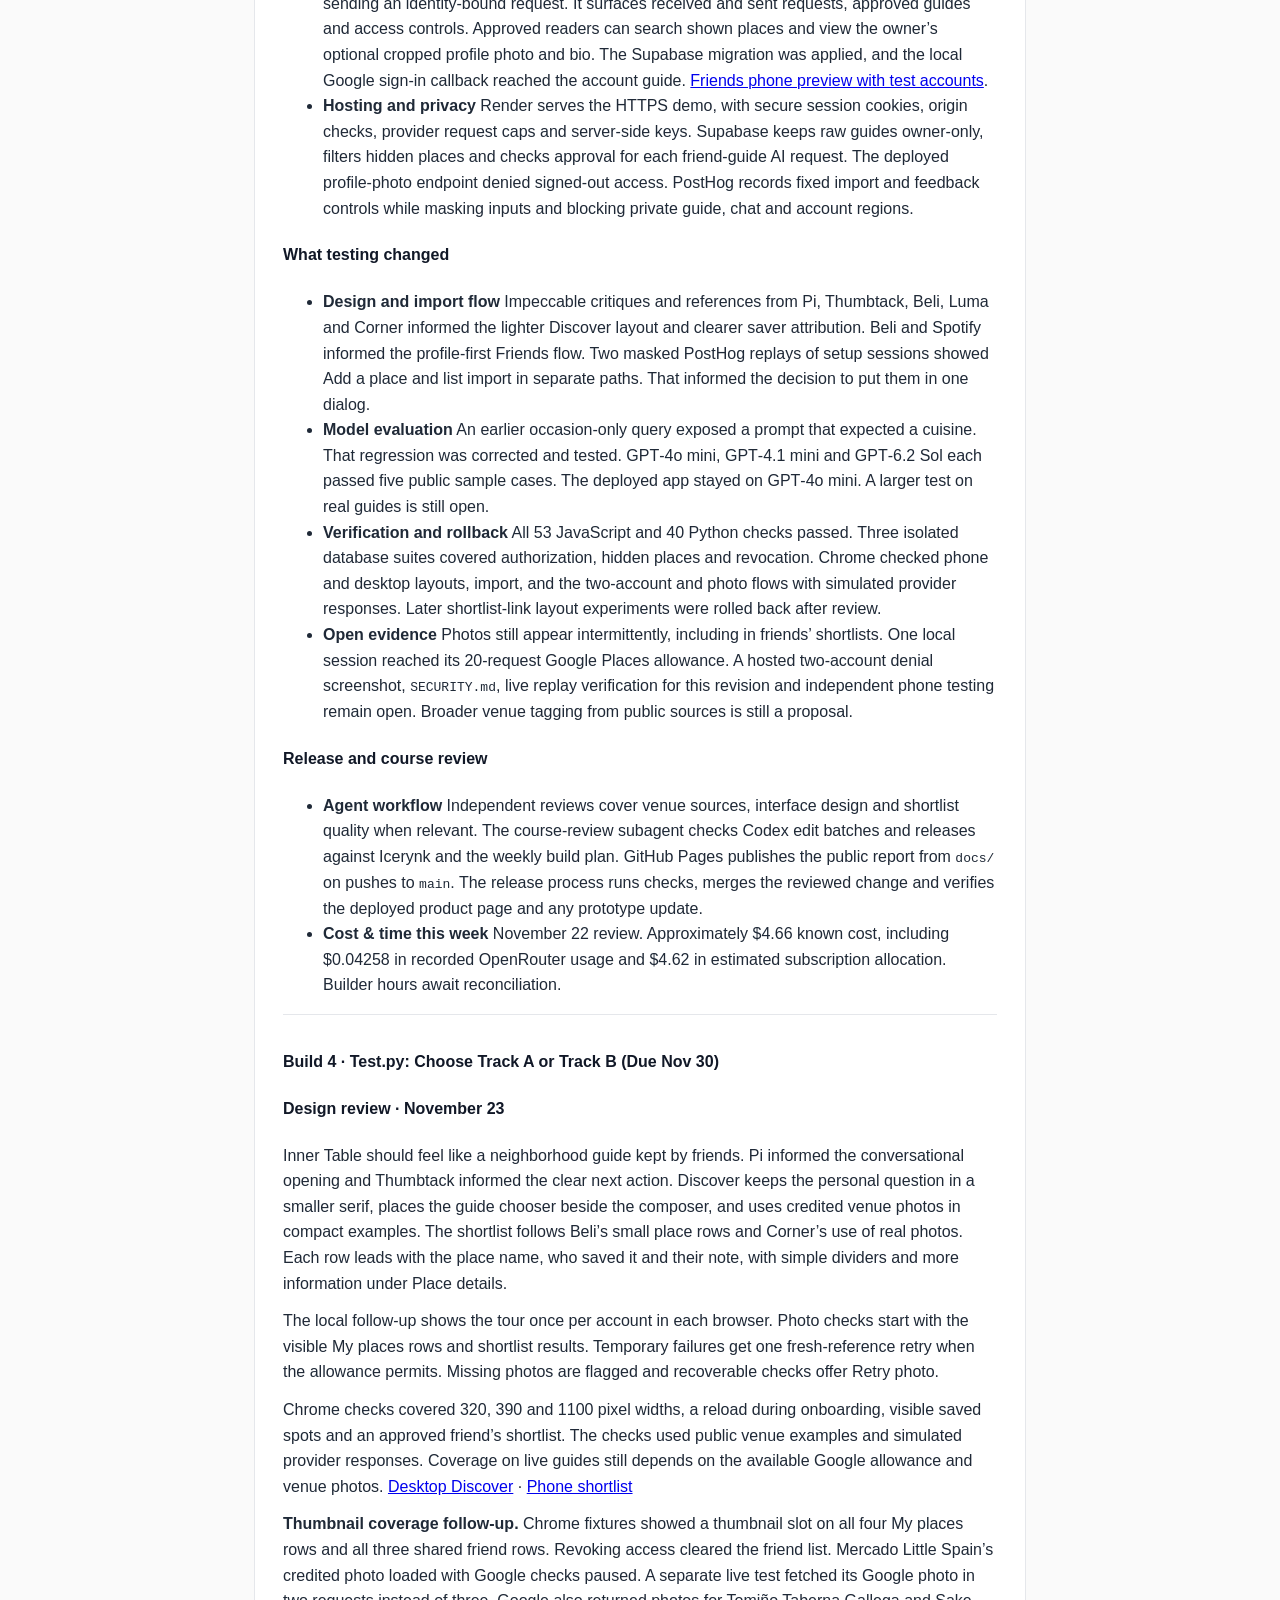
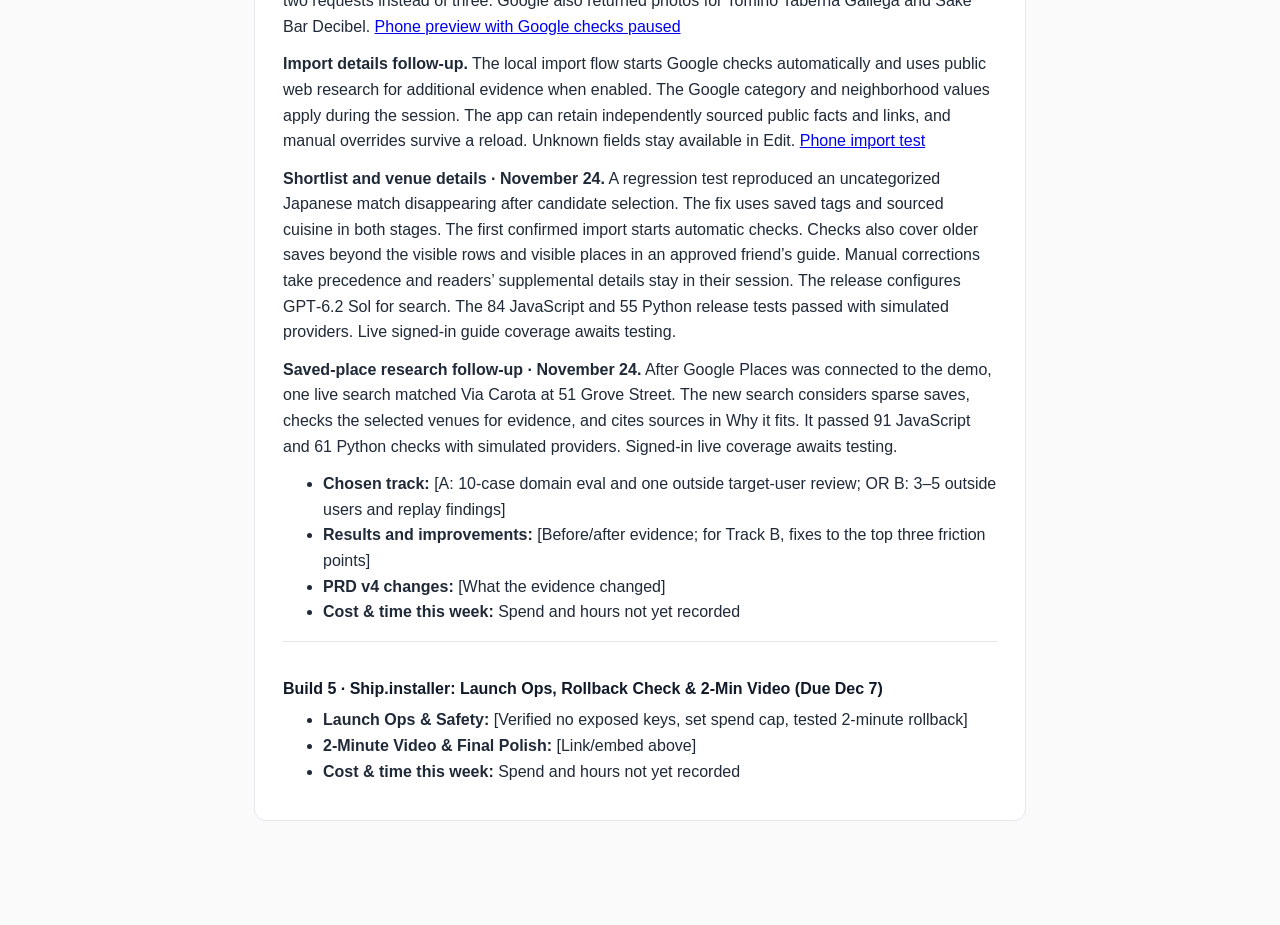
==== commit a1dcf1f8: "Research saved venues before ranking recommendations" ====
--- a/docs/index.html
+++ b/docs/index.html
@@ -306,6 +306,7 @@
         <p><strong>Thumbnail coverage follow-up.</strong> Chrome fixtures showed a thumbnail slot on all four My places rows and all three shared friend rows. Revoking access cleared the friend list. Mercado Little Spain’s credited photo loaded with Google checks paused. A separate live test fetched its Google photo in two requests instead of three. Google also returned photos for Tomiño Taberna Gallega and Sake Bar Decibel. <a href="assets/build-4-thumbnail-coverage.png">Phone preview with Google checks paused</a></p>
         <p><strong>Import details follow-up.</strong> The local import flow starts Google checks automatically and uses public web research for additional evidence when enabled. The Google category and neighborhood values apply during the session. The app can retain independently sourced public facts and links, and manual overrides survive a reload. Unknown fields stay available in Edit. <a href="assets/build-4-import-enrichment.png">Phone import test</a></p>
         <p><strong>Shortlist and venue details · November 24.</strong> A regression test reproduced an uncategorized Japanese match disappearing after candidate selection. The fix uses saved tags and sourced cuisine in both stages. The first confirmed import starts automatic checks. Checks also cover older saves beyond the visible rows and visible places in an approved friend’s guide. Manual corrections take precedence and readers’ supplemental details stay in their session. The release configures GPT‑6.2 Sol for search. The 84 JavaScript and 55 Python release tests passed with simulated providers. Live signed-in guide coverage awaits testing.</p>
+        <p><strong>Saved-place research follow-up · November 24.</strong> After Google Places was connected to the demo, one live search matched Via Carota at 51 Grove Street. The new search considers sparse saves, checks the selected venues for evidence, and cites sources in Why it fits. It passed 91 JavaScript and 61 Python checks with simulated providers. Signed-in live coverage awaits testing.</p>
         <ul>
           <li><strong>Chosen track:</strong> [A: 10-case domain eval and one outside target-user review; OR B: 3–5 outside users and replay findings]</li>
           <li><strong>Results and improvements:</strong> [Before/after evidence; for Track B, fixes to the top three friction points]</li>
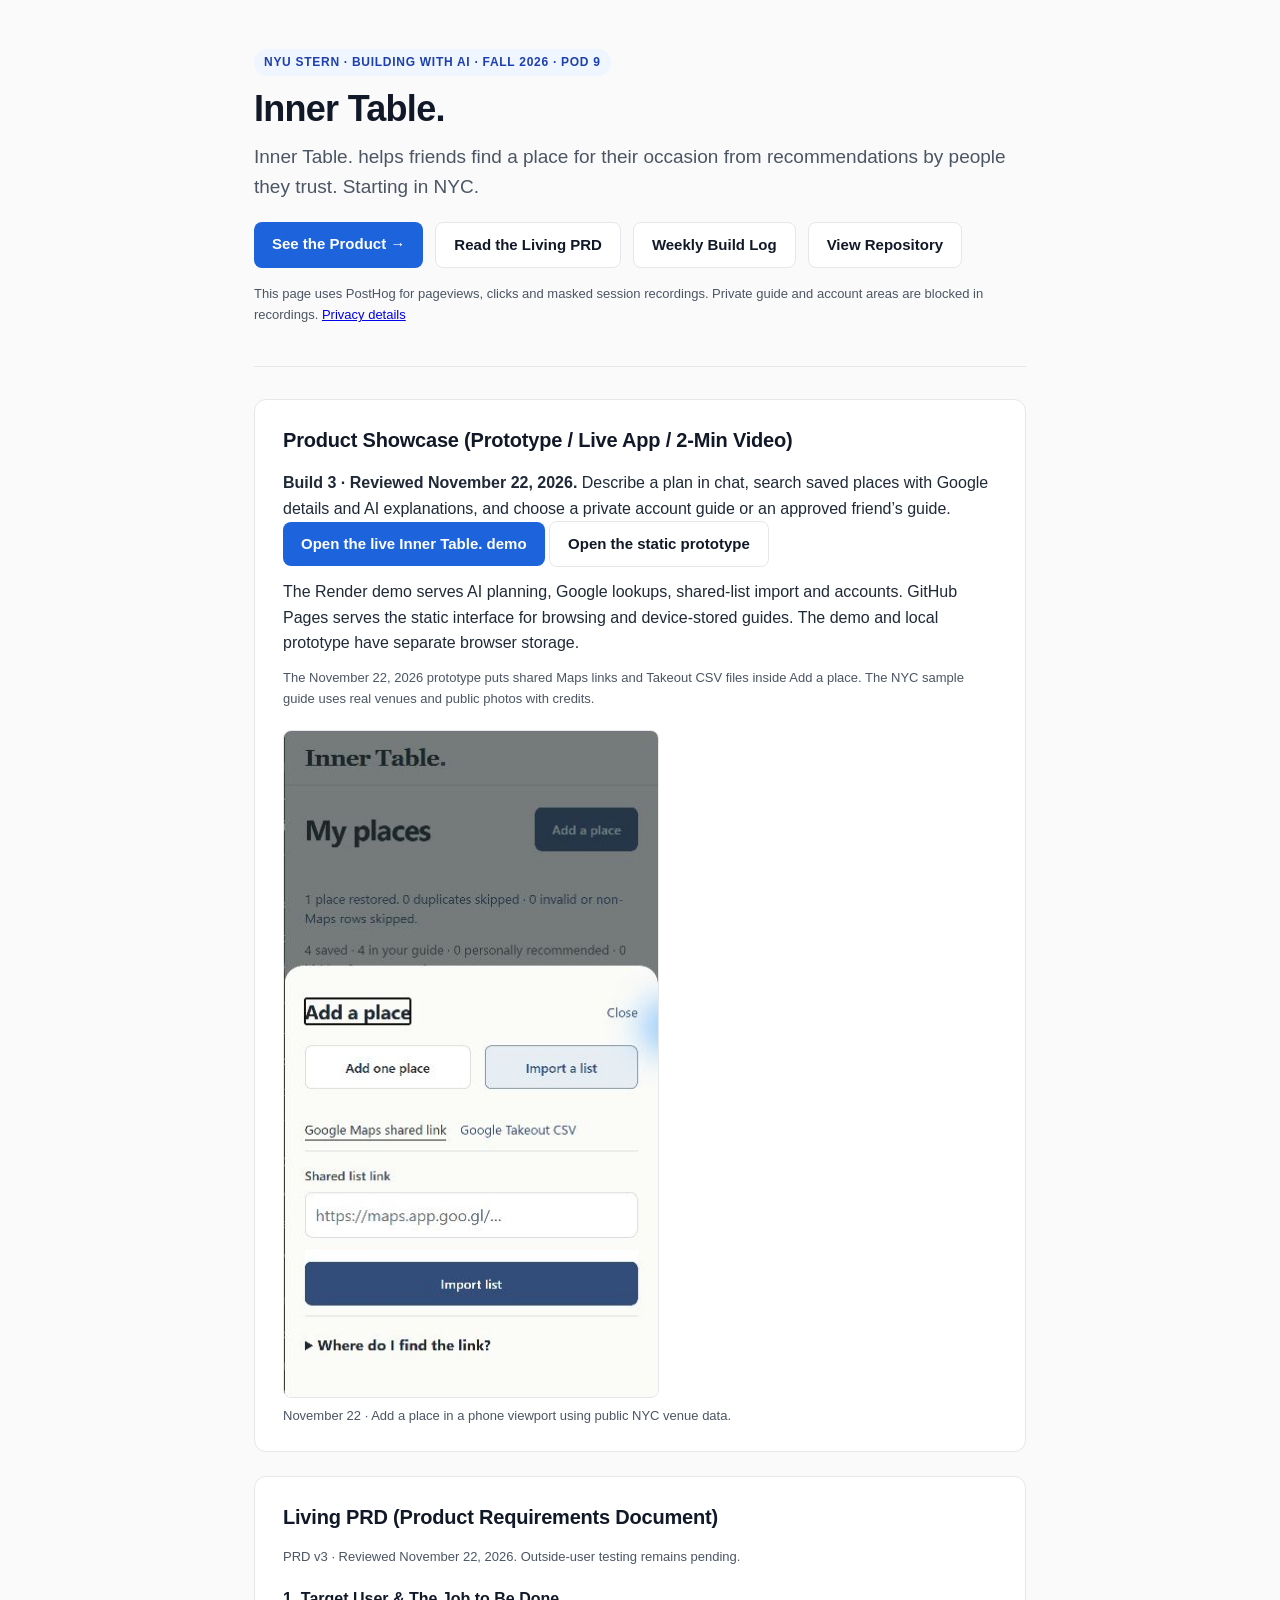
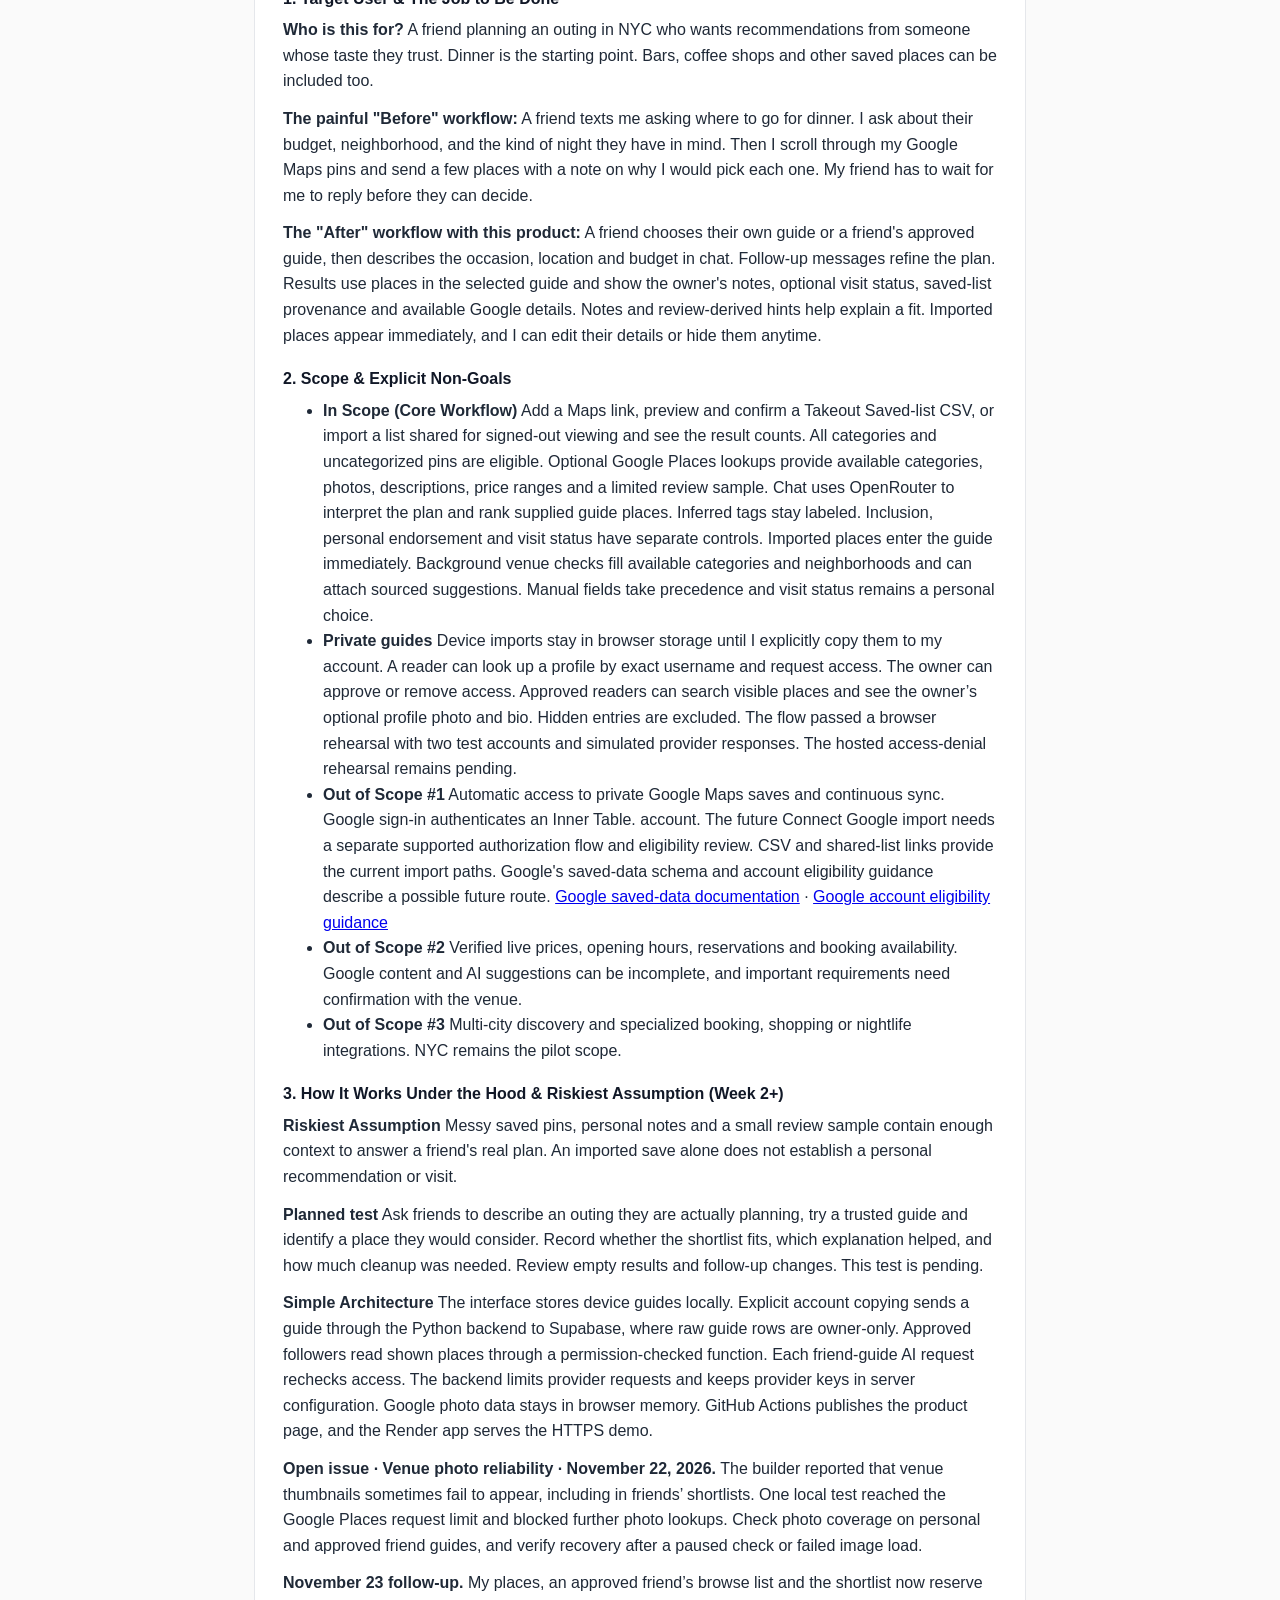
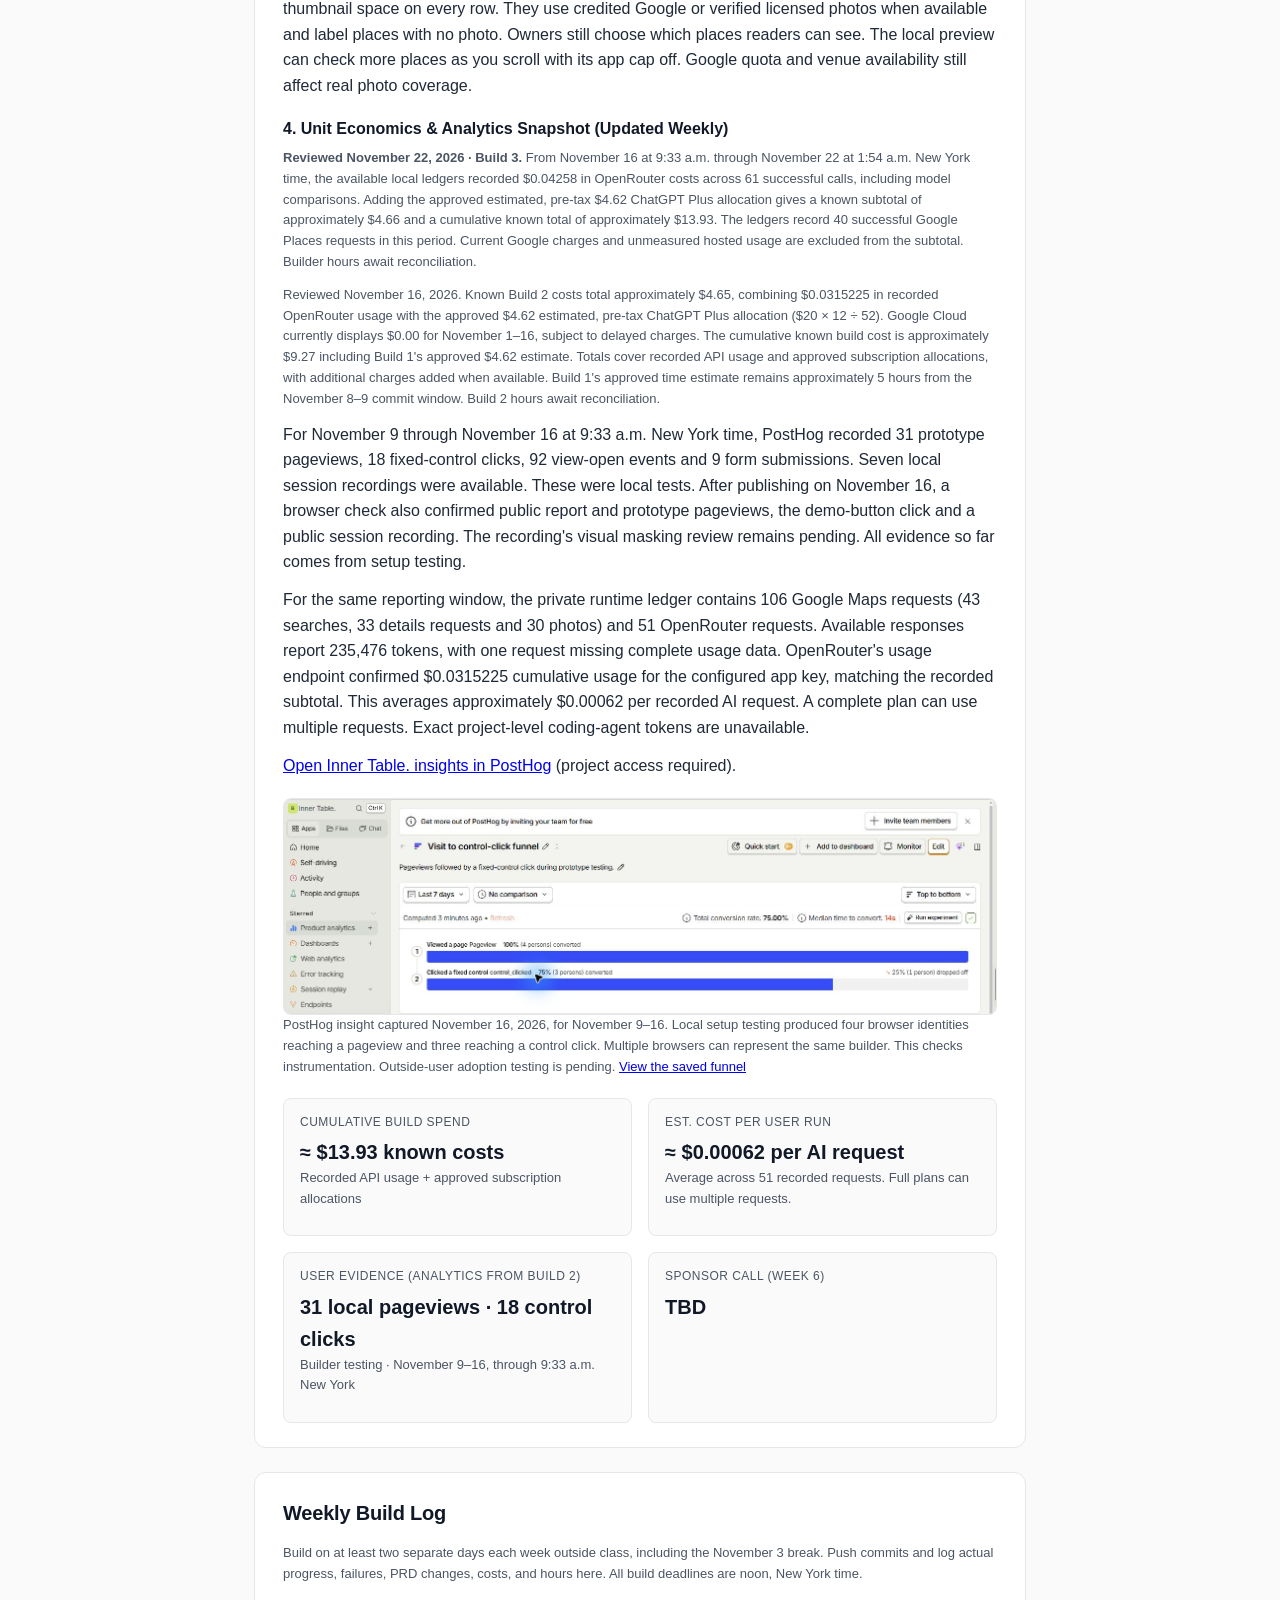
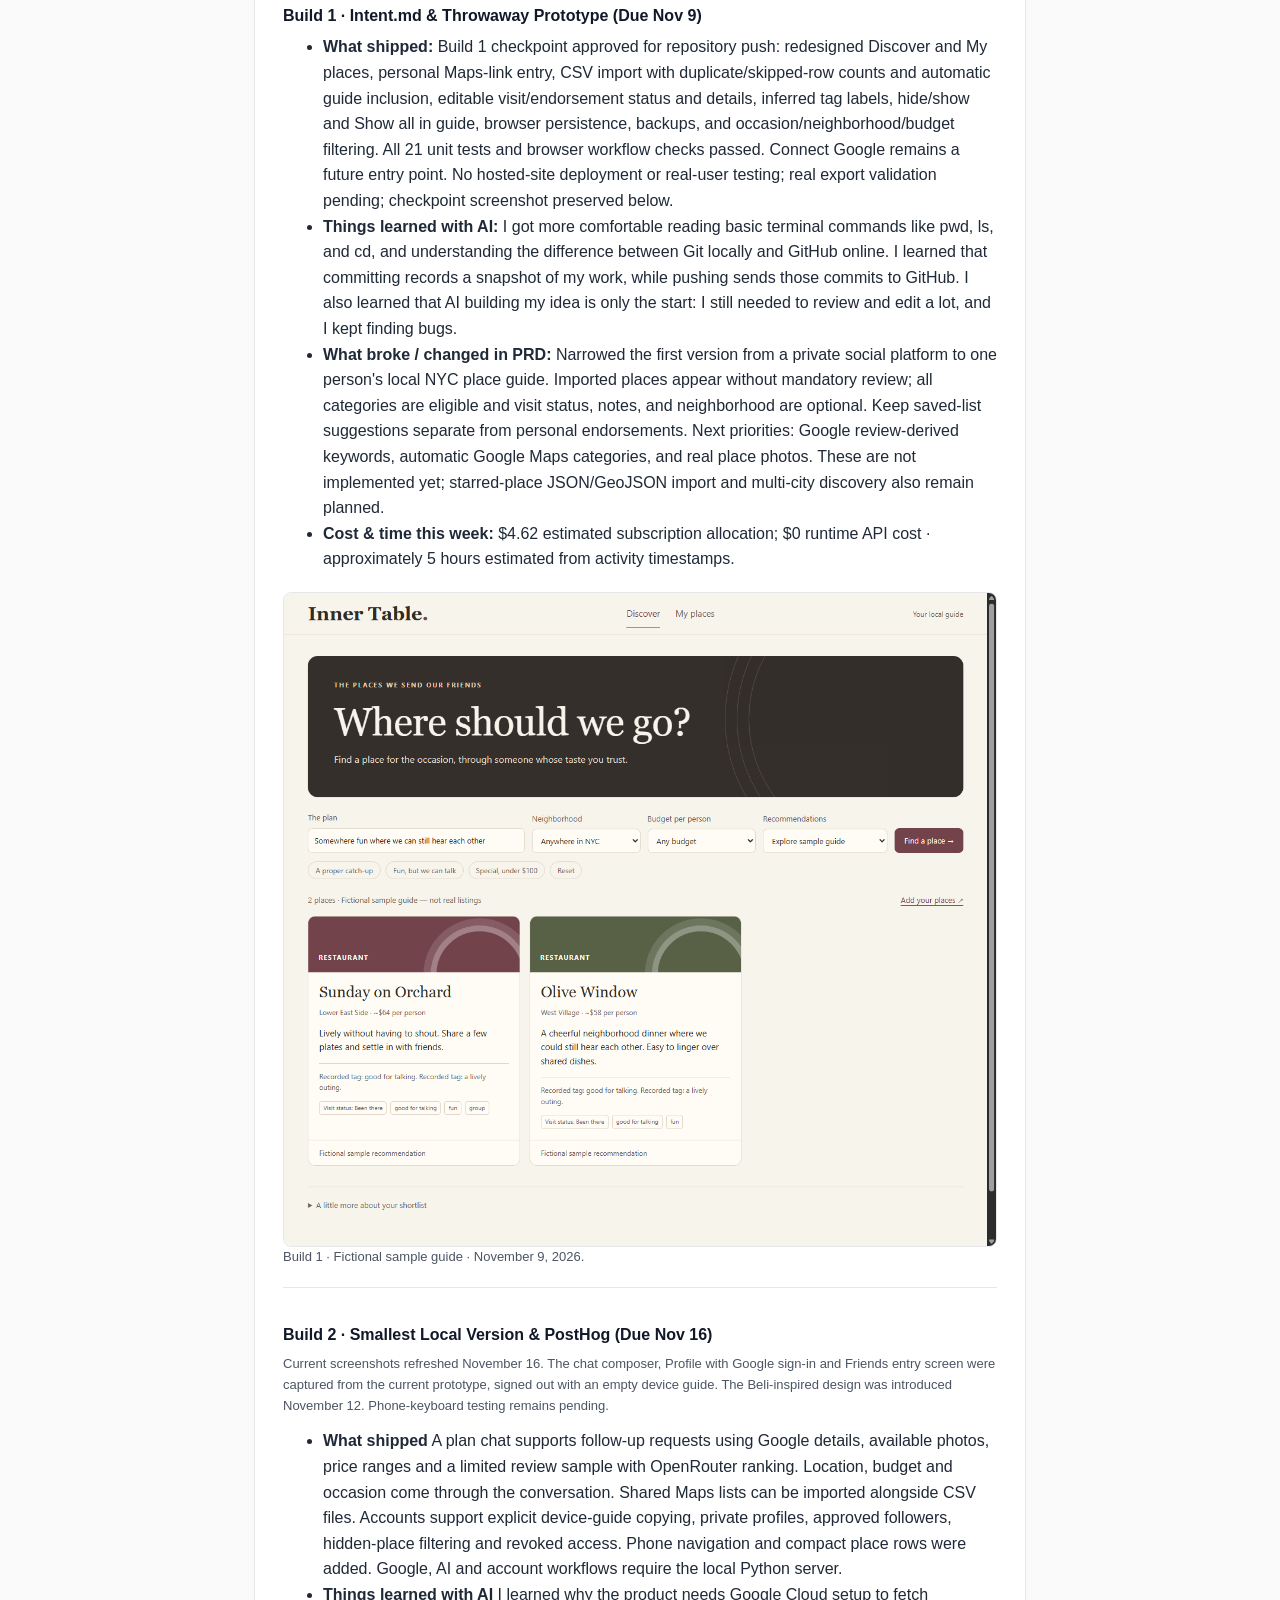
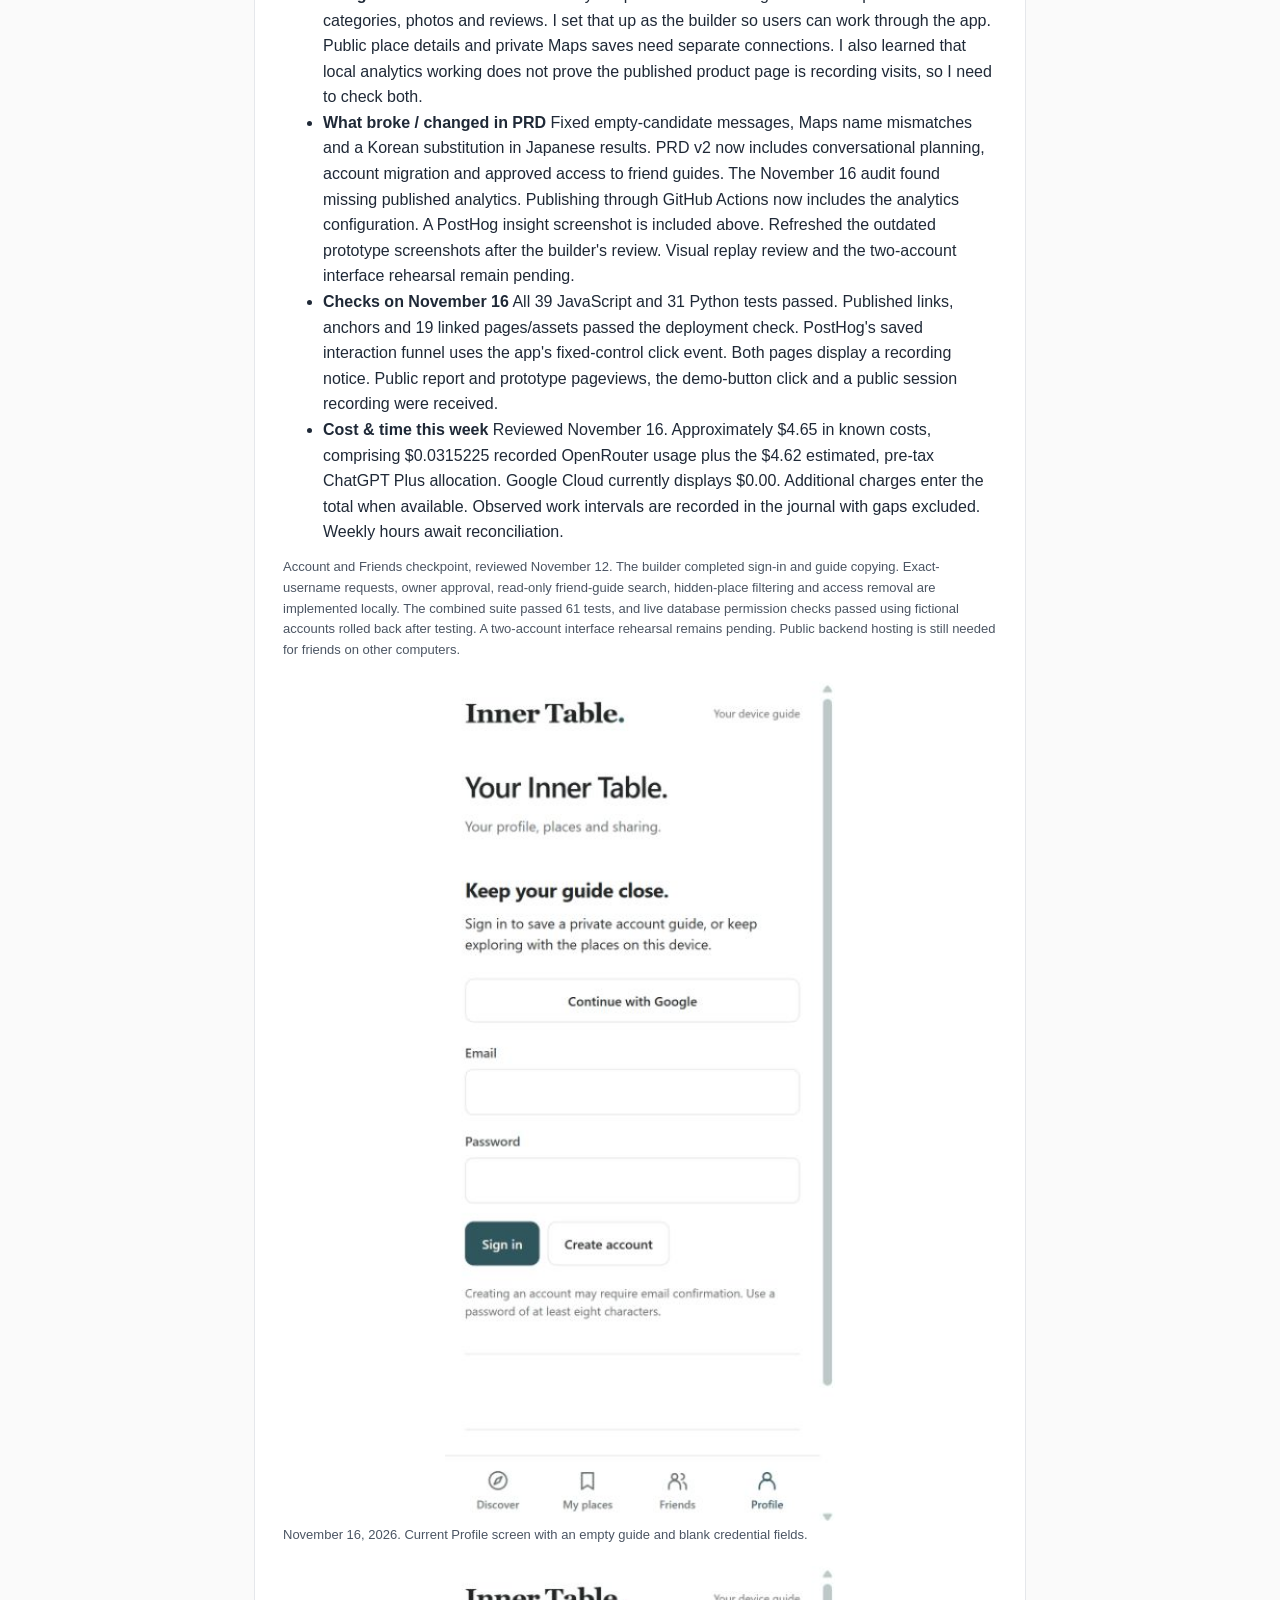
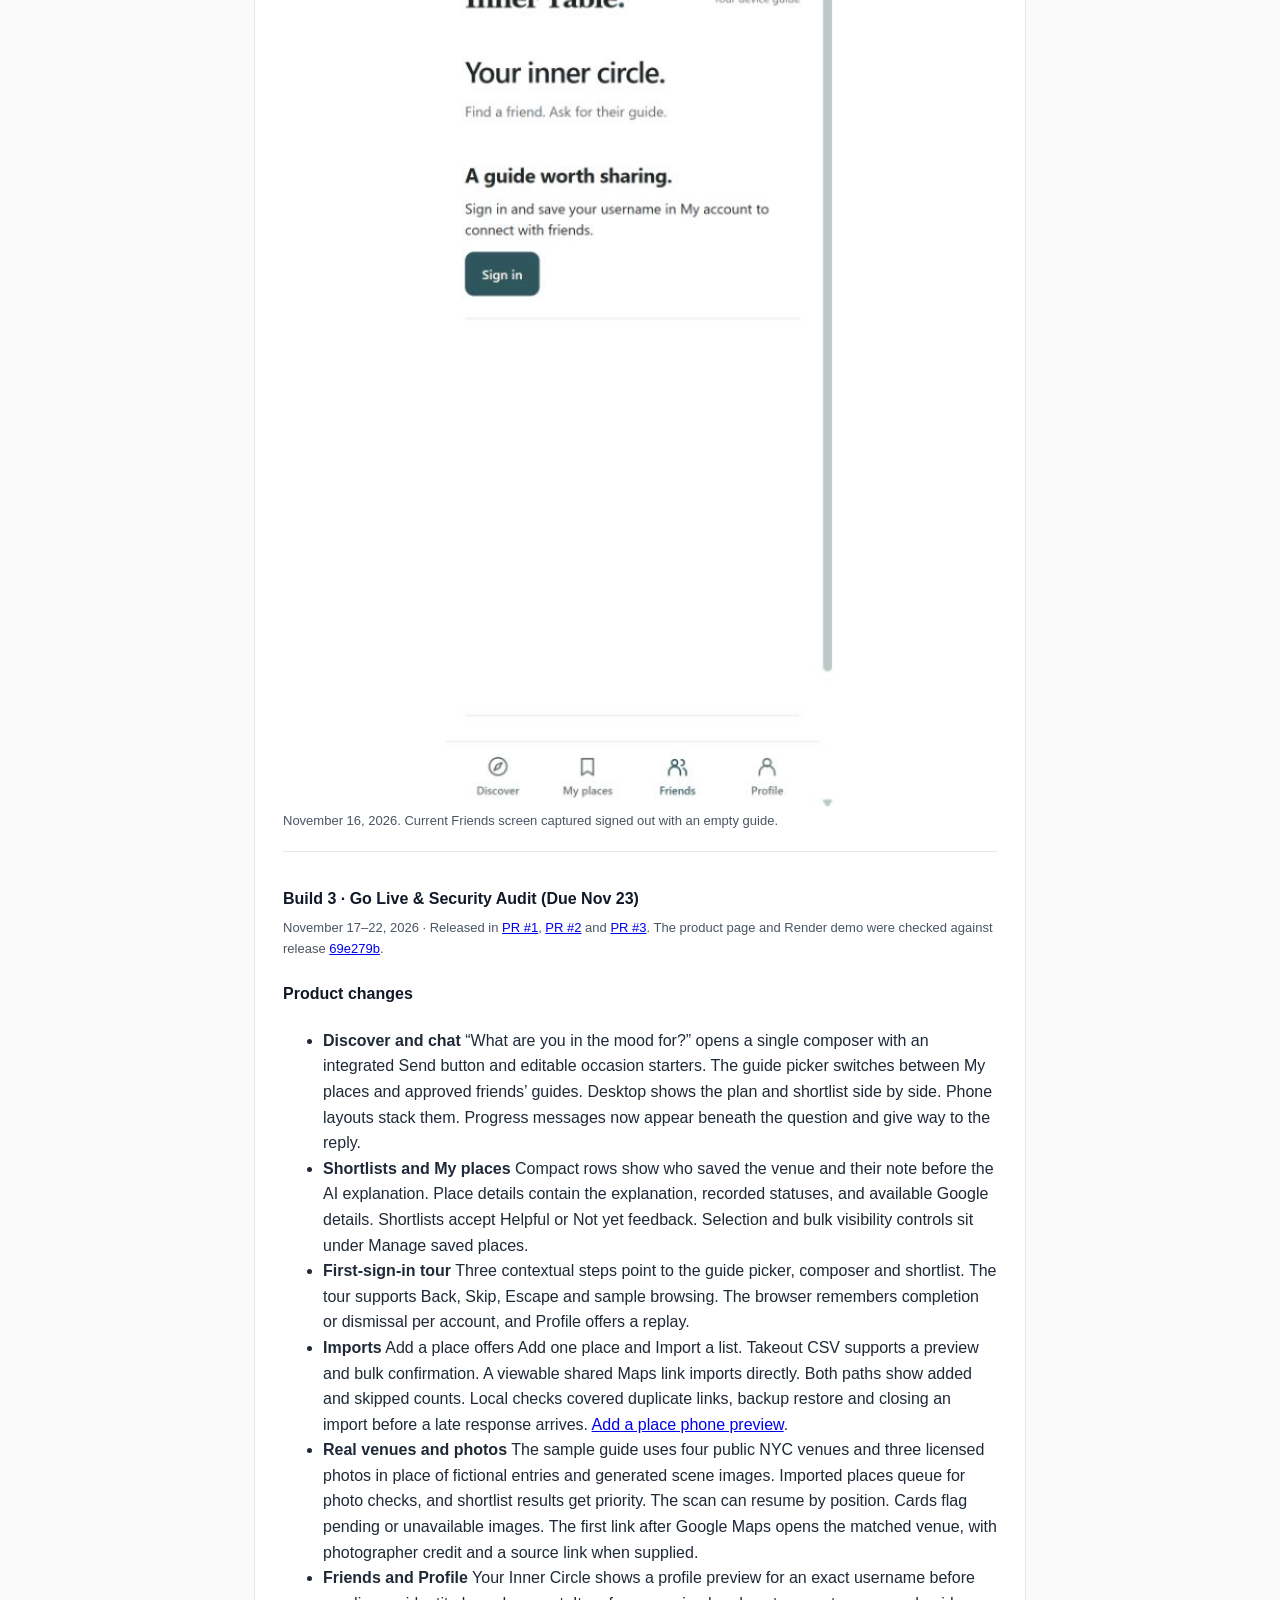
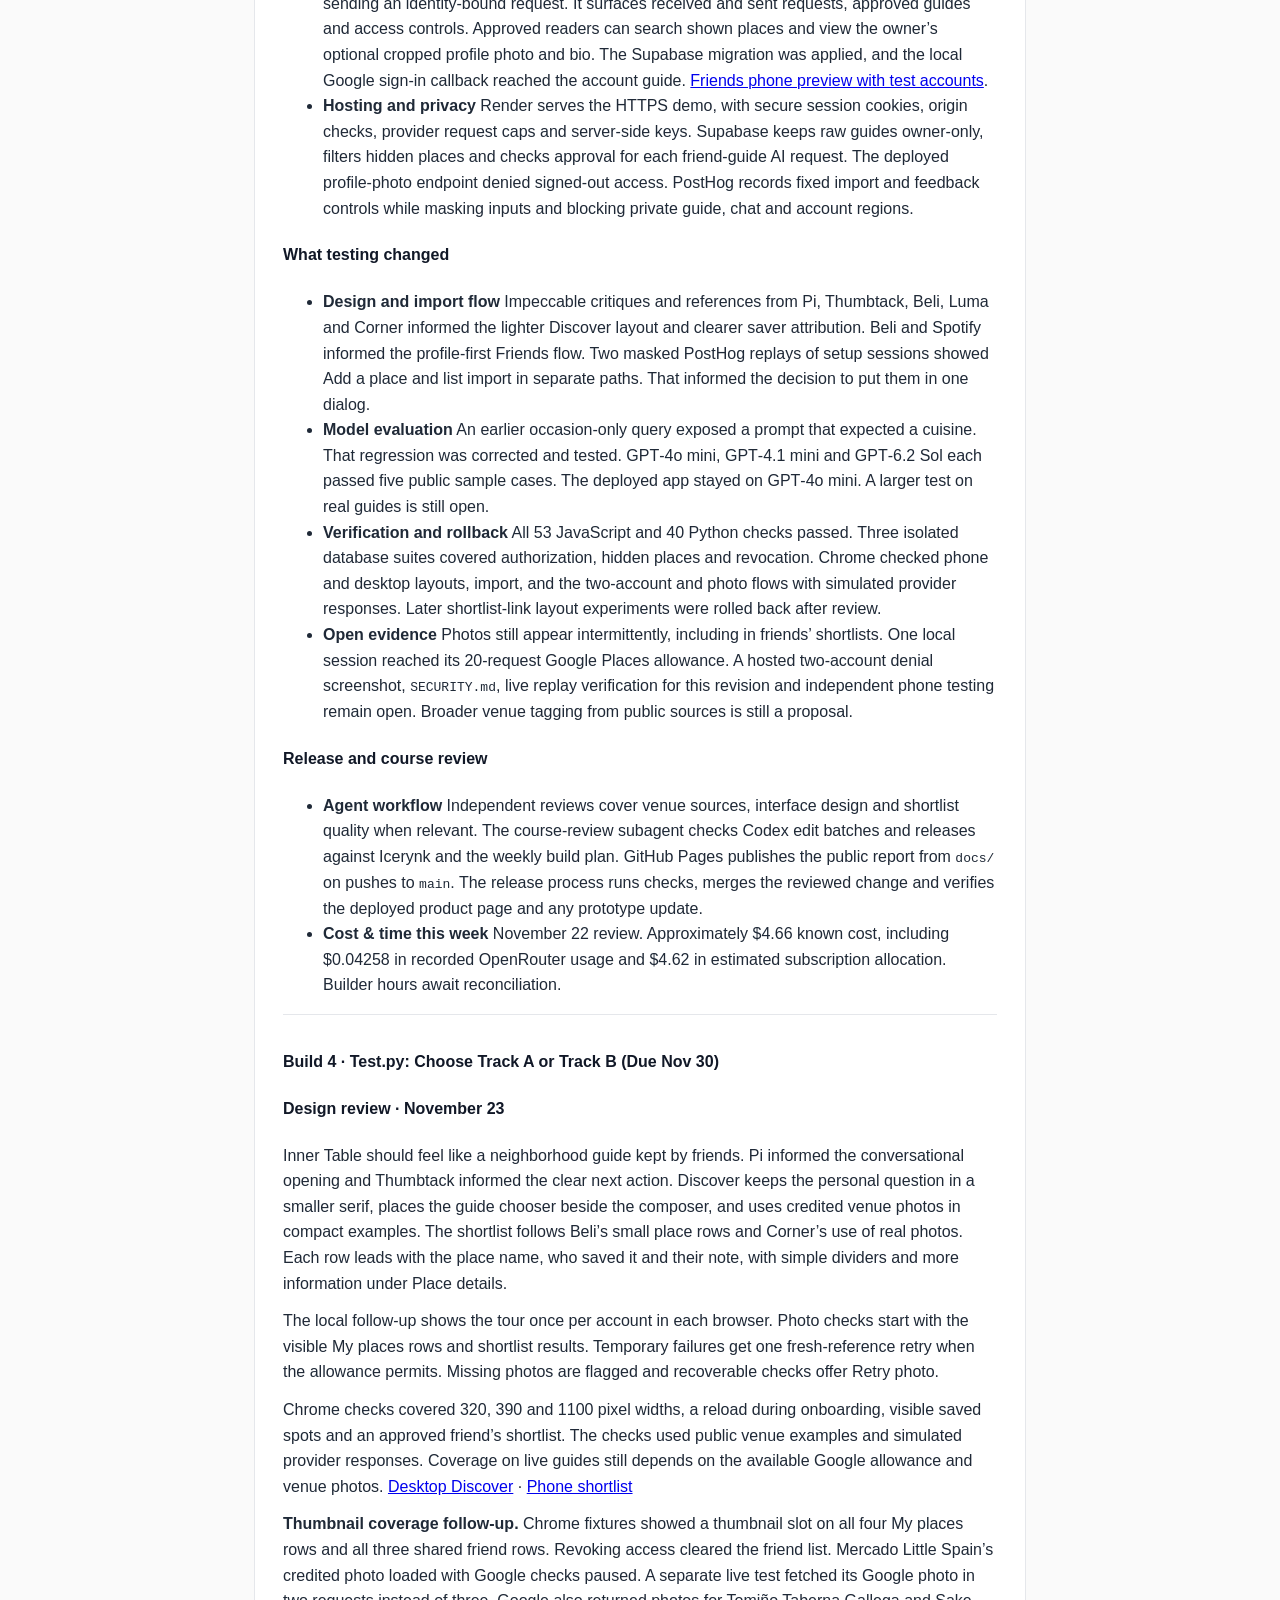
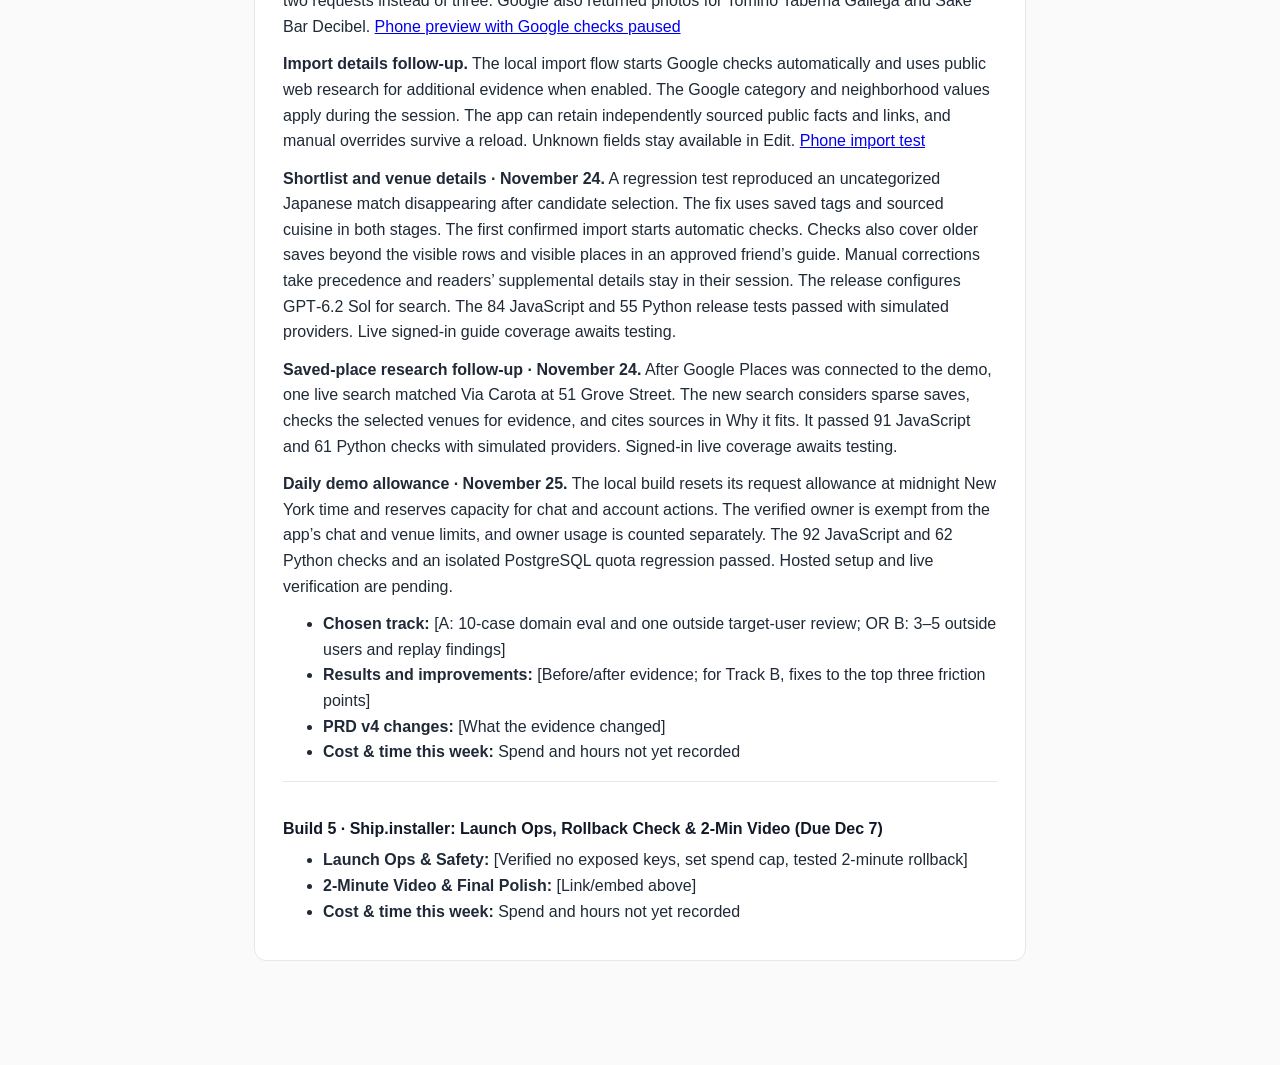
==== commit 2772bb45: "Reset demo allowances daily and exempt the verified owner" ====
--- a/docs/index.html
+++ b/docs/index.html
@@ -307,6 +307,7 @@
         <p><strong>Import details follow-up.</strong> The local import flow starts Google checks automatically and uses public web research for additional evidence when enabled. The Google category and neighborhood values apply during the session. The app can retain independently sourced public facts and links, and manual overrides survive a reload. Unknown fields stay available in Edit. <a href="assets/build-4-import-enrichment.png">Phone import test</a></p>
         <p><strong>Shortlist and venue details · November 24.</strong> A regression test reproduced an uncategorized Japanese match disappearing after candidate selection. The fix uses saved tags and sourced cuisine in both stages. The first confirmed import starts automatic checks. Checks also cover older saves beyond the visible rows and visible places in an approved friend’s guide. Manual corrections take precedence and readers’ supplemental details stay in their session. The release configures GPT‑6.2 Sol for search. The 84 JavaScript and 55 Python release tests passed with simulated providers. Live signed-in guide coverage awaits testing.</p>
         <p><strong>Saved-place research follow-up · November 24.</strong> After Google Places was connected to the demo, one live search matched Via Carota at 51 Grove Street. The new search considers sparse saves, checks the selected venues for evidence, and cites sources in Why it fits. It passed 91 JavaScript and 61 Python checks with simulated providers. Signed-in live coverage awaits testing.</p>
+        <p><strong>Daily demo allowance · November 25.</strong> The local build resets its request allowance at midnight New York time and reserves capacity for chat and account actions. The verified owner is exempt from the app’s chat and venue limits, and owner usage is counted separately. The 92 JavaScript and 62 Python checks and an isolated PostgreSQL quota regression passed. Hosted setup and live verification are pending.</p>
         <ul>
           <li><strong>Chosen track:</strong> [A: 10-case domain eval and one outside target-user review; OR B: 3–5 outside users and replay findings]</li>
           <li><strong>Results and improvements:</strong> [Before/after evidence; for Track B, fixes to the top three friction points]</li>
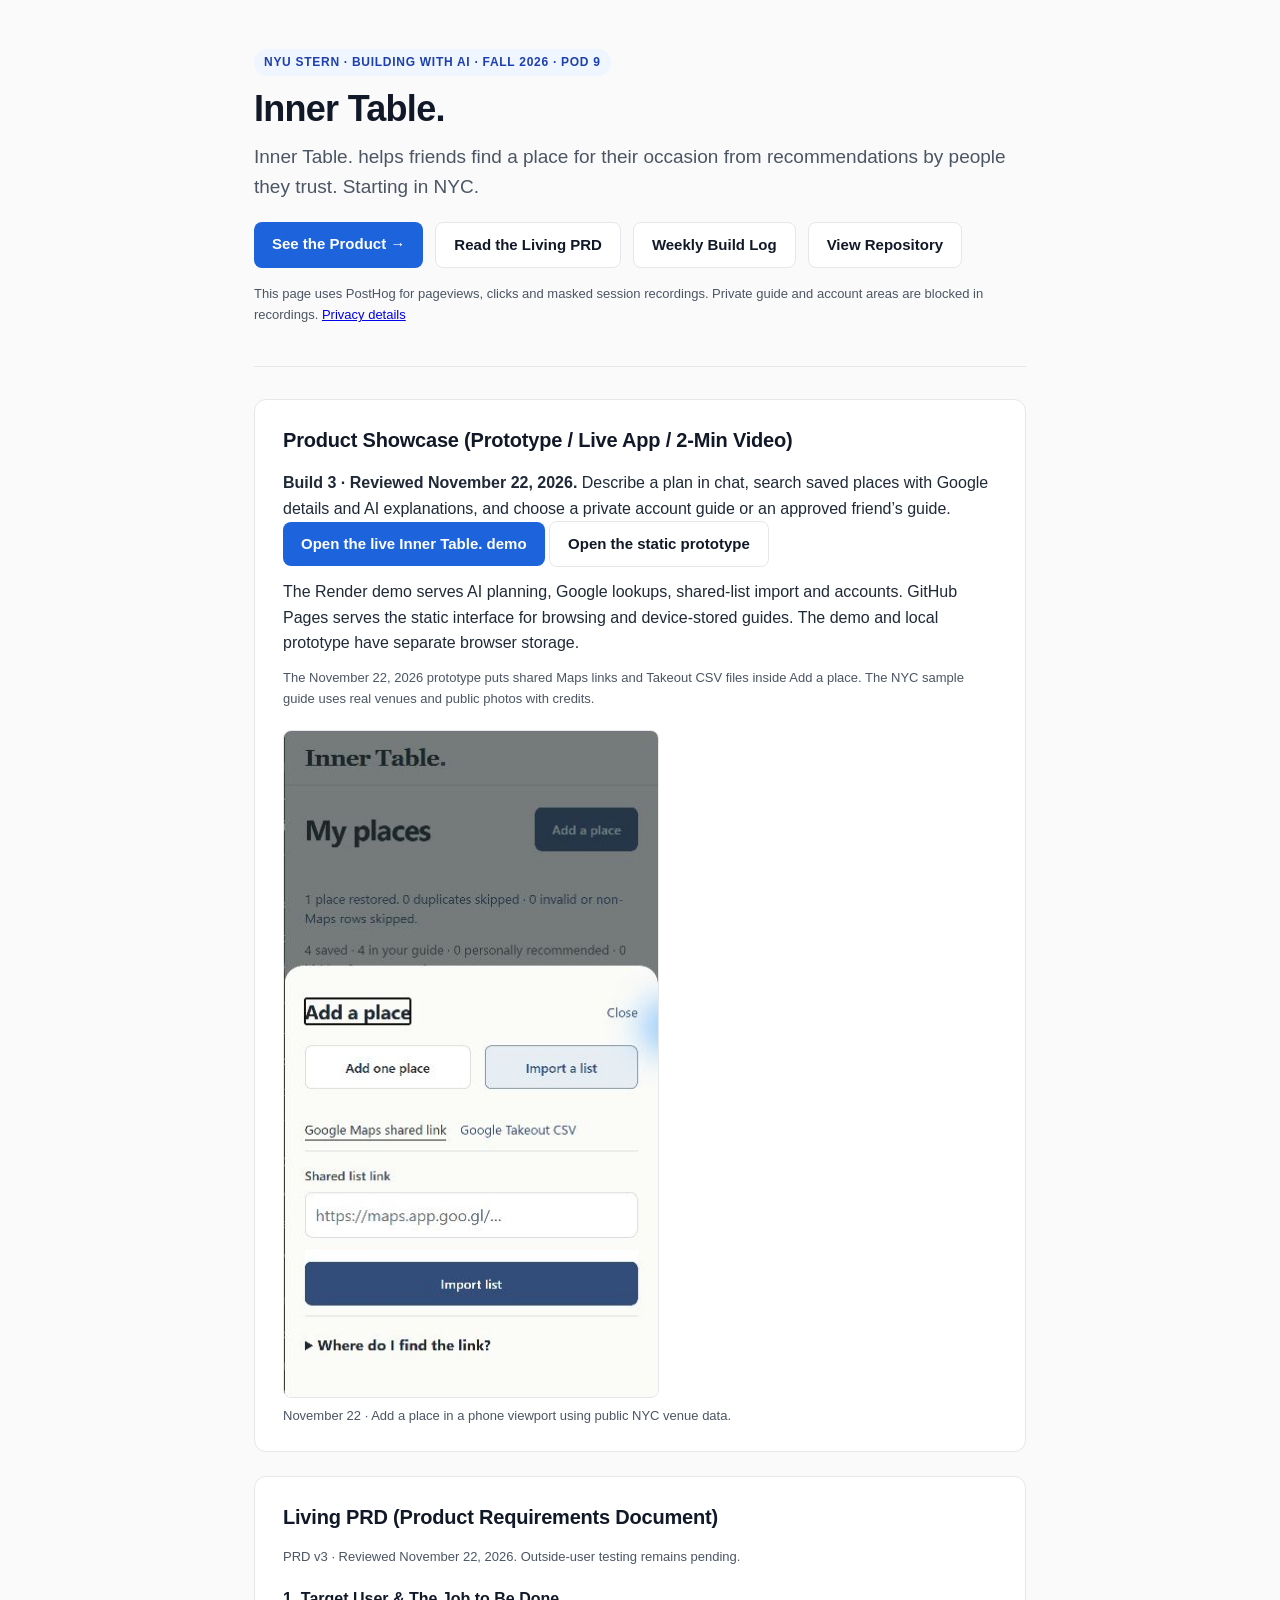
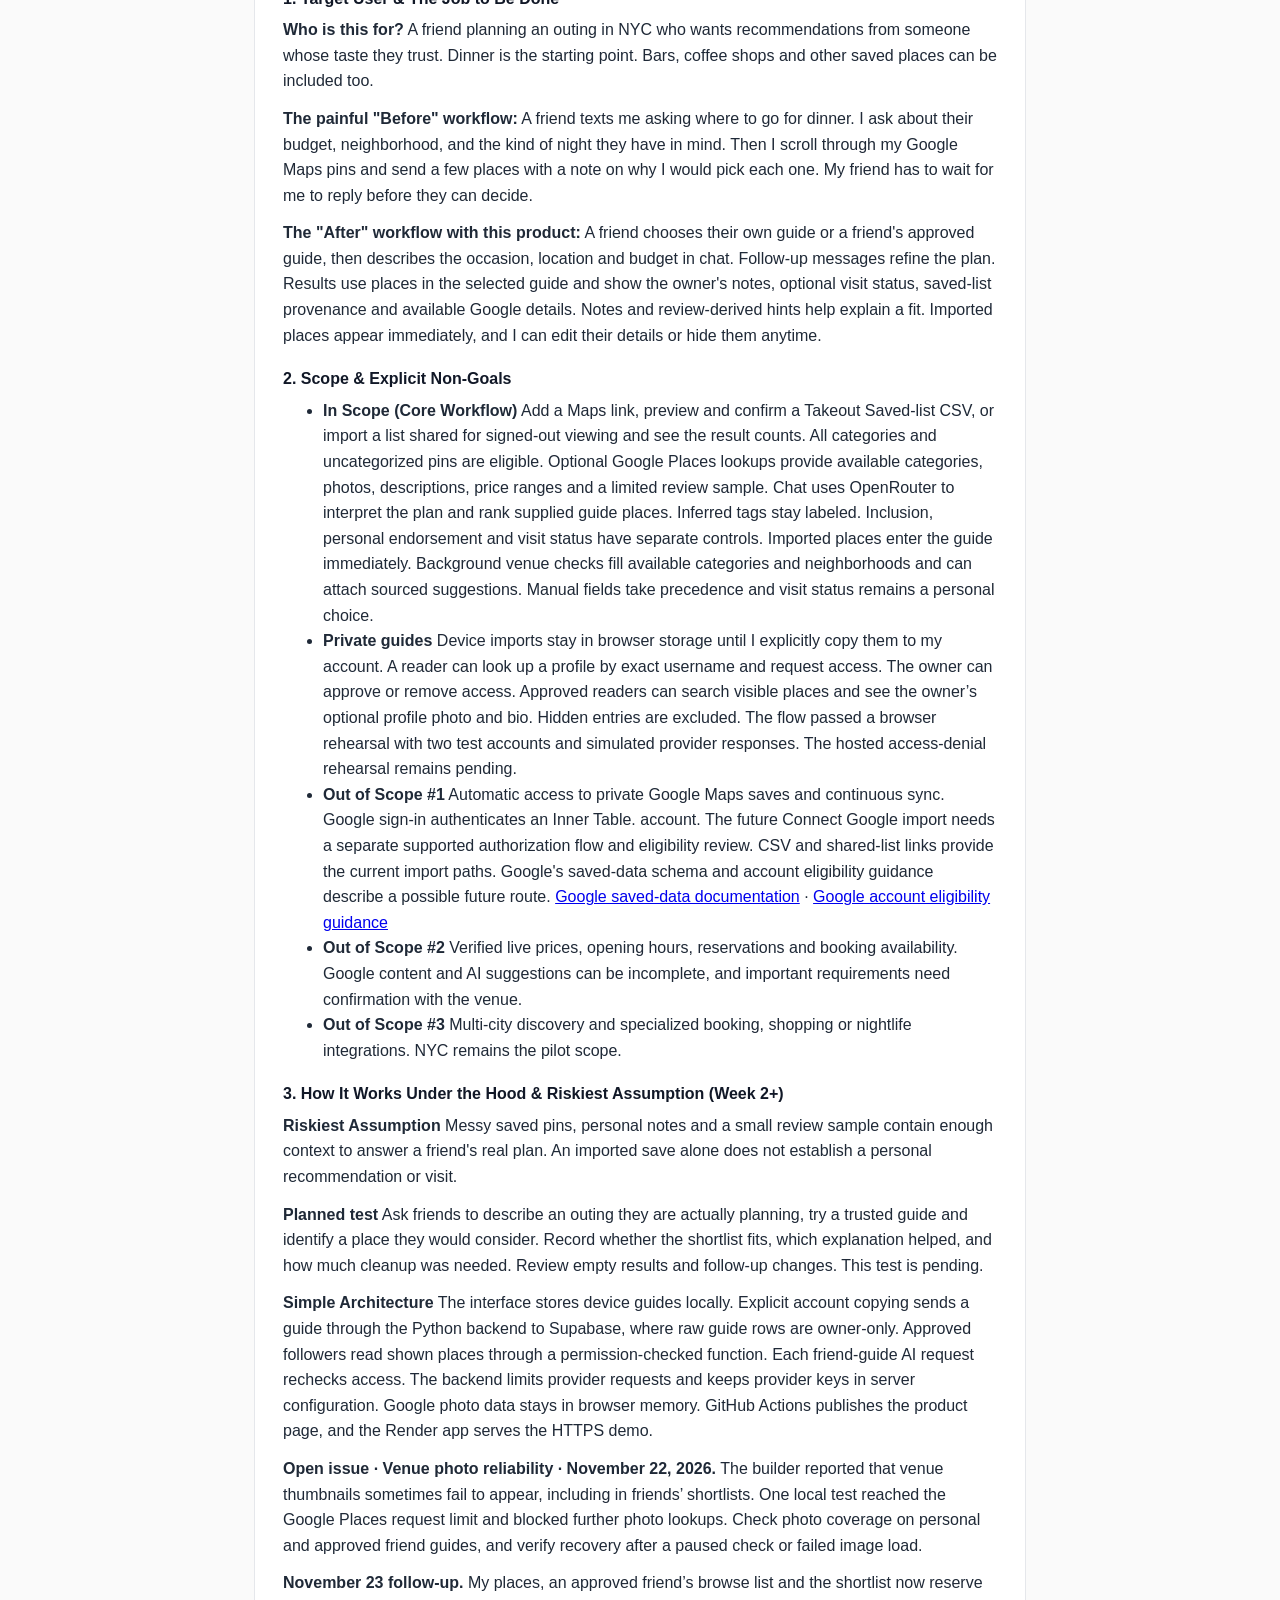
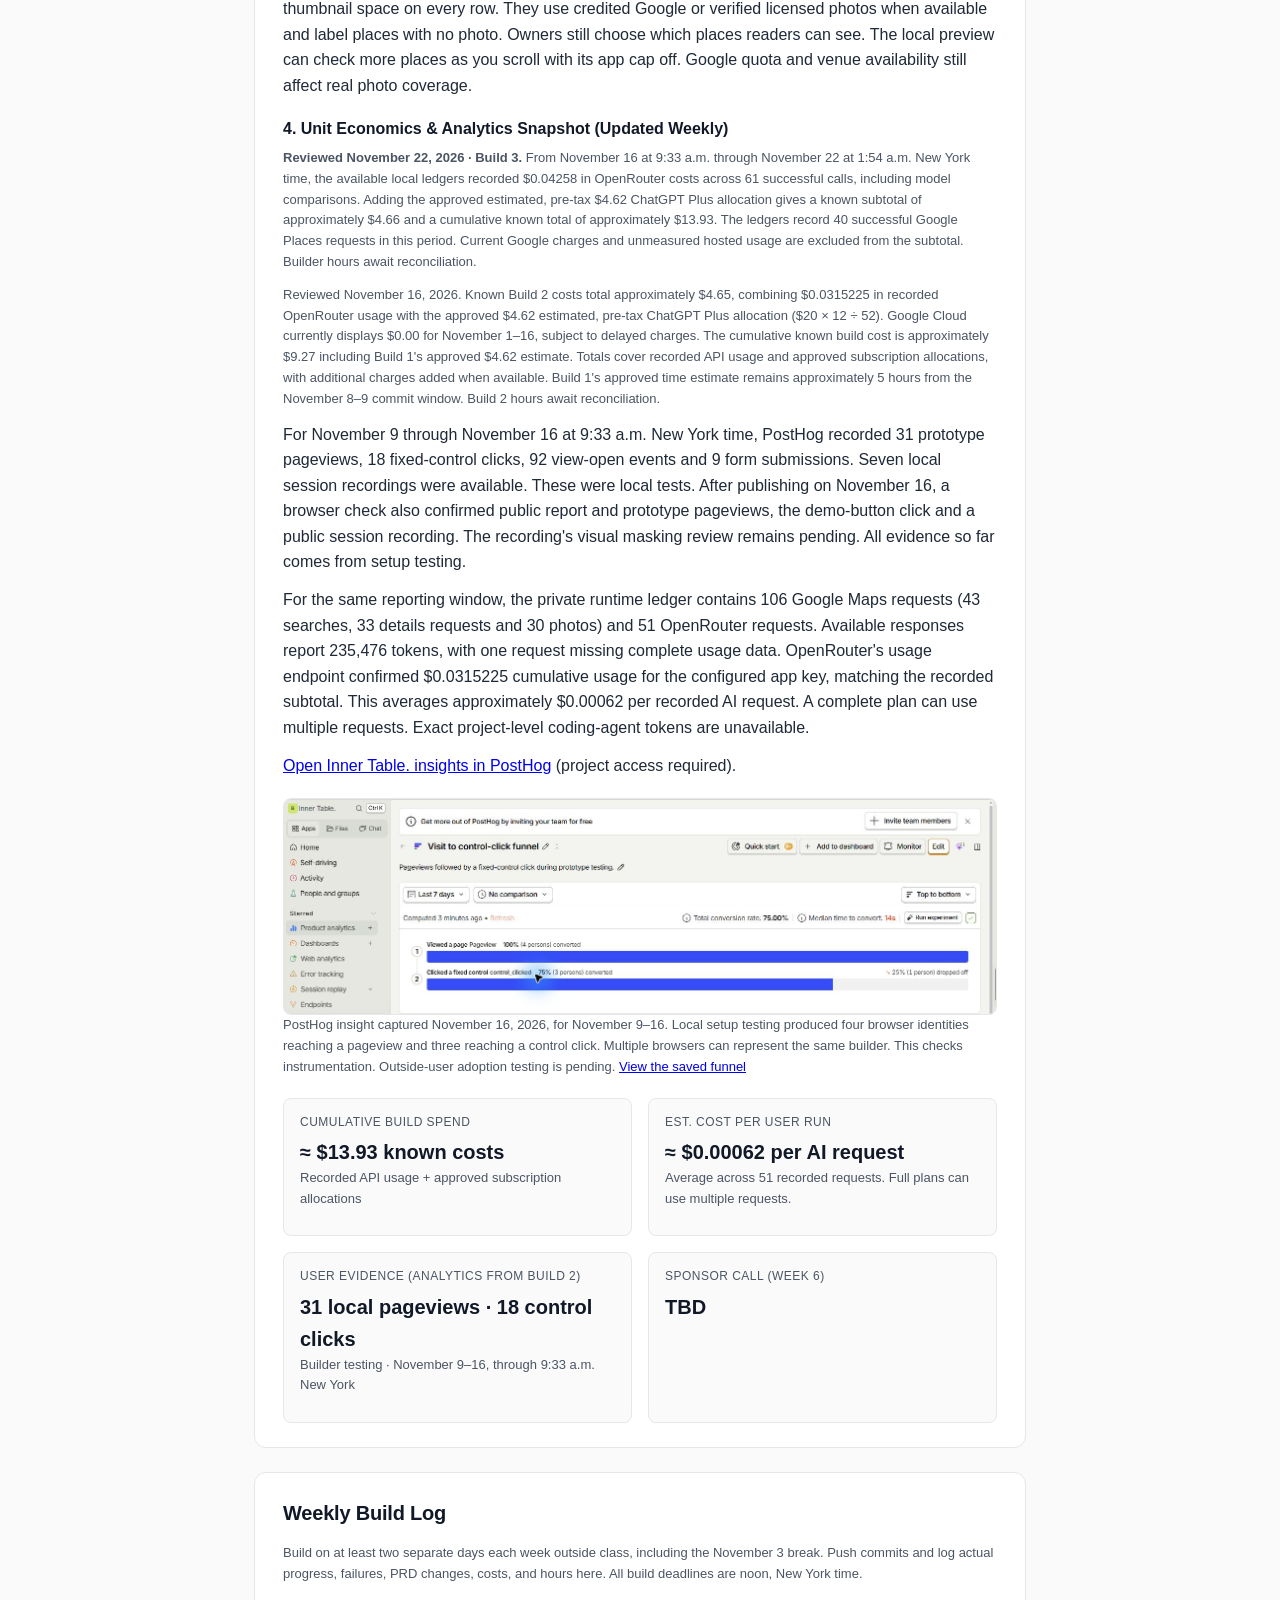
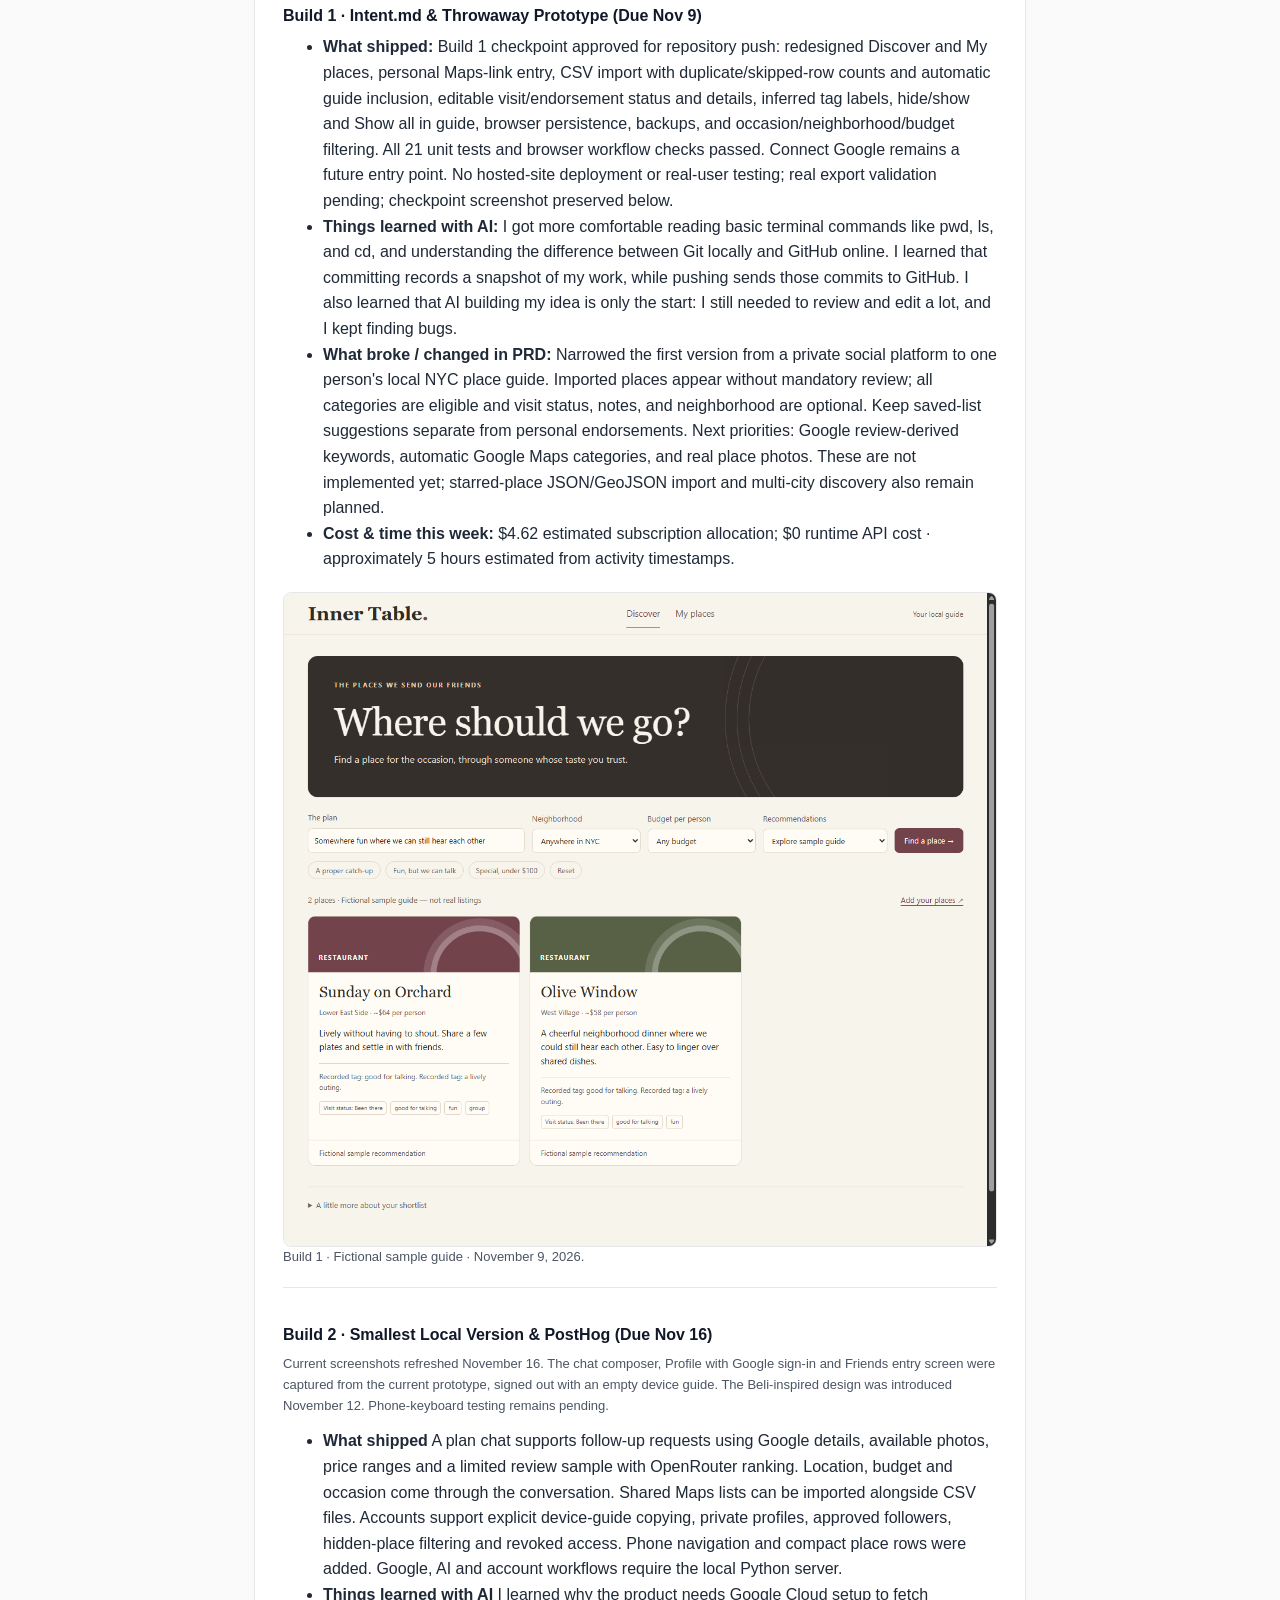
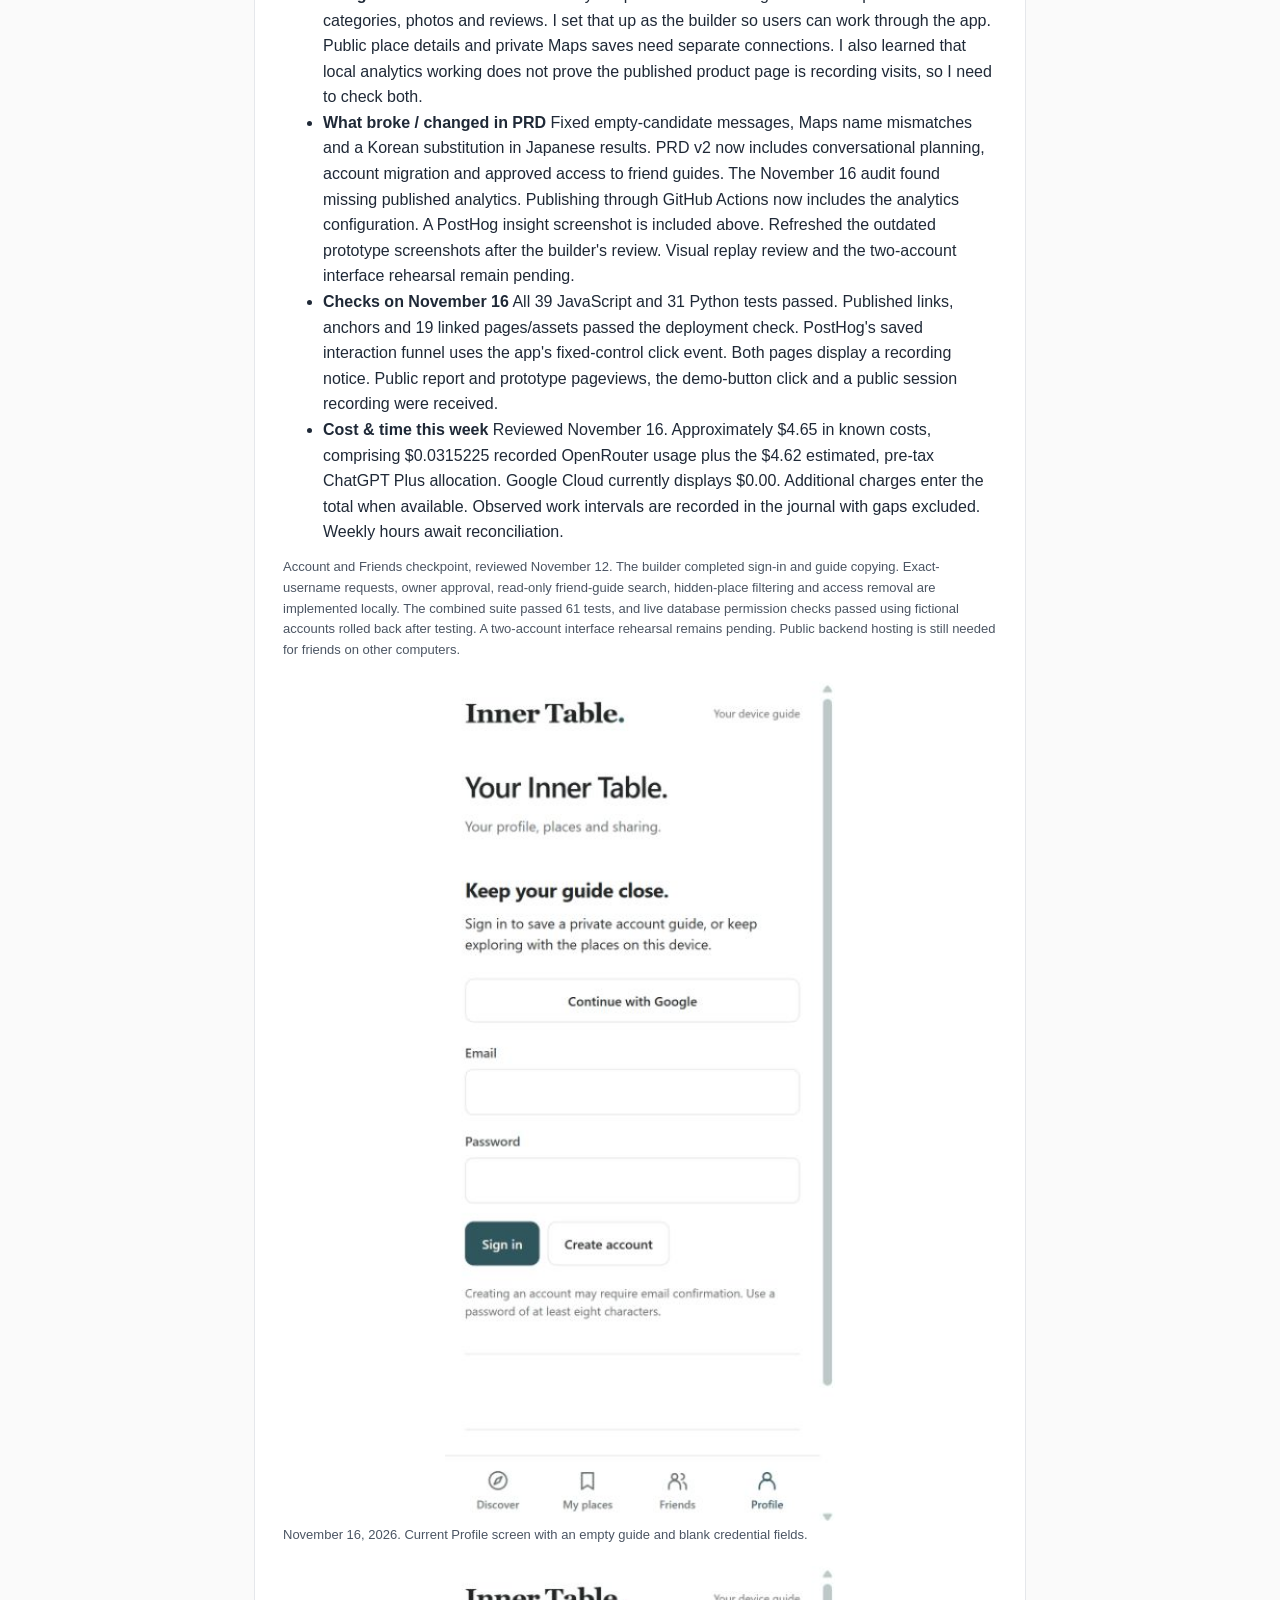
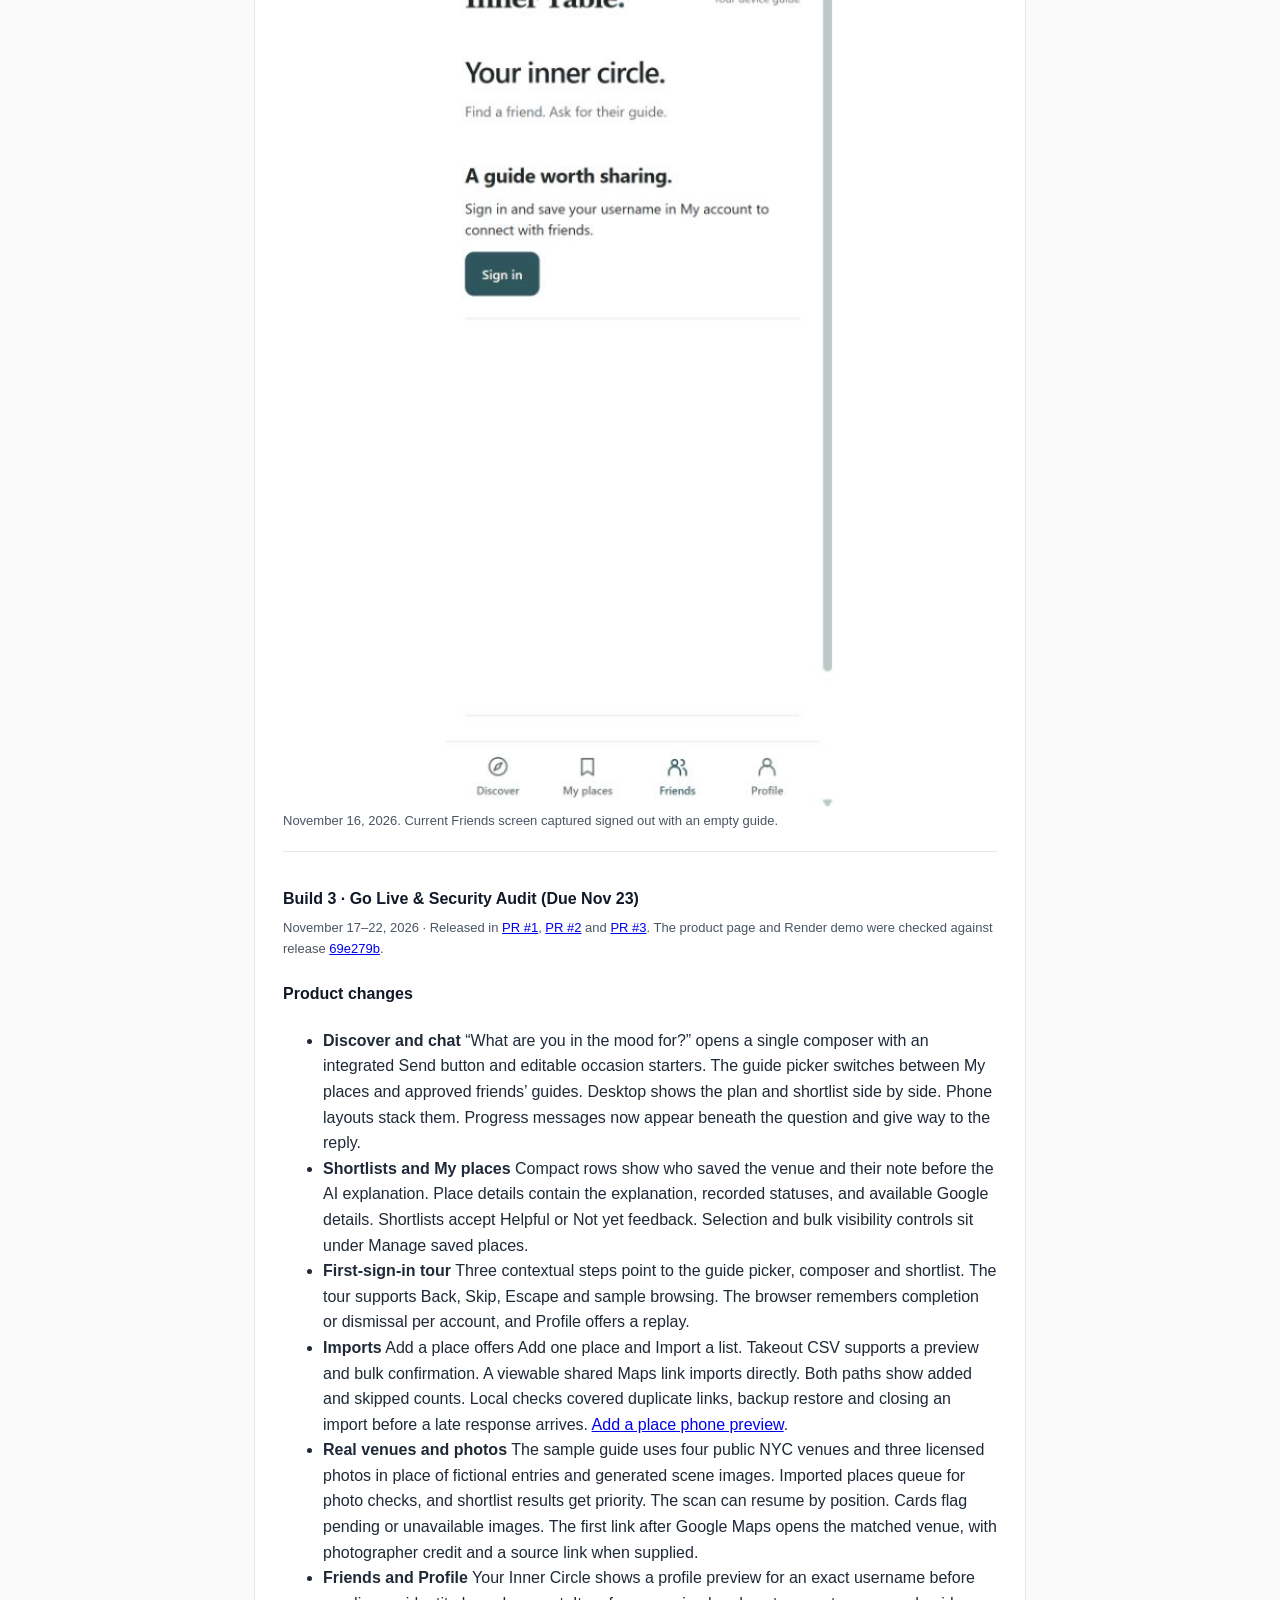
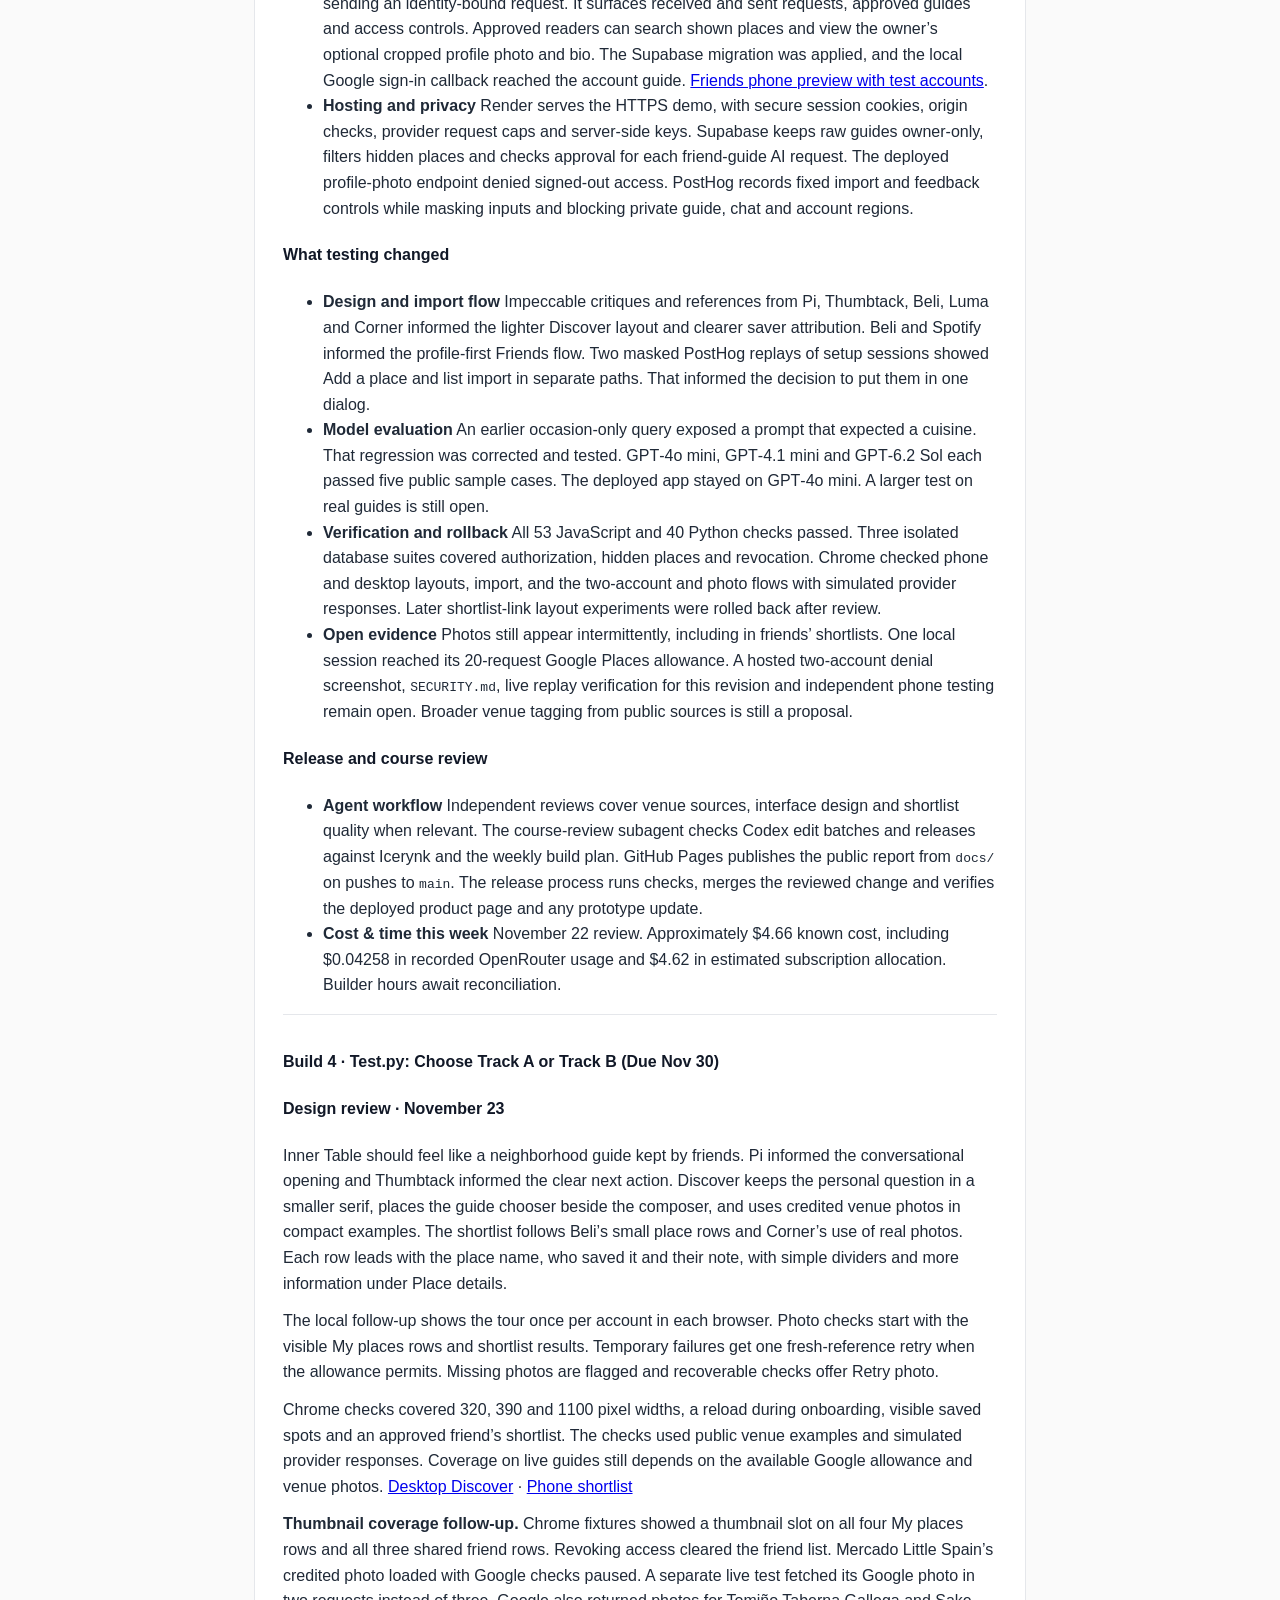
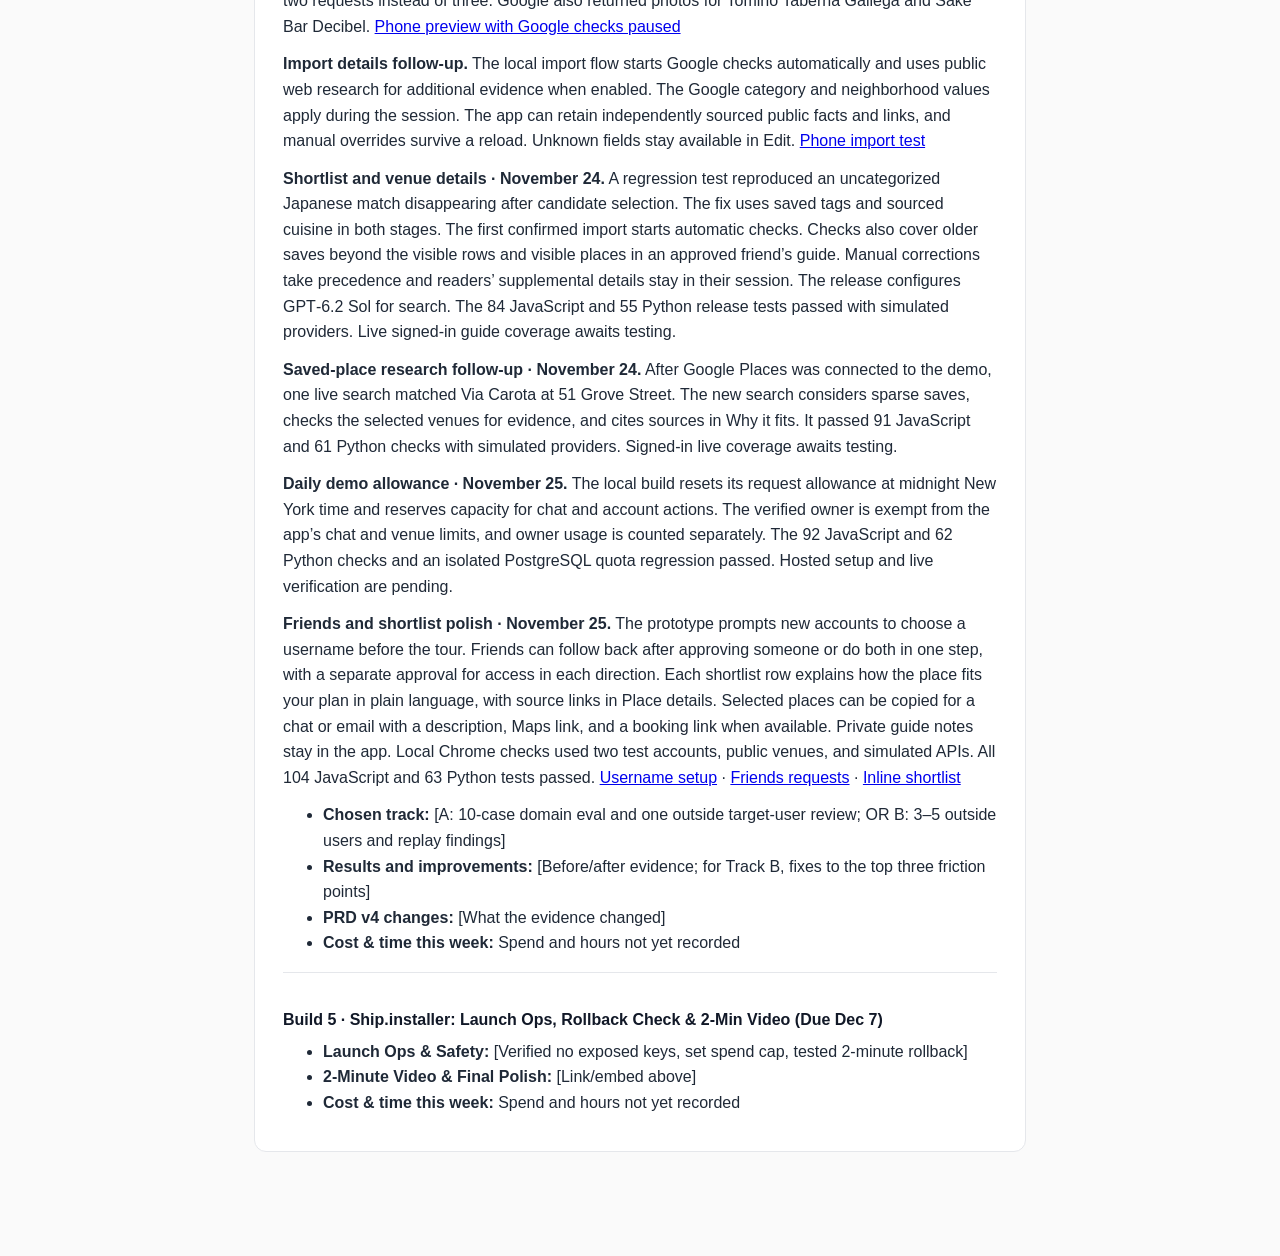
==== commit e9134c1d: "Improve Friends, signup, and shortlist sharing" ====
--- a/docs/index.html
+++ b/docs/index.html
@@ -308,6 +308,7 @@
         <p><strong>Shortlist and venue details · November 24.</strong> A regression test reproduced an uncategorized Japanese match disappearing after candidate selection. The fix uses saved tags and sourced cuisine in both stages. The first confirmed import starts automatic checks. Checks also cover older saves beyond the visible rows and visible places in an approved friend’s guide. Manual corrections take precedence and readers’ supplemental details stay in their session. The release configures GPT‑6.2 Sol for search. The 84 JavaScript and 55 Python release tests passed with simulated providers. Live signed-in guide coverage awaits testing.</p>
         <p><strong>Saved-place research follow-up · November 24.</strong> After Google Places was connected to the demo, one live search matched Via Carota at 51 Grove Street. The new search considers sparse saves, checks the selected venues for evidence, and cites sources in Why it fits. It passed 91 JavaScript and 61 Python checks with simulated providers. Signed-in live coverage awaits testing.</p>
         <p><strong>Daily demo allowance · November 25.</strong> The local build resets its request allowance at midnight New York time and reserves capacity for chat and account actions. The verified owner is exempt from the app’s chat and venue limits, and owner usage is counted separately. The 92 JavaScript and 62 Python checks and an isolated PostgreSQL quota regression passed. Hosted setup and live verification are pending.</p>
+        <p><strong>Friends and shortlist polish · November 25.</strong> The prototype prompts new accounts to choose a username before the tour. Friends can follow back after approving someone or do both in one step, with a separate approval for access in each direction. Each shortlist row explains how the place fits your plan in plain language, with source links in Place details. Selected places can be copied for a chat or email with a description, Maps link, and a booking link when available. Private guide notes stay in the app. Local Chrome checks used two test accounts, public venues, and simulated APIs. All 104 JavaScript and 63 Python tests passed. <a href="assets/build-4-username-setup.png">Username setup</a> · <a href="assets/build-4-reciprocal-follow.png">Friends requests</a> · <a href="assets/build-4-inline-shortlist.png">Inline shortlist</a></p>
         <ul>
           <li><strong>Chosen track:</strong> [A: 10-case domain eval and one outside target-user review; OR B: 3–5 outside users and replay findings]</li>
           <li><strong>Results and improvements:</strong> [Before/after evidence; for Track B, fixes to the top three friction points]</li>
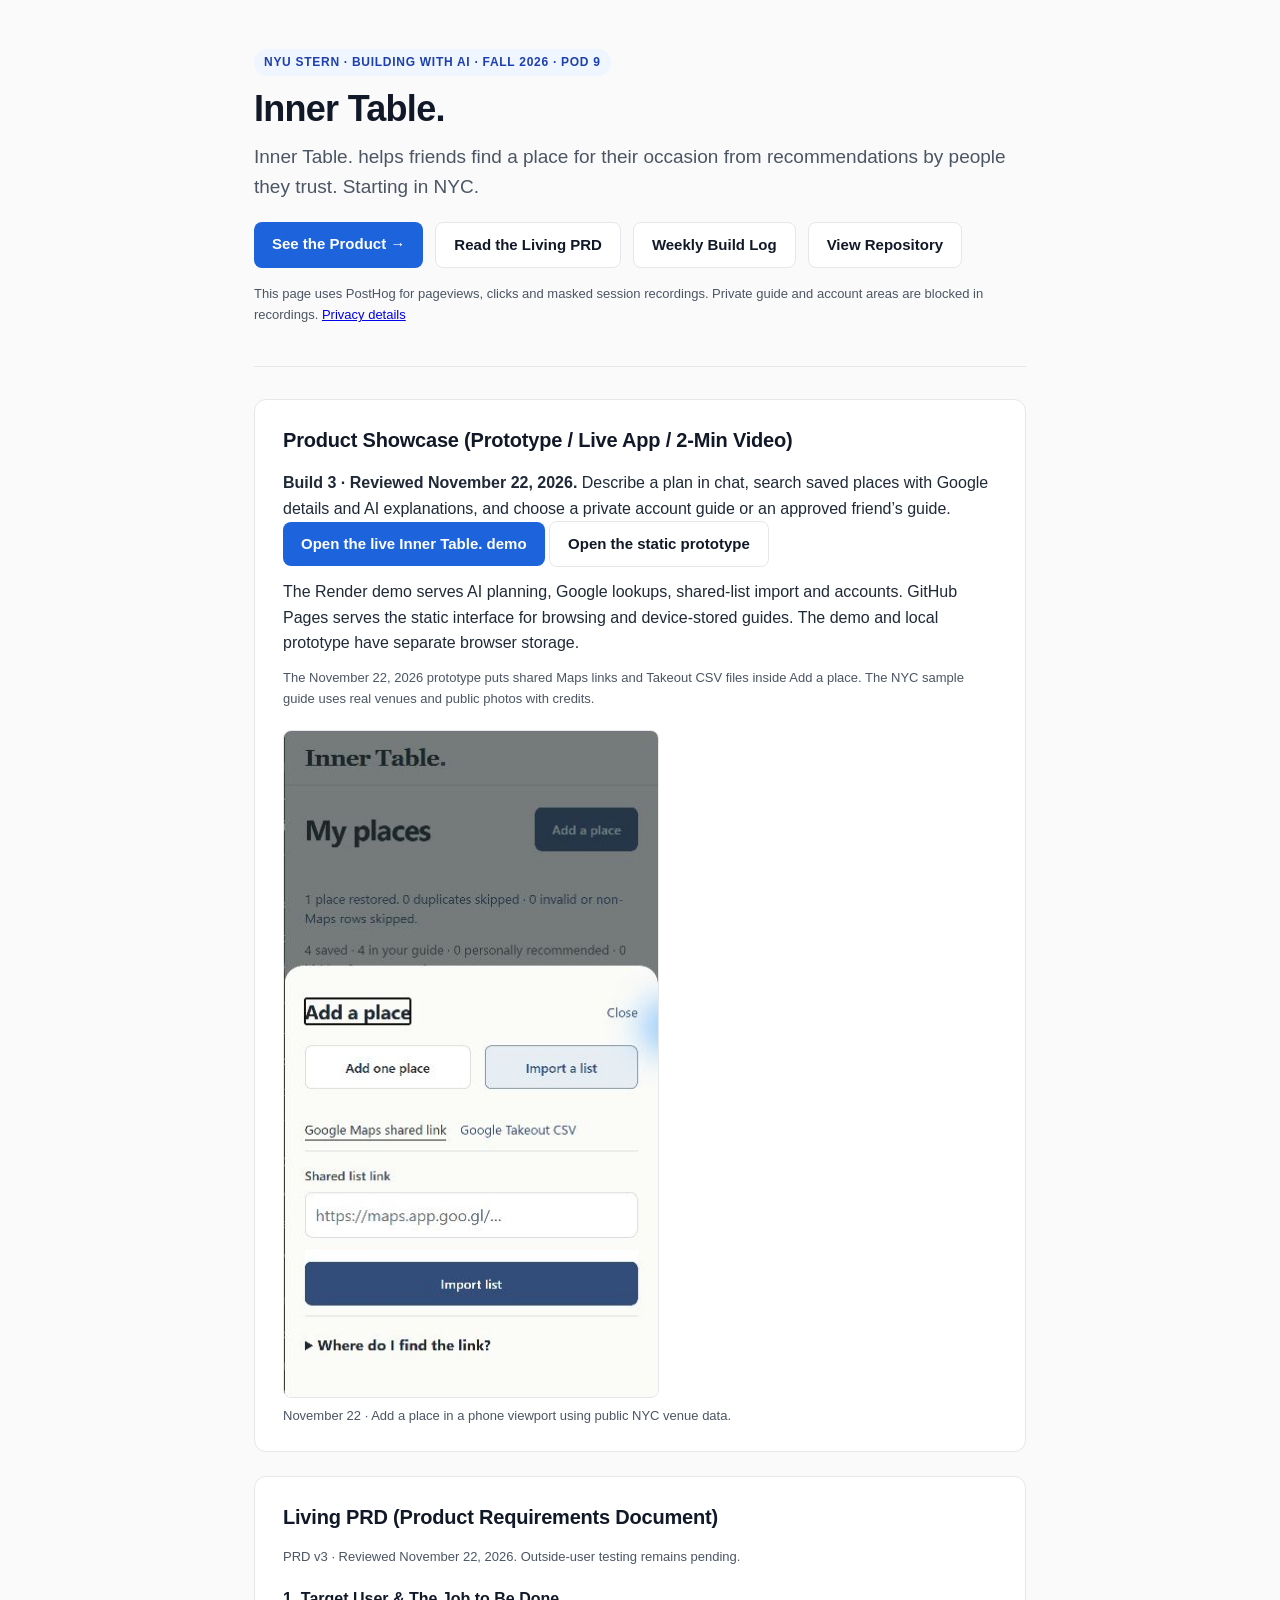
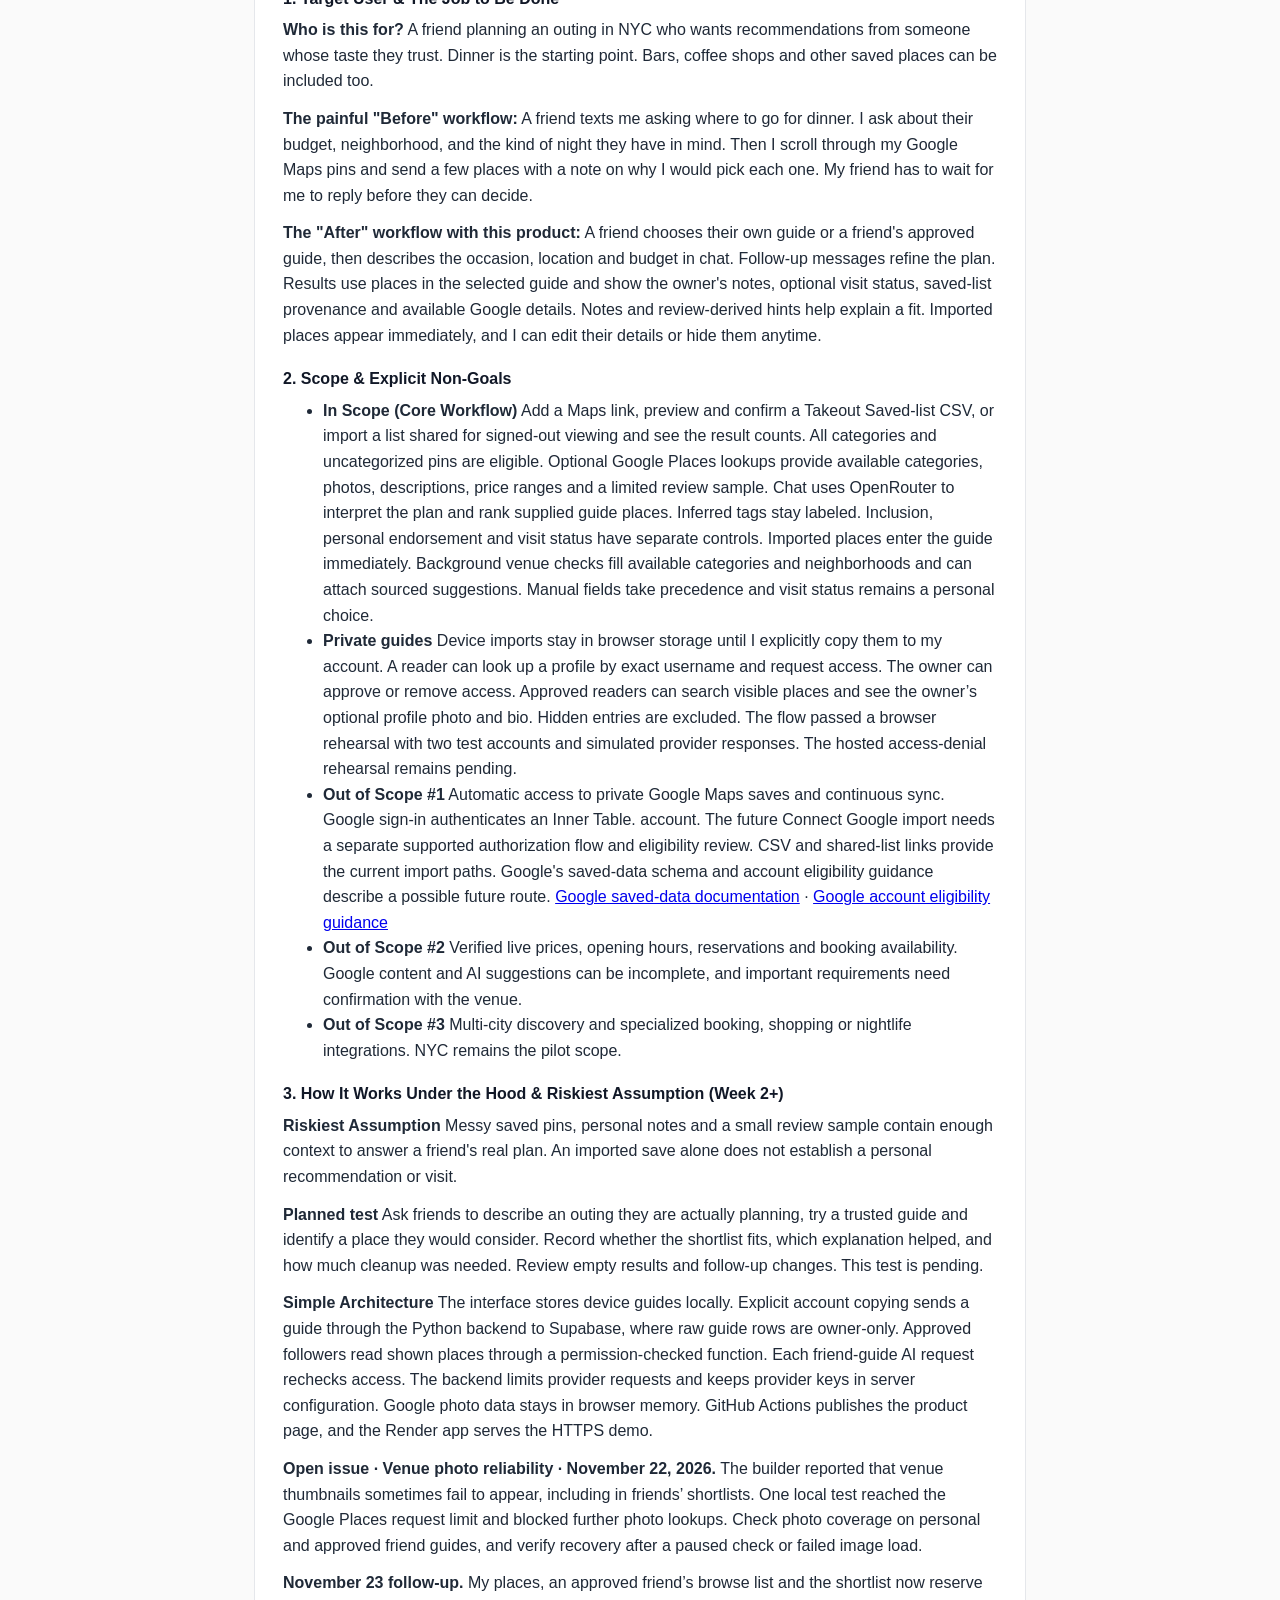
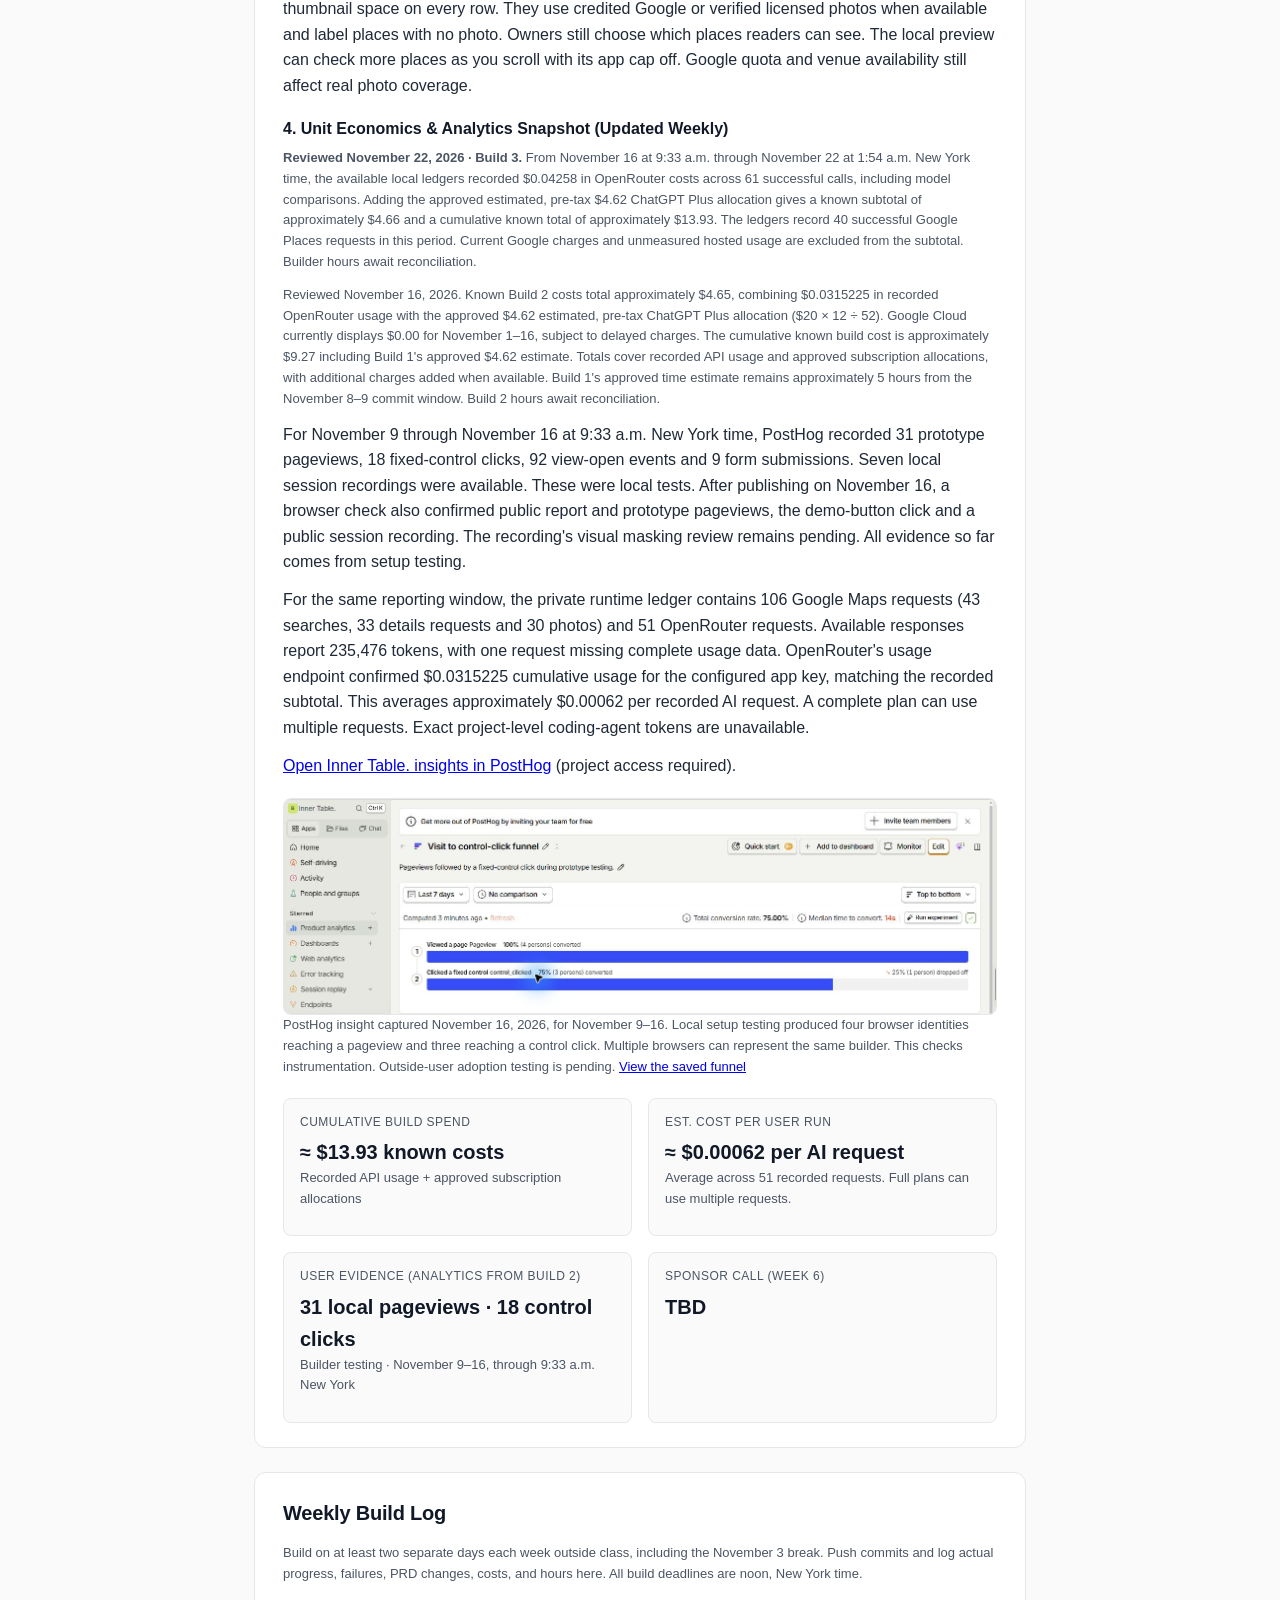
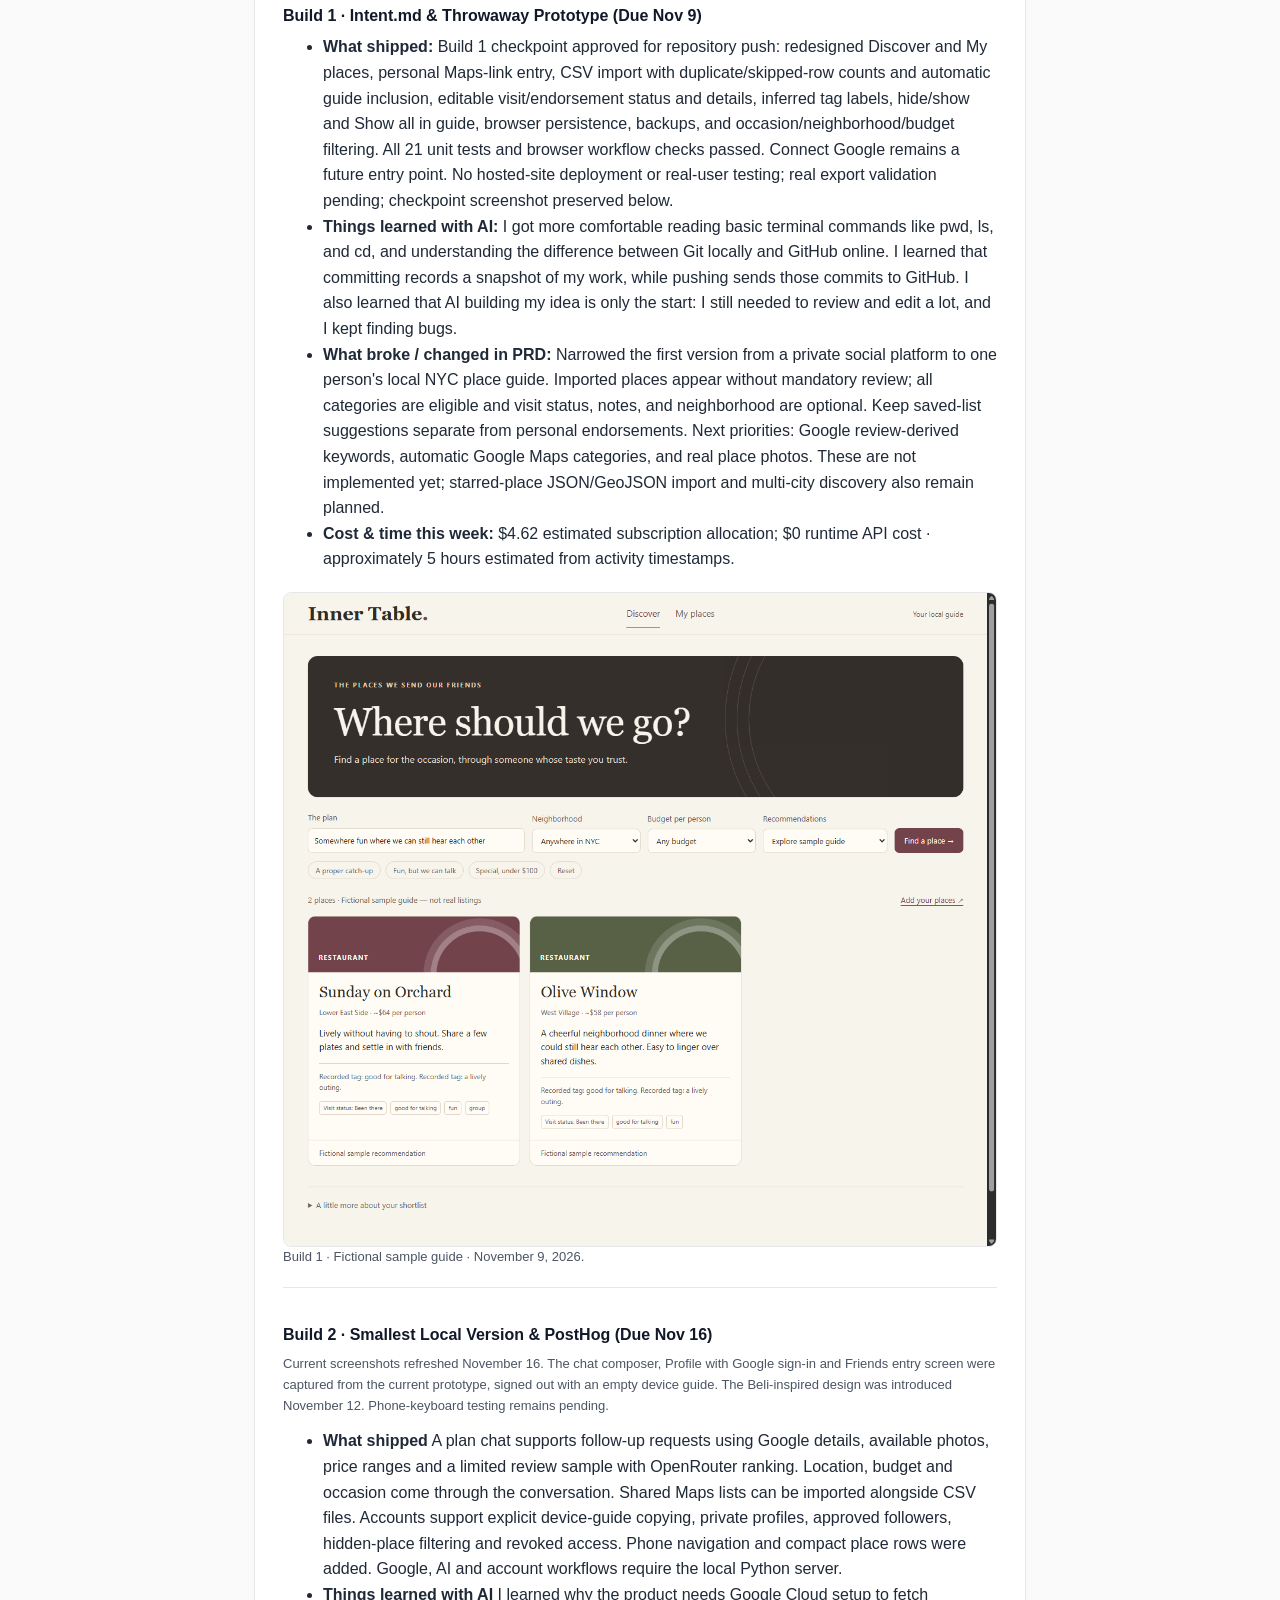
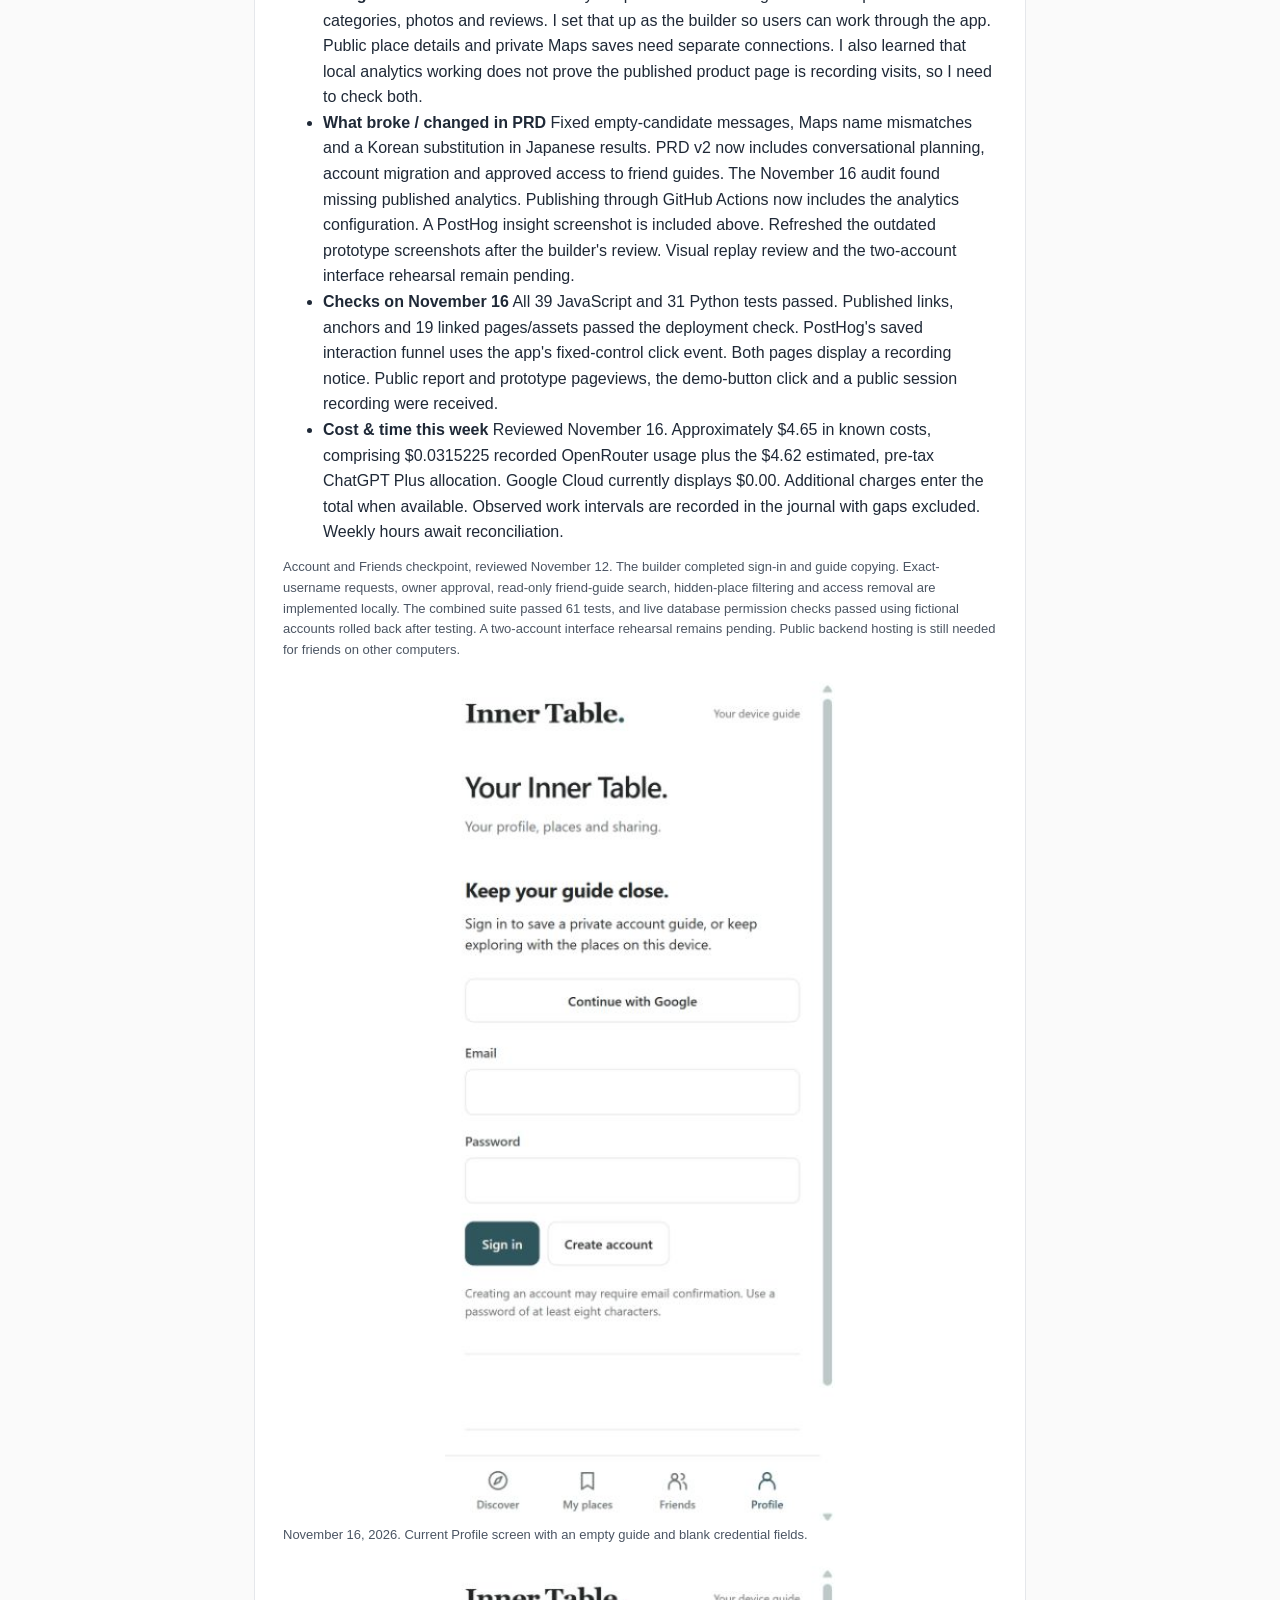
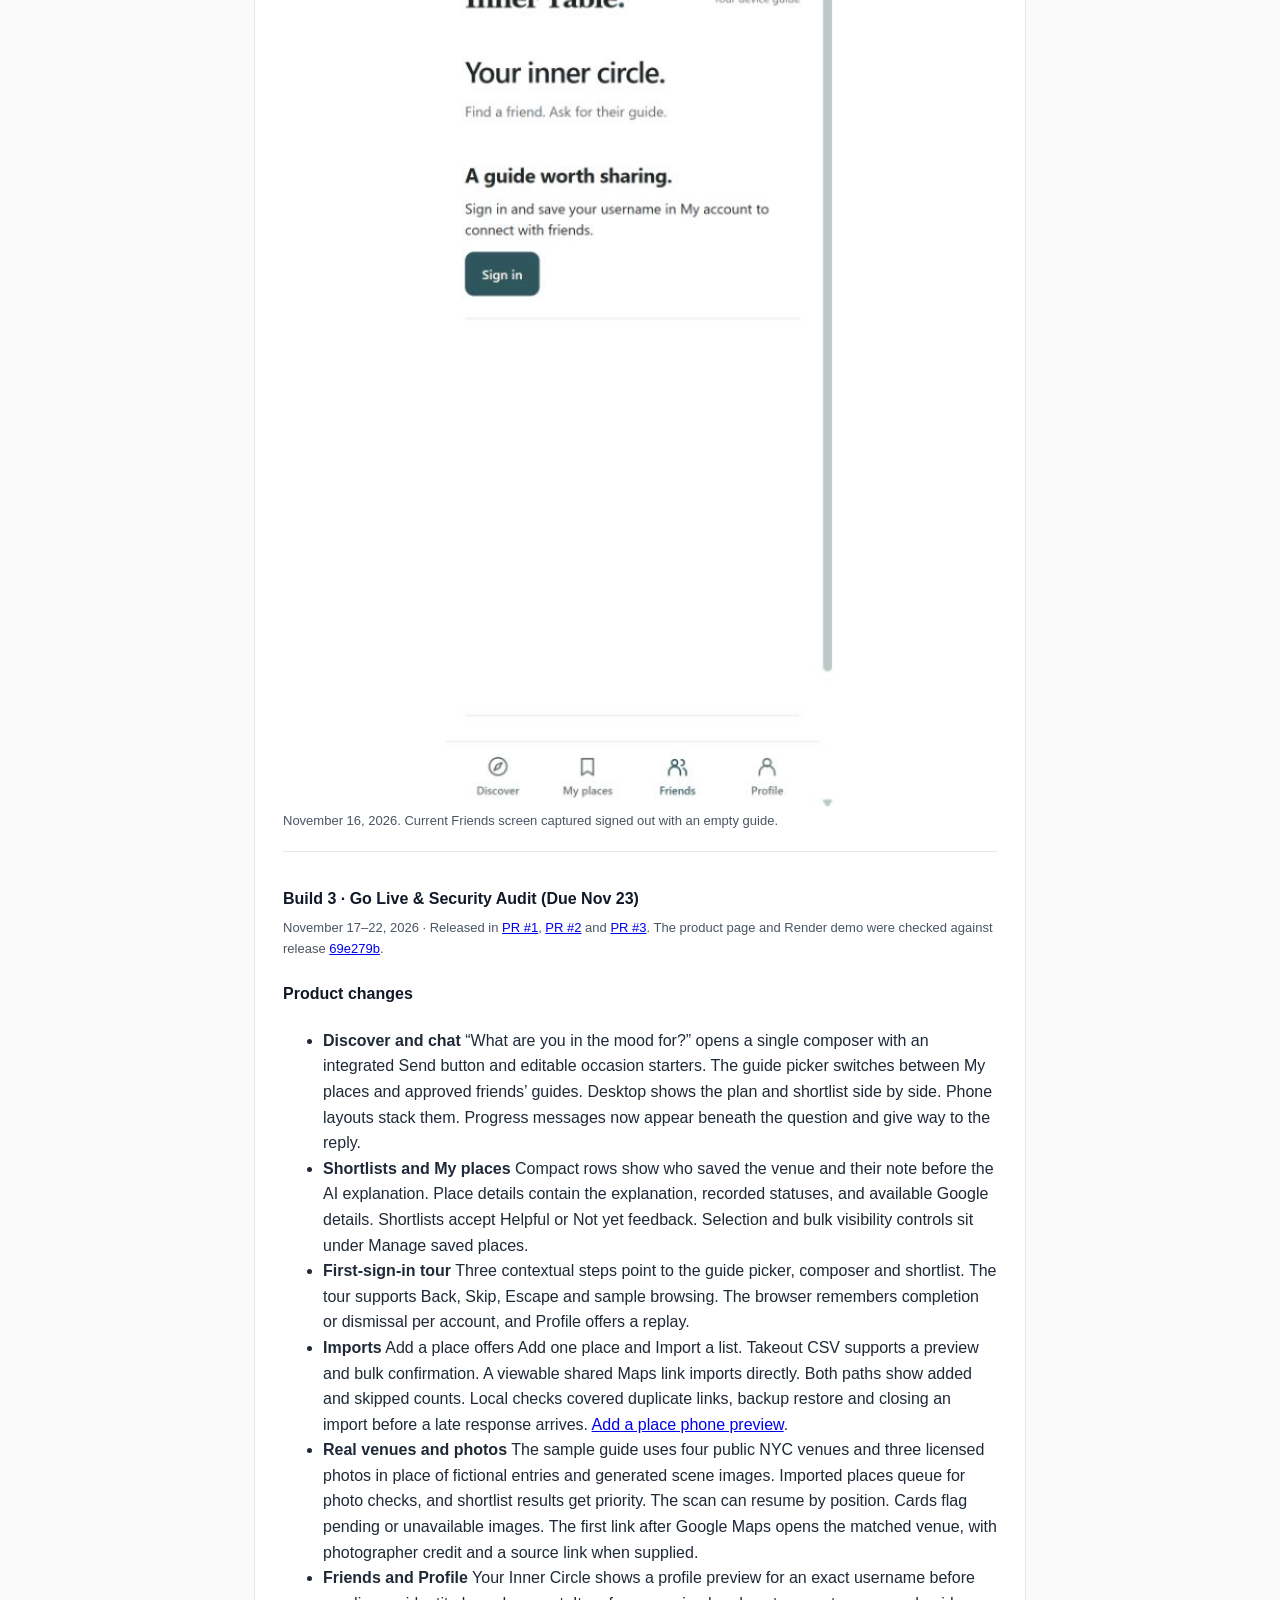
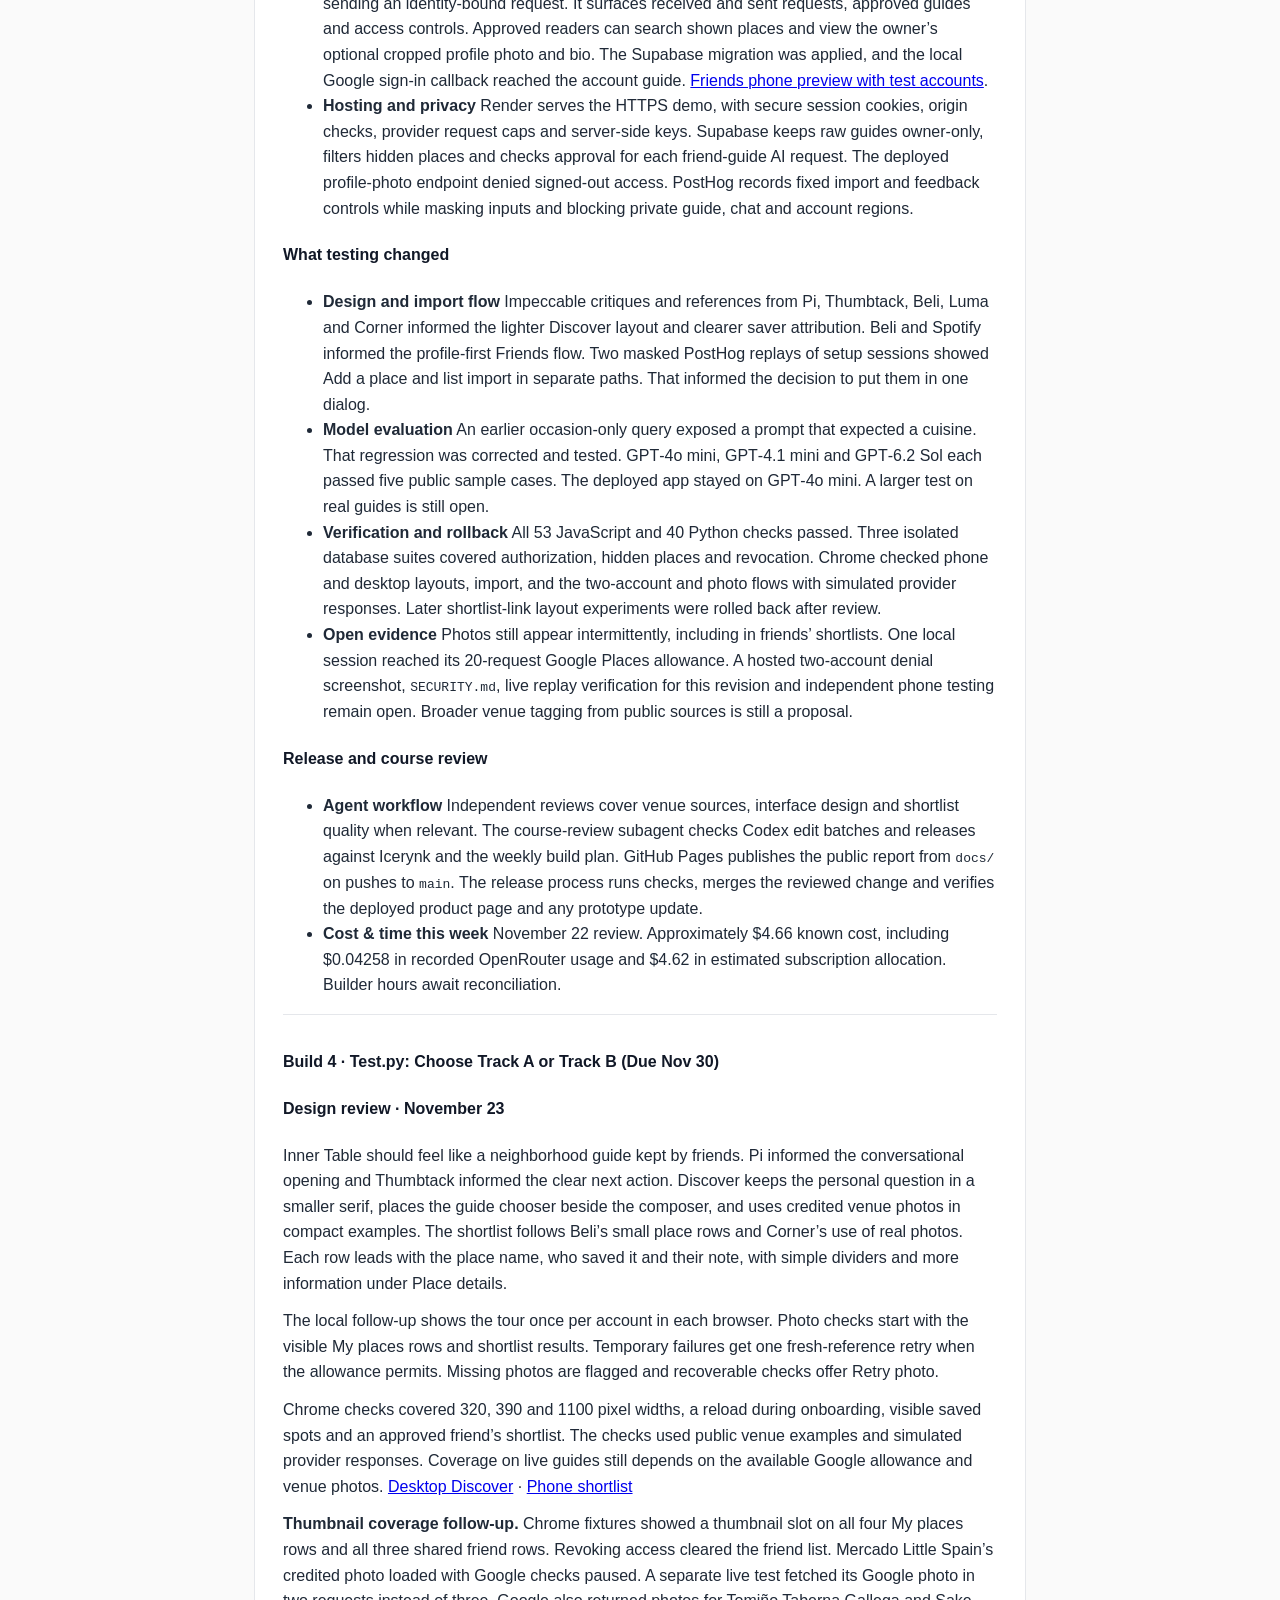
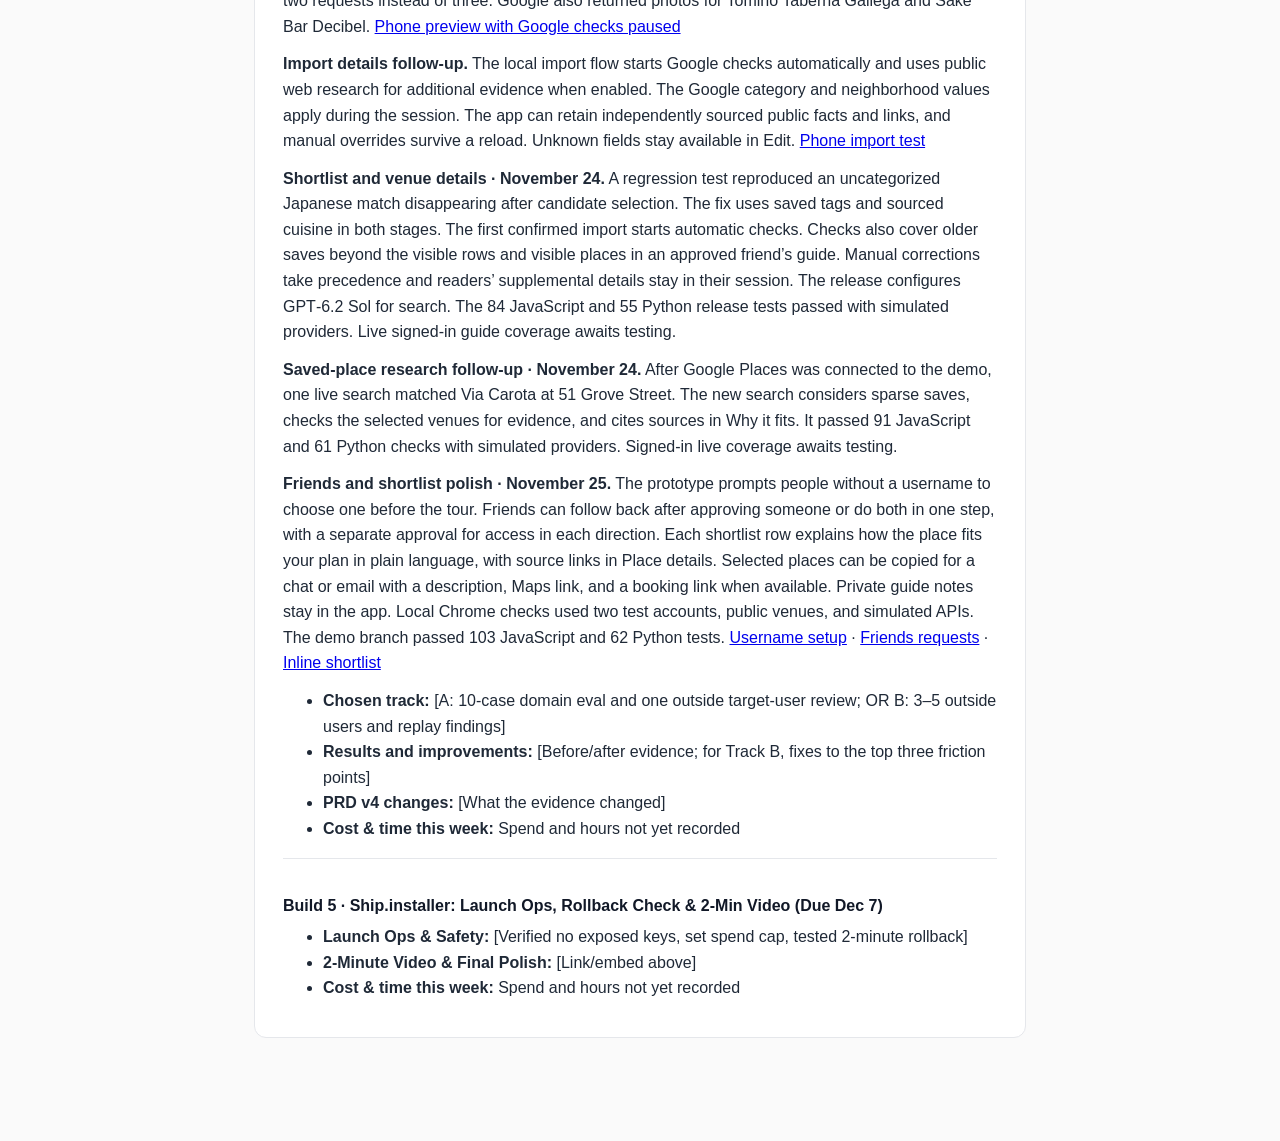
==== commit 00cab757: "Release Friends, signup, and shortlist sharing to the demo" ====
--- a/docs/index.html
+++ b/docs/index.html
@@ -307,8 +307,7 @@
         <p><strong>Import details follow-up.</strong> The local import flow starts Google checks automatically and uses public web research for additional evidence when enabled. The Google category and neighborhood values apply during the session. The app can retain independently sourced public facts and links, and manual overrides survive a reload. Unknown fields stay available in Edit. <a href="assets/build-4-import-enrichment.png">Phone import test</a></p>
         <p><strong>Shortlist and venue details · November 24.</strong> A regression test reproduced an uncategorized Japanese match disappearing after candidate selection. The fix uses saved tags and sourced cuisine in both stages. The first confirmed import starts automatic checks. Checks also cover older saves beyond the visible rows and visible places in an approved friend’s guide. Manual corrections take precedence and readers’ supplemental details stay in their session. The release configures GPT‑6.2 Sol for search. The 84 JavaScript and 55 Python release tests passed with simulated providers. Live signed-in guide coverage awaits testing.</p>
         <p><strong>Saved-place research follow-up · November 24.</strong> After Google Places was connected to the demo, one live search matched Via Carota at 51 Grove Street. The new search considers sparse saves, checks the selected venues for evidence, and cites sources in Why it fits. It passed 91 JavaScript and 61 Python checks with simulated providers. Signed-in live coverage awaits testing.</p>
-        <p><strong>Daily demo allowance · November 25.</strong> The local build resets its request allowance at midnight New York time and reserves capacity for chat and account actions. The verified owner is exempt from the app’s chat and venue limits, and owner usage is counted separately. The 92 JavaScript and 62 Python checks and an isolated PostgreSQL quota regression passed. Hosted setup and live verification are pending.</p>
-        <p><strong>Friends and shortlist polish · November 25.</strong> The prototype prompts new accounts to choose a username before the tour. Friends can follow back after approving someone or do both in one step, with a separate approval for access in each direction. Each shortlist row explains how the place fits your plan in plain language, with source links in Place details. Selected places can be copied for a chat or email with a description, Maps link, and a booking link when available. Private guide notes stay in the app. Local Chrome checks used two test accounts, public venues, and simulated APIs. All 104 JavaScript and 63 Python tests passed. <a href="assets/build-4-username-setup.png">Username setup</a> · <a href="assets/build-4-reciprocal-follow.png">Friends requests</a> · <a href="assets/build-4-inline-shortlist.png">Inline shortlist</a></p>
+        <p><strong>Friends and shortlist polish · November 25.</strong> The prototype prompts people without a username to choose one before the tour. Friends can follow back after approving someone or do both in one step, with a separate approval for access in each direction. Each shortlist row explains how the place fits your plan in plain language, with source links in Place details. Selected places can be copied for a chat or email with a description, Maps link, and a booking link when available. Private guide notes stay in the app. Local Chrome checks used two test accounts, public venues, and simulated APIs. The demo branch passed 103 JavaScript and 62 Python tests. <a href="assets/build-4-username-setup.png">Username setup</a> · <a href="assets/build-4-reciprocal-follow.png">Friends requests</a> · <a href="assets/build-4-inline-shortlist.png">Inline shortlist</a></p>
         <ul>
           <li><strong>Chosen track:</strong> [A: 10-case domain eval and one outside target-user review; OR B: 3–5 outside users and replay findings]</li>
           <li><strong>Results and improvements:</strong> [Before/after evidence; for Track B, fixes to the top three friction points]</li>
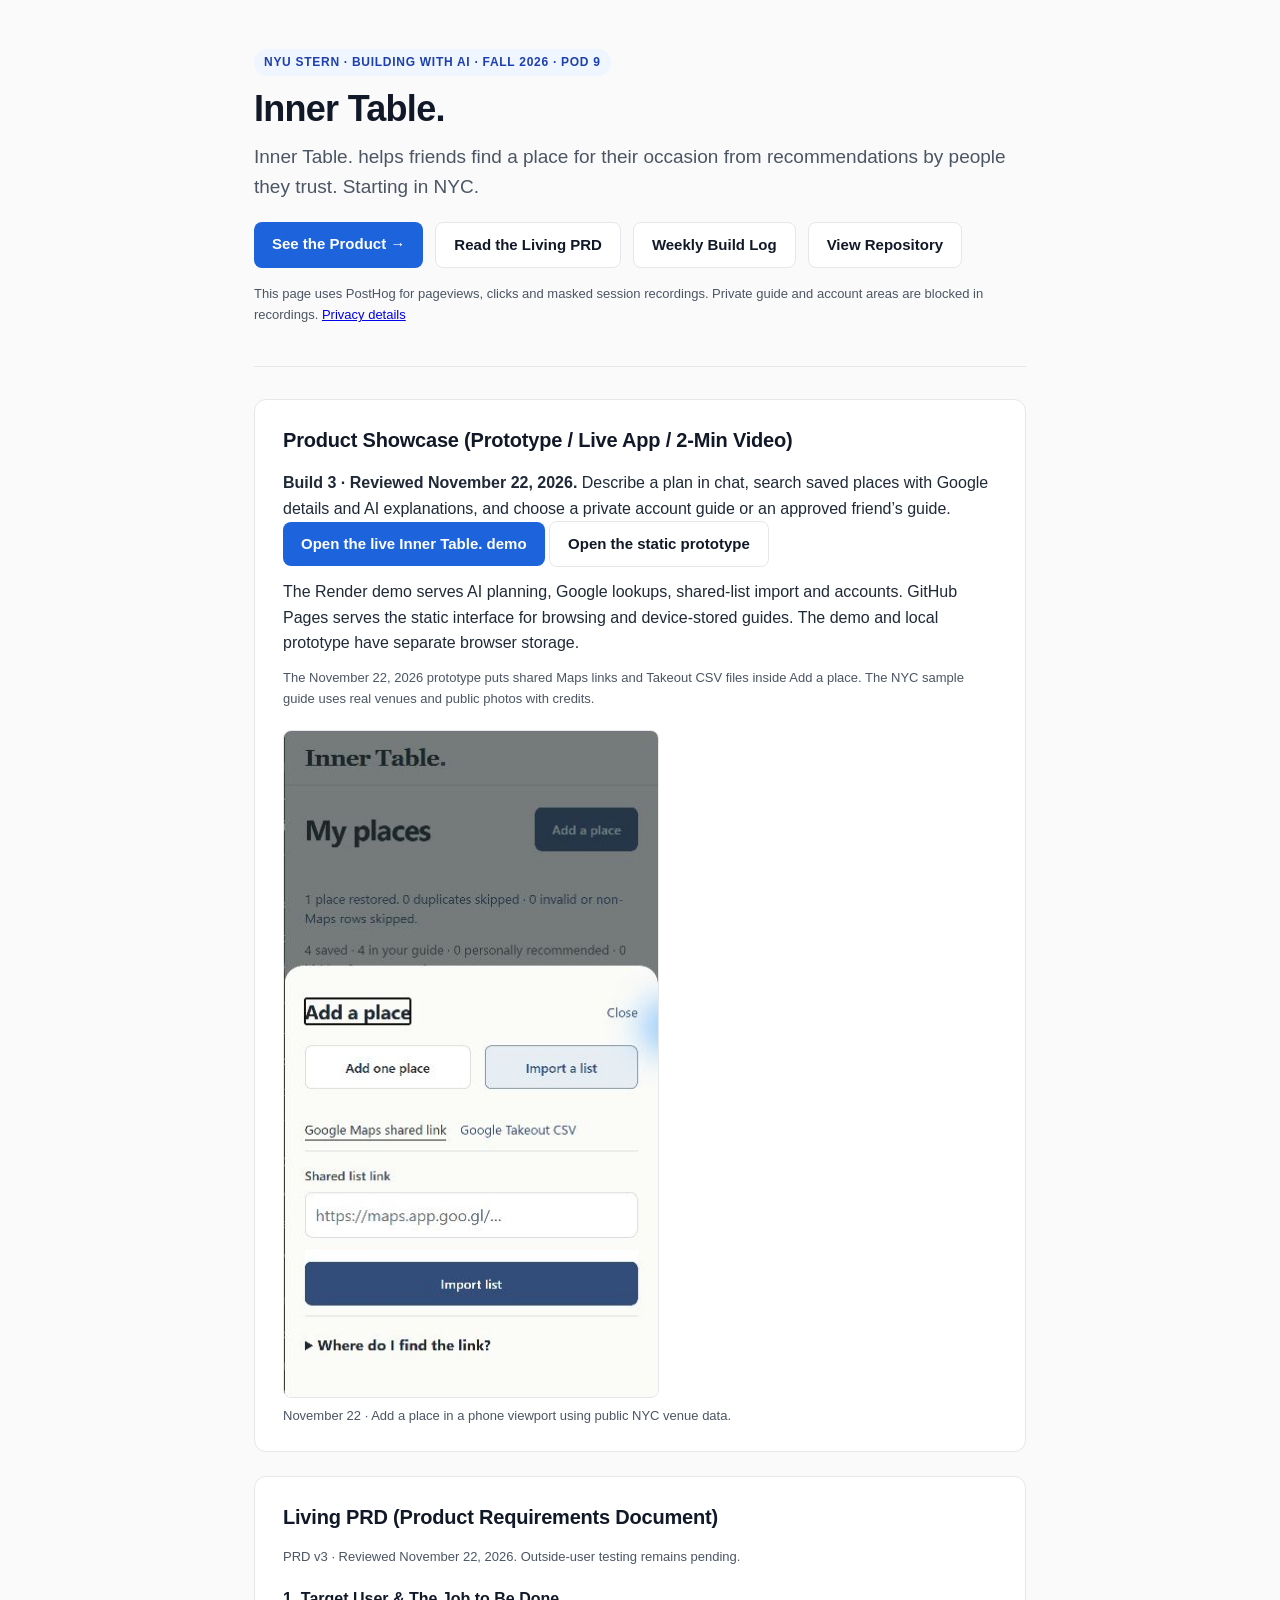
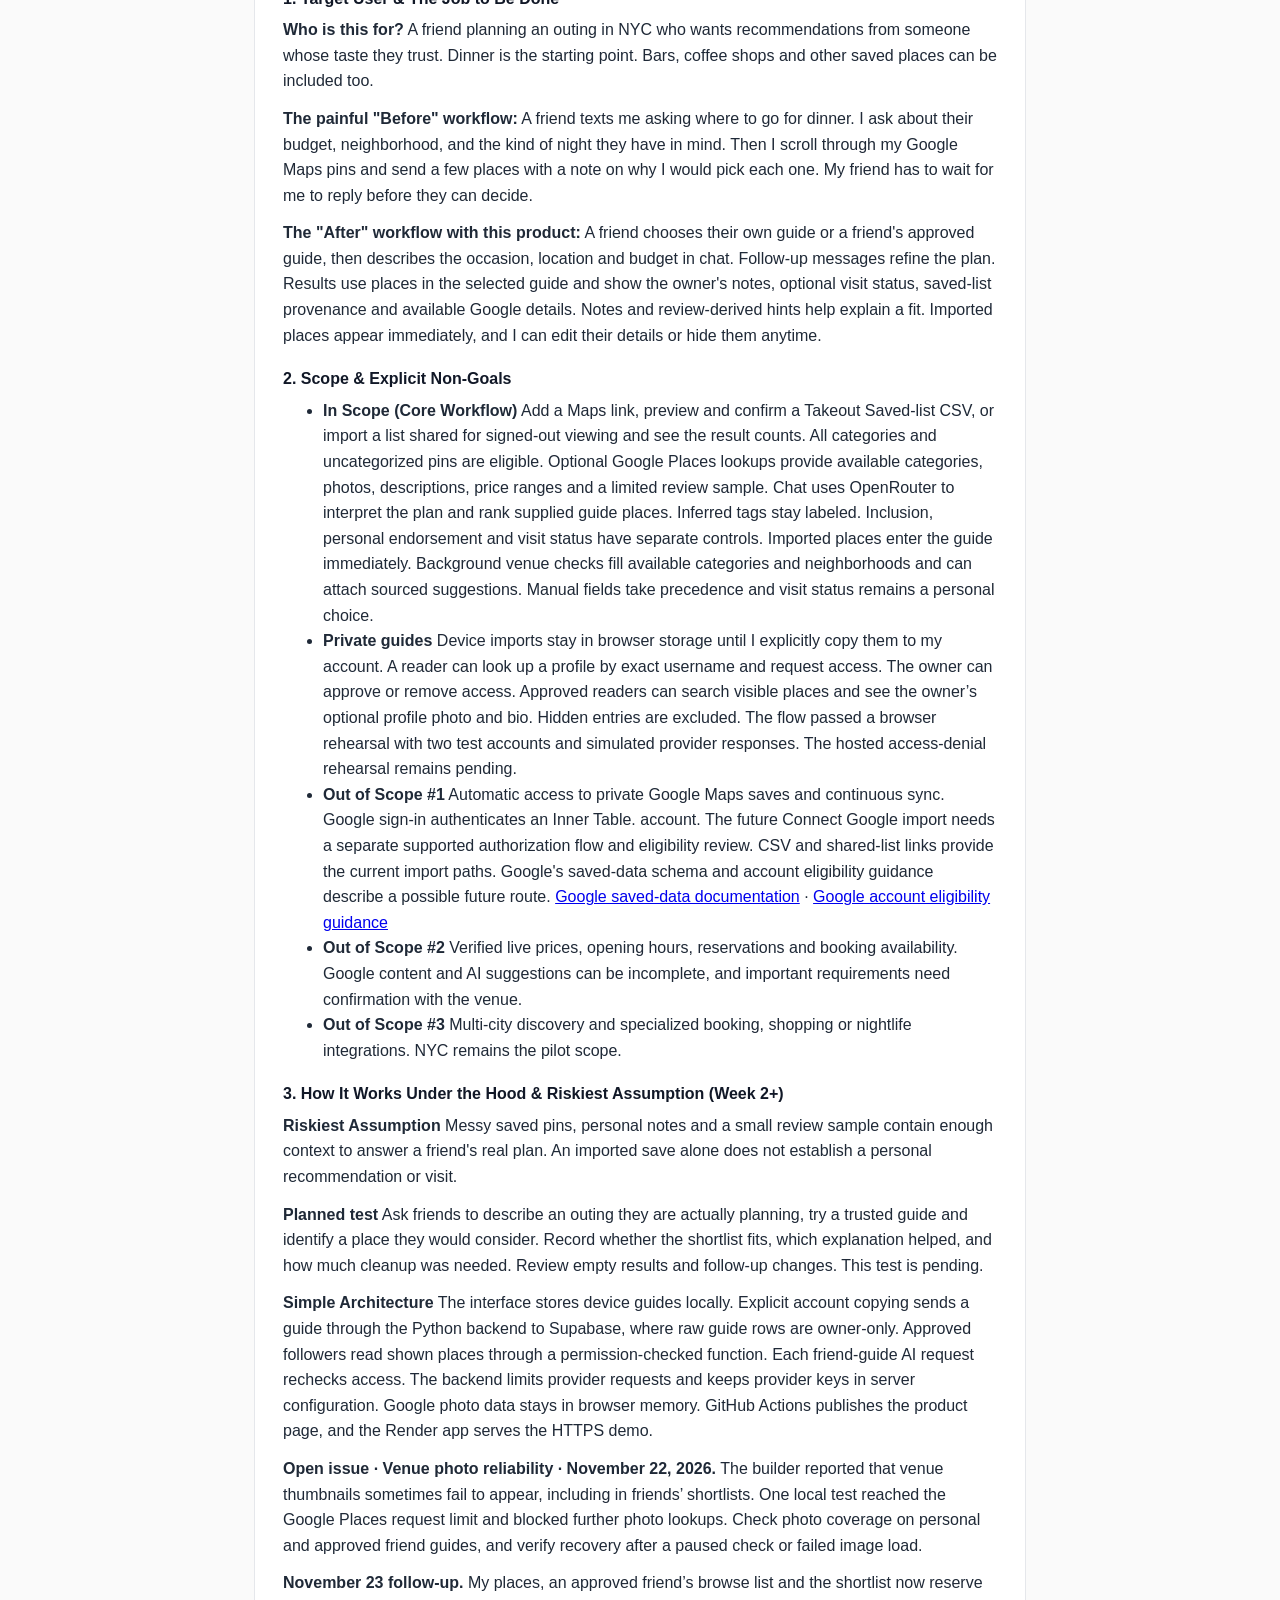
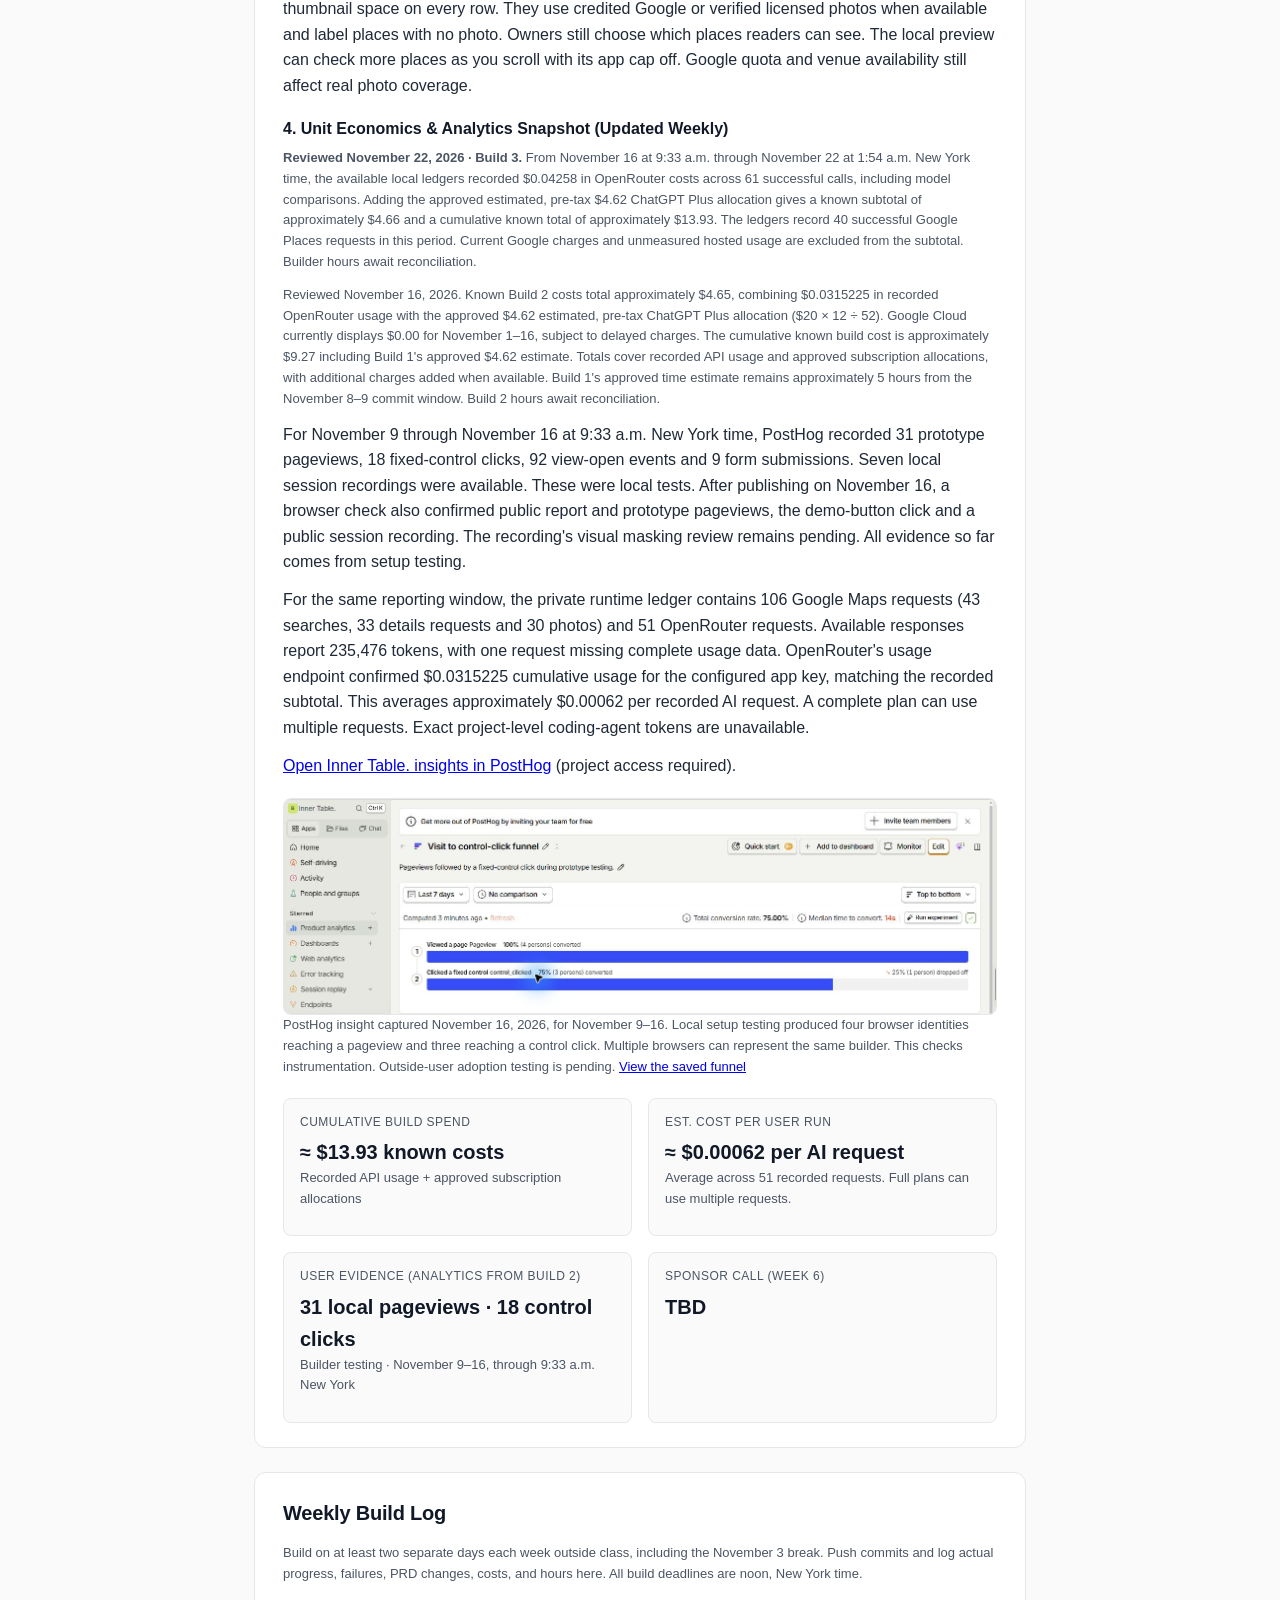
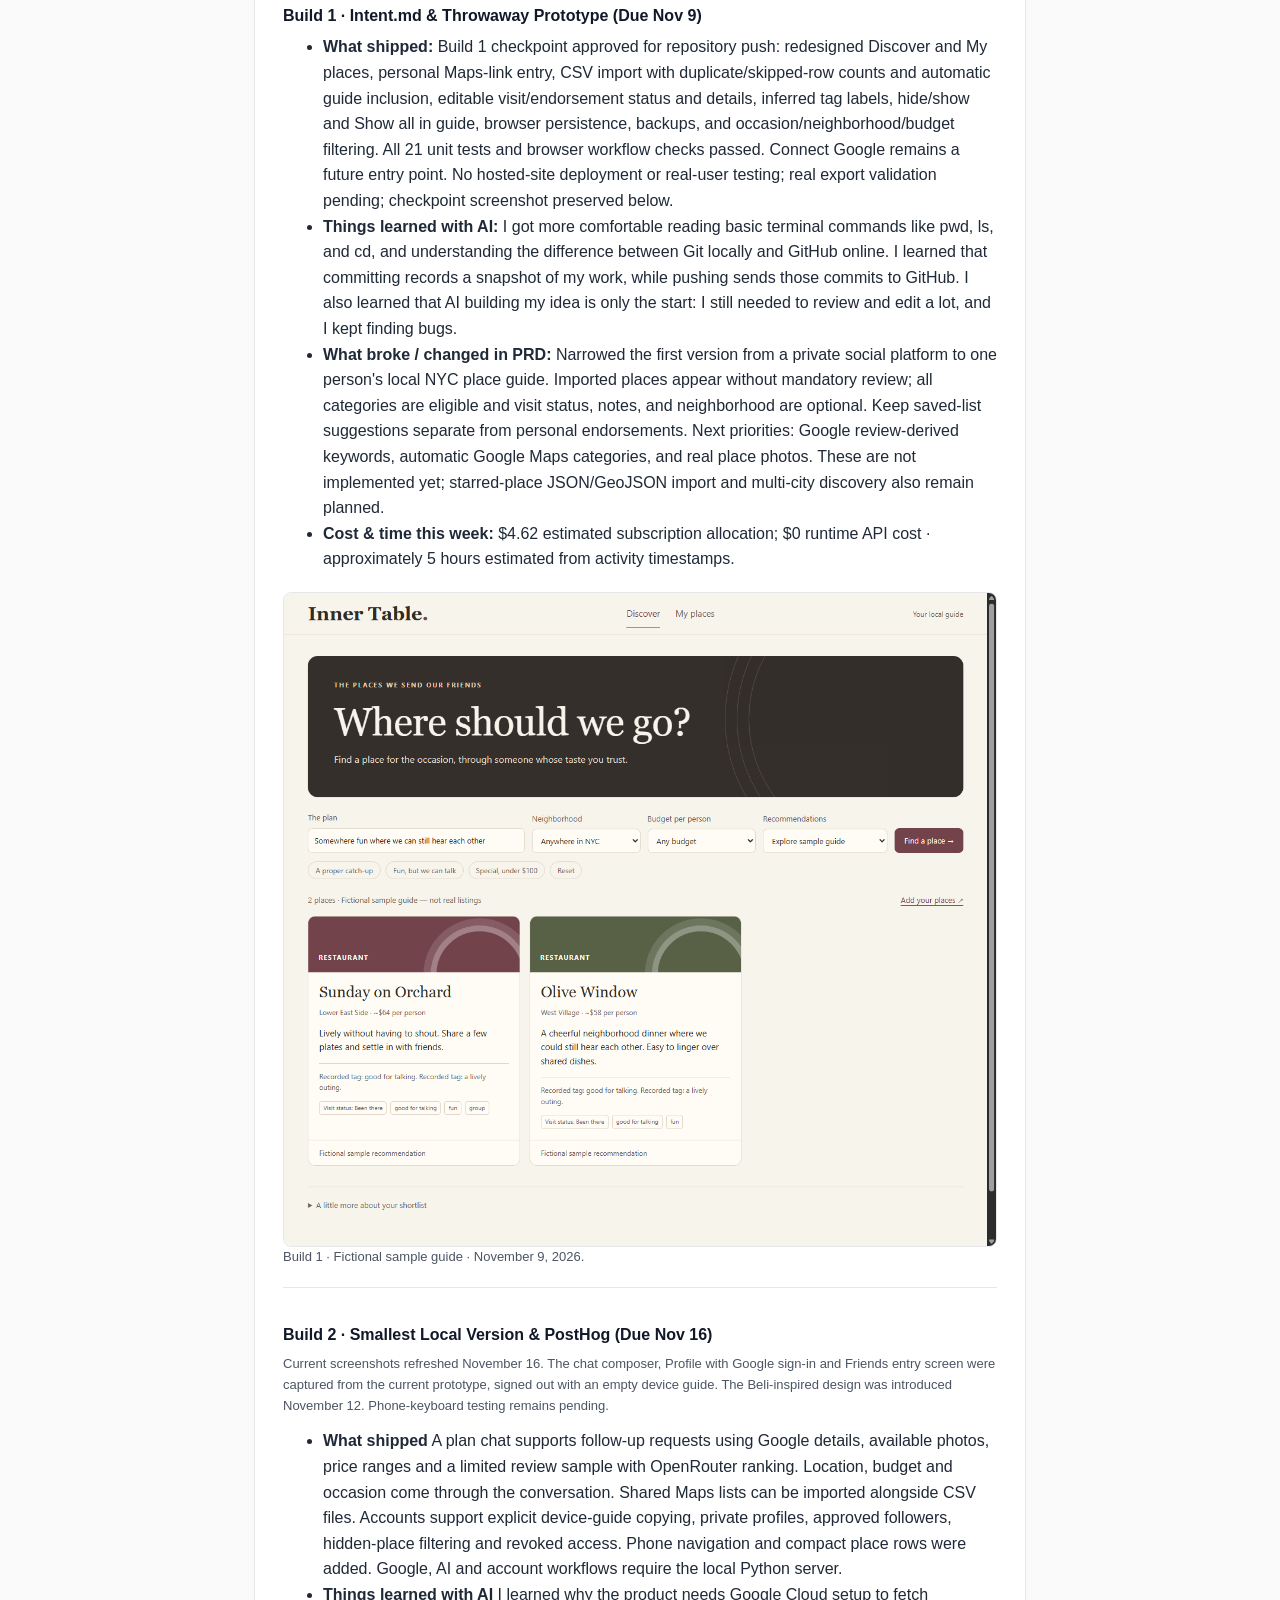
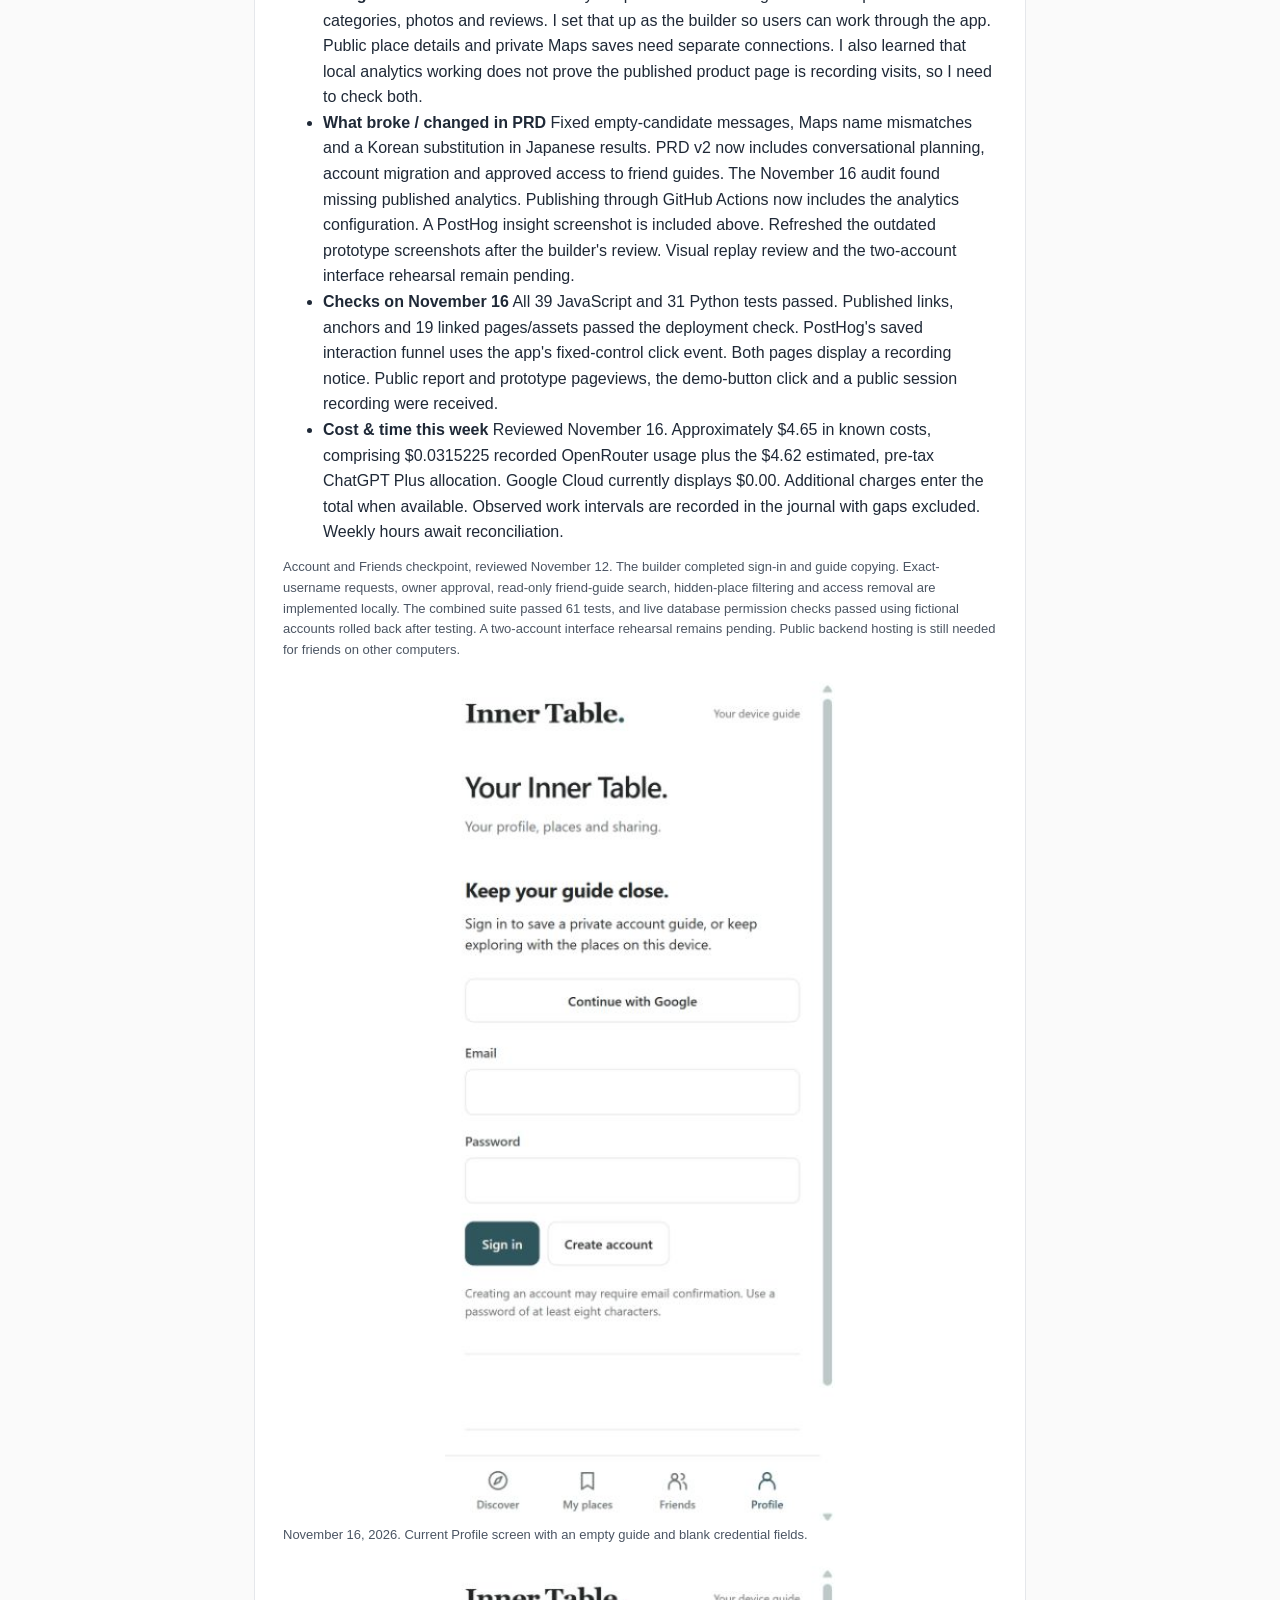
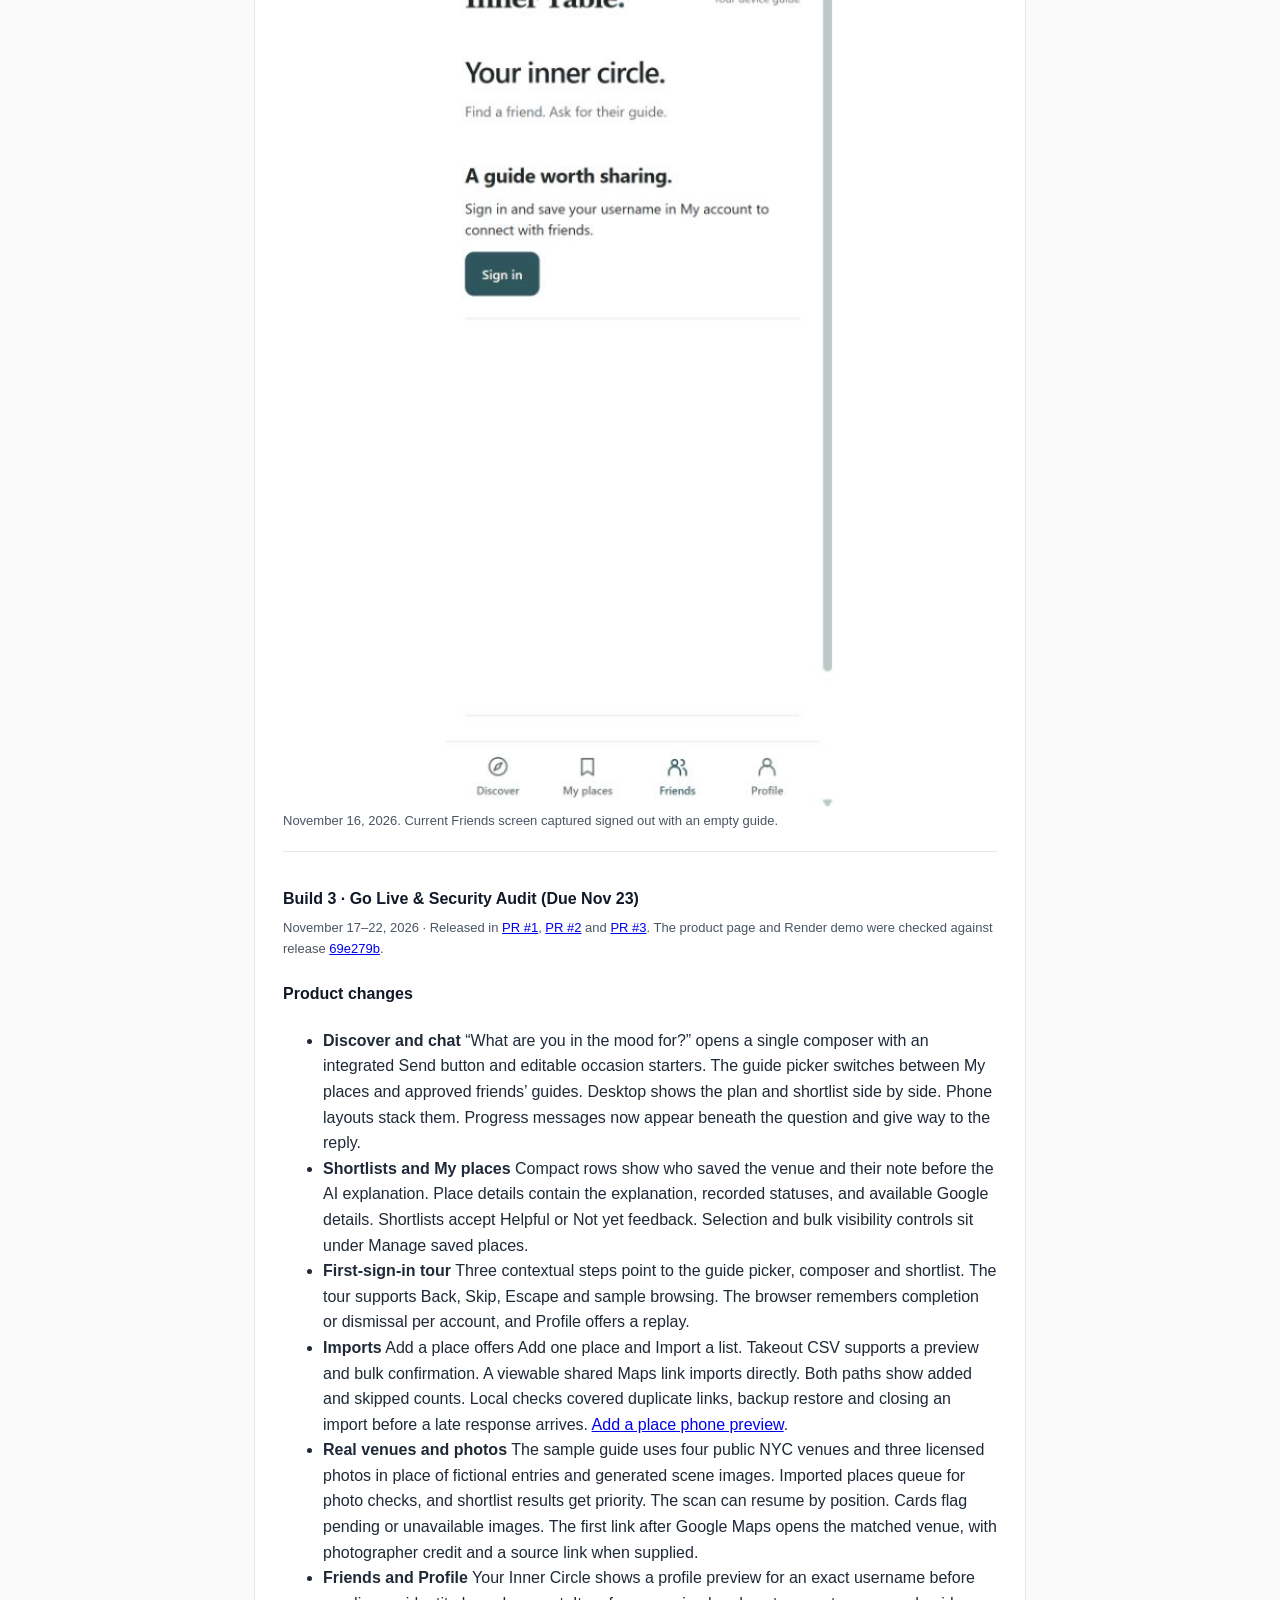
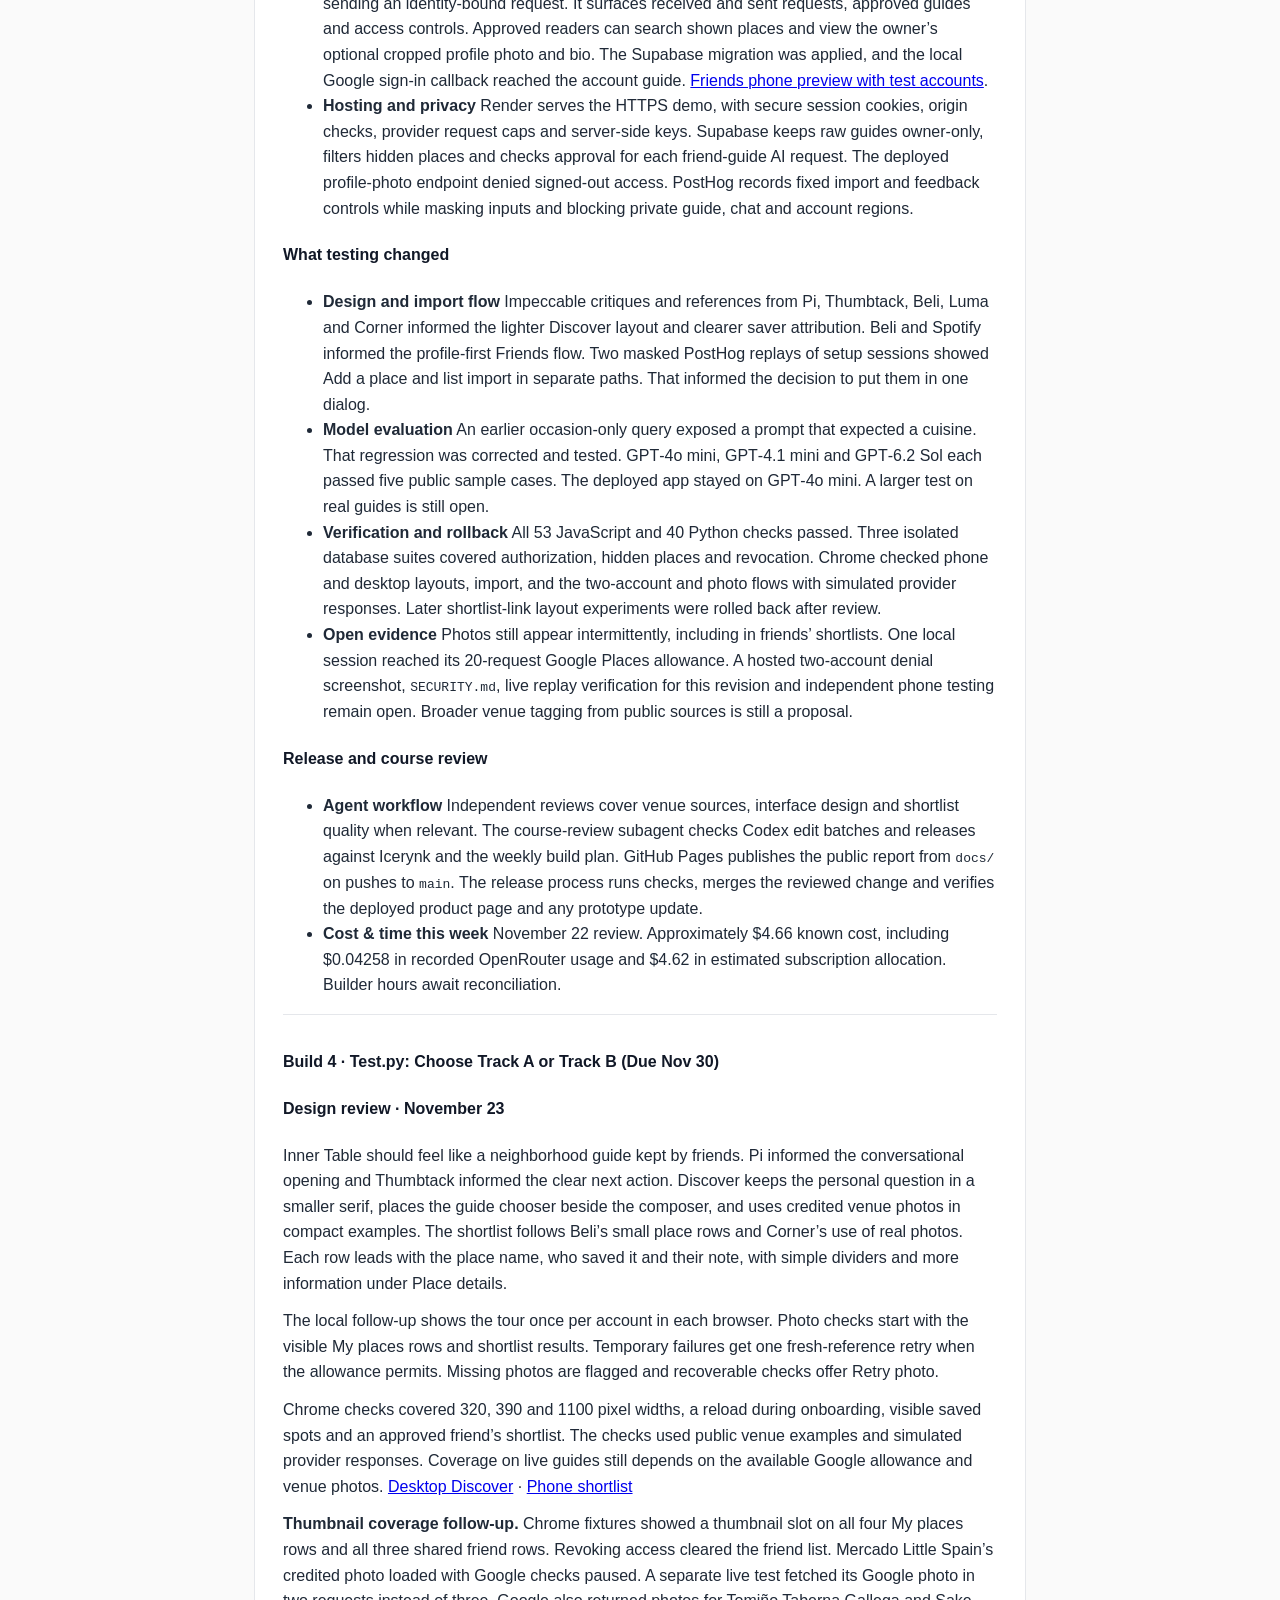
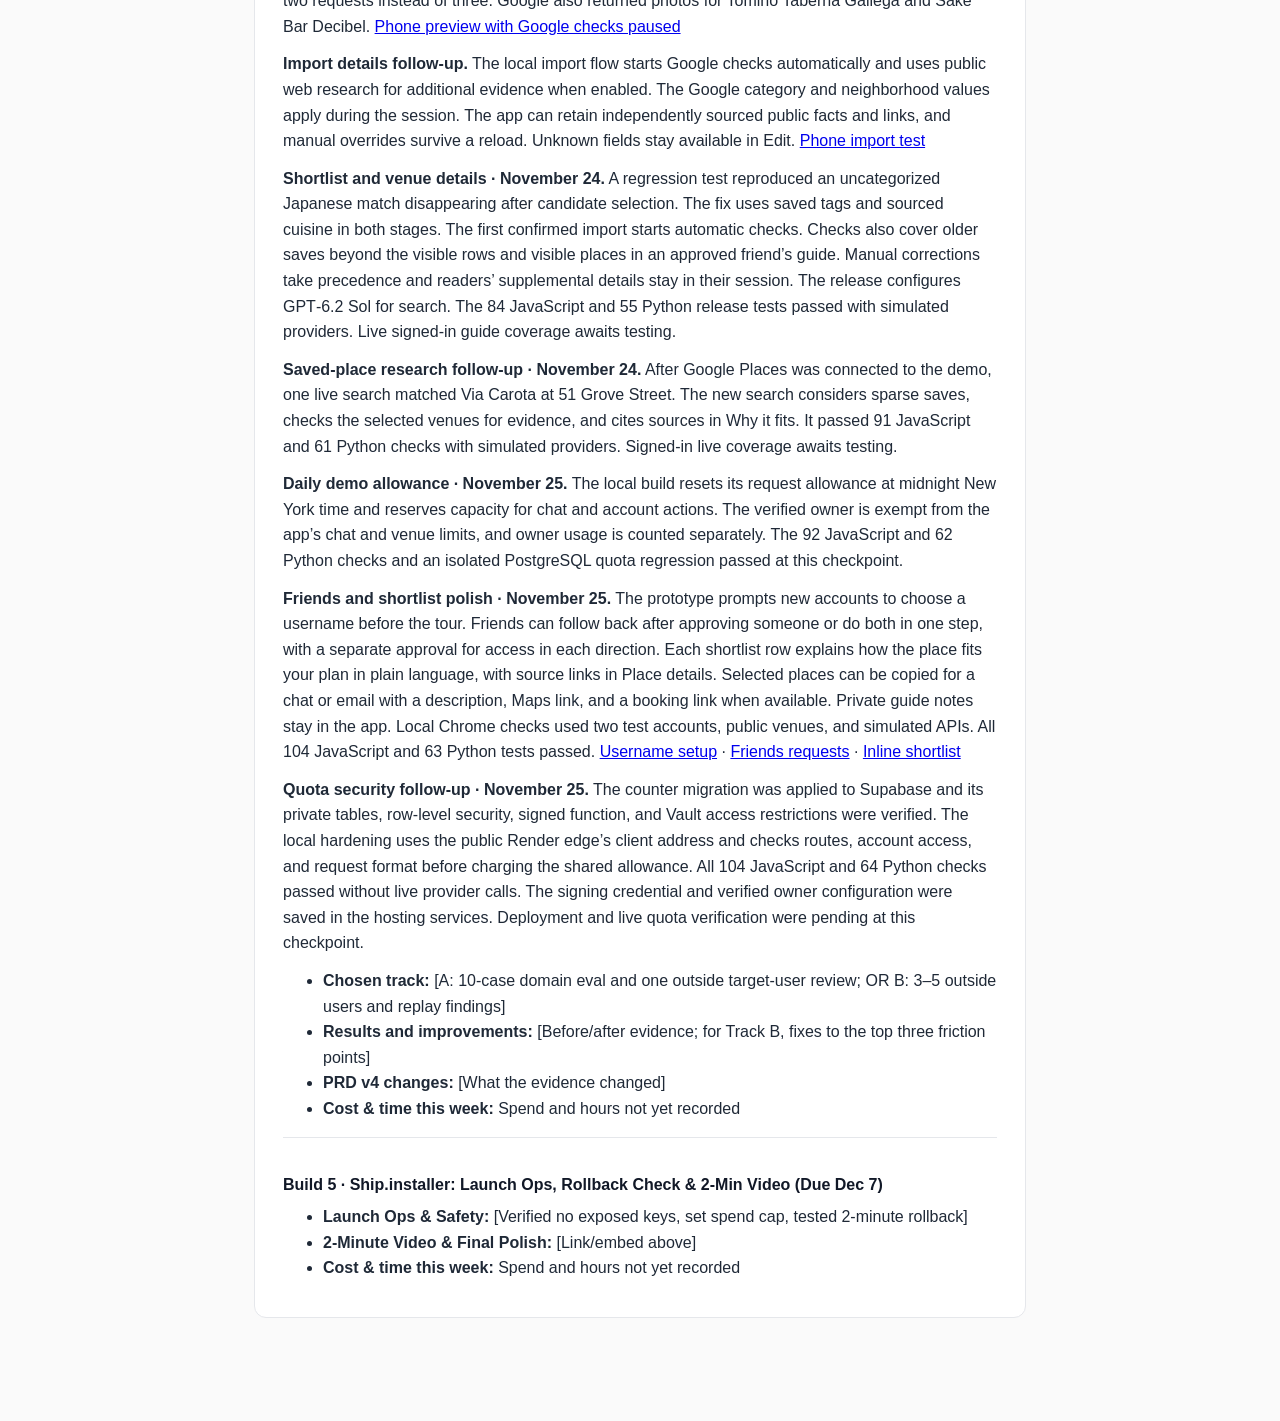
==== commit 880cdbeb: "Harden daily demo quota request accounting" ====
--- a/docs/index.html
+++ b/docs/index.html
@@ -307,7 +307,9 @@
         <p><strong>Import details follow-up.</strong> The local import flow starts Google checks automatically and uses public web research for additional evidence when enabled. The Google category and neighborhood values apply during the session. The app can retain independently sourced public facts and links, and manual overrides survive a reload. Unknown fields stay available in Edit. <a href="assets/build-4-import-enrichment.png">Phone import test</a></p>
         <p><strong>Shortlist and venue details · November 24.</strong> A regression test reproduced an uncategorized Japanese match disappearing after candidate selection. The fix uses saved tags and sourced cuisine in both stages. The first confirmed import starts automatic checks. Checks also cover older saves beyond the visible rows and visible places in an approved friend’s guide. Manual corrections take precedence and readers’ supplemental details stay in their session. The release configures GPT‑6.2 Sol for search. The 84 JavaScript and 55 Python release tests passed with simulated providers. Live signed-in guide coverage awaits testing.</p>
         <p><strong>Saved-place research follow-up · November 24.</strong> After Google Places was connected to the demo, one live search matched Via Carota at 51 Grove Street. The new search considers sparse saves, checks the selected venues for evidence, and cites sources in Why it fits. It passed 91 JavaScript and 61 Python checks with simulated providers. Signed-in live coverage awaits testing.</p>
-        <p><strong>Friends and shortlist polish · November 25.</strong> The prototype prompts people without a username to choose one before the tour. Friends can follow back after approving someone or do both in one step, with a separate approval for access in each direction. Each shortlist row explains how the place fits your plan in plain language, with source links in Place details. Selected places can be copied for a chat or email with a description, Maps link, and a booking link when available. Private guide notes stay in the app. Local Chrome checks used two test accounts, public venues, and simulated APIs. The demo branch passed 103 JavaScript and 62 Python tests. <a href="assets/build-4-username-setup.png">Username setup</a> · <a href="assets/build-4-reciprocal-follow.png">Friends requests</a> · <a href="assets/build-4-inline-shortlist.png">Inline shortlist</a></p>
+        <p><strong>Daily demo allowance · November 25.</strong> The local build resets its request allowance at midnight New York time and reserves capacity for chat and account actions. The verified owner is exempt from the app’s chat and venue limits, and owner usage is counted separately. The 92 JavaScript and 62 Python checks and an isolated PostgreSQL quota regression passed at this checkpoint.</p>
+        <p><strong>Friends and shortlist polish · November 25.</strong> The prototype prompts new accounts to choose a username before the tour. Friends can follow back after approving someone or do both in one step, with a separate approval for access in each direction. Each shortlist row explains how the place fits your plan in plain language, with source links in Place details. Selected places can be copied for a chat or email with a description, Maps link, and a booking link when available. Private guide notes stay in the app. Local Chrome checks used two test accounts, public venues, and simulated APIs. All 104 JavaScript and 63 Python tests passed. <a href="assets/build-4-username-setup.png">Username setup</a> · <a href="assets/build-4-reciprocal-follow.png">Friends requests</a> · <a href="assets/build-4-inline-shortlist.png">Inline shortlist</a></p>
+        <p><strong>Quota security follow-up · November 25.</strong> The counter migration was applied to Supabase and its private tables, row-level security, signed function, and Vault access restrictions were verified. The local hardening uses the public Render edge’s client address and checks routes, account access, and request format before charging the shared allowance. All 104 JavaScript and 64 Python checks passed without live provider calls. The signing credential and verified owner configuration were saved in the hosting services. Deployment and live quota verification were pending at this checkpoint.</p>
         <ul>
           <li><strong>Chosen track:</strong> [A: 10-case domain eval and one outside target-user review; OR B: 3–5 outside users and replay findings]</li>
           <li><strong>Results and improvements:</strong> [Before/after evidence; for Track B, fixes to the top three friction points]</li>
